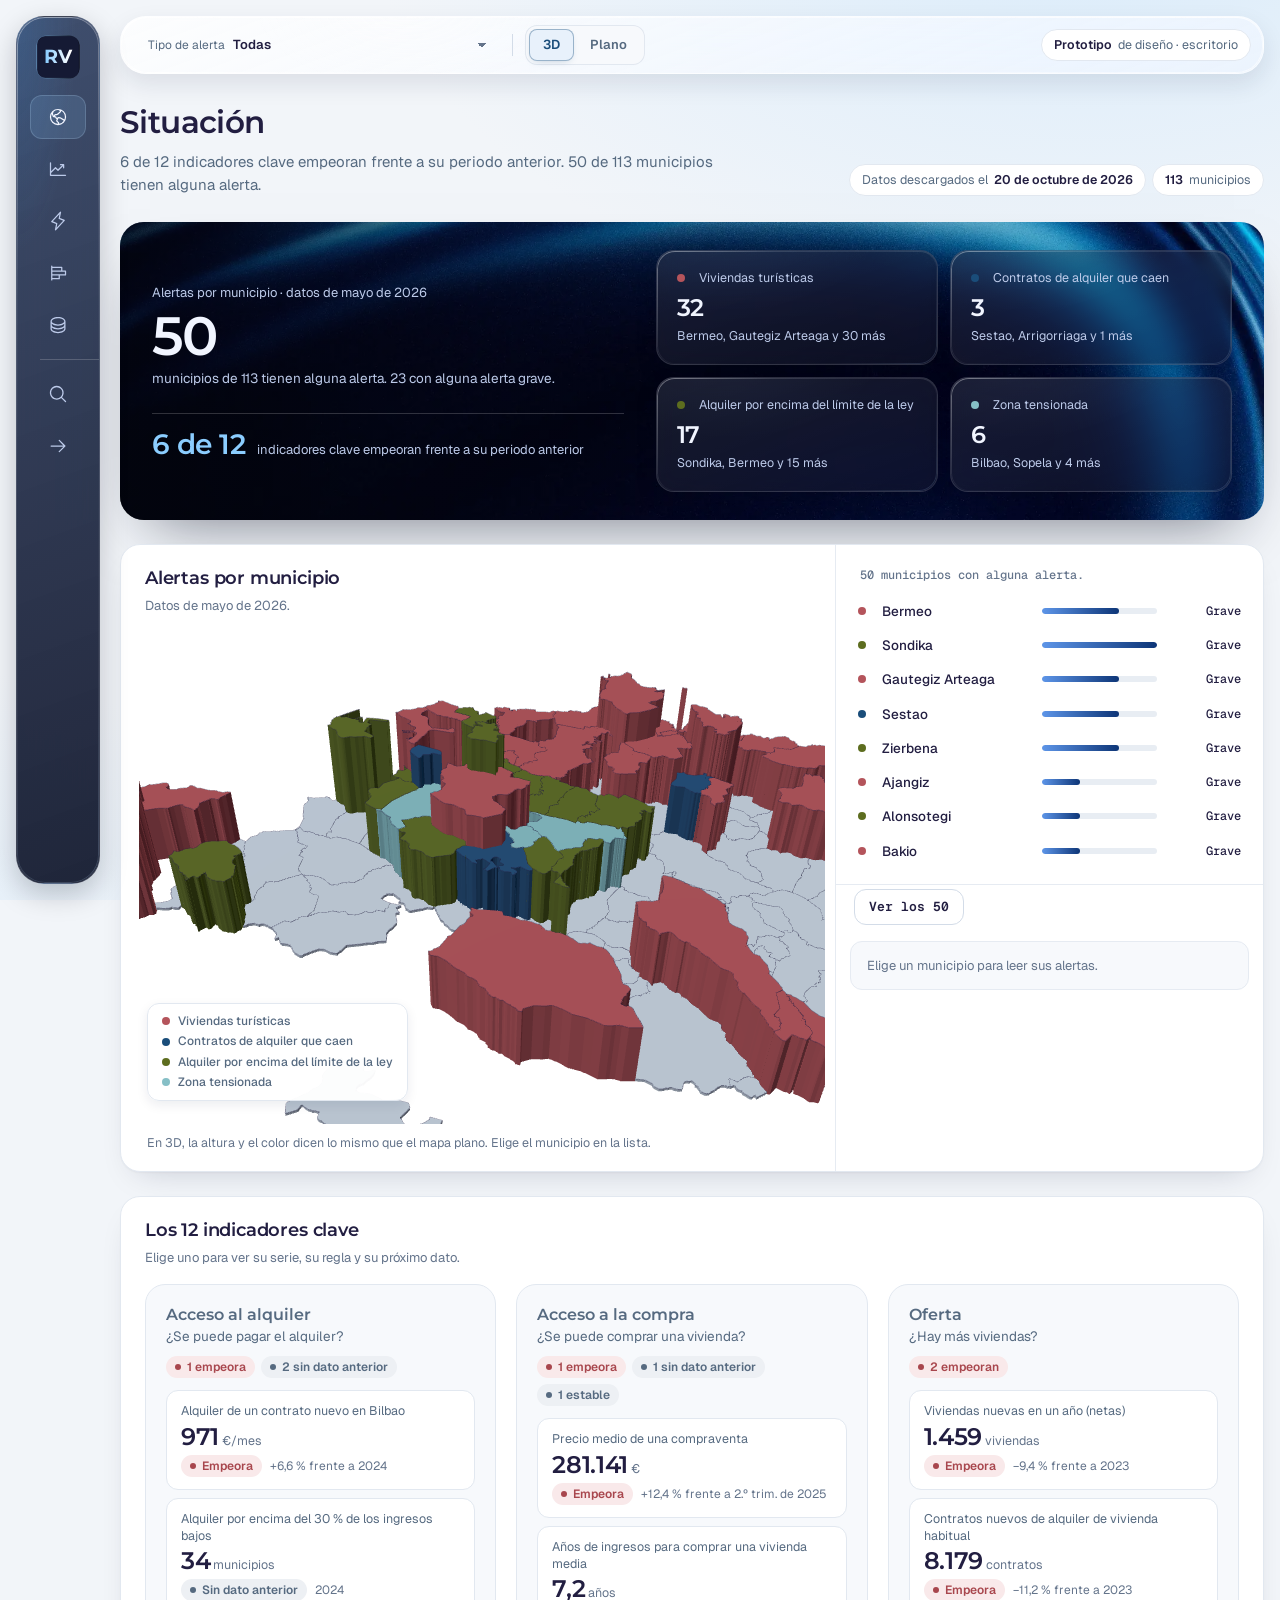
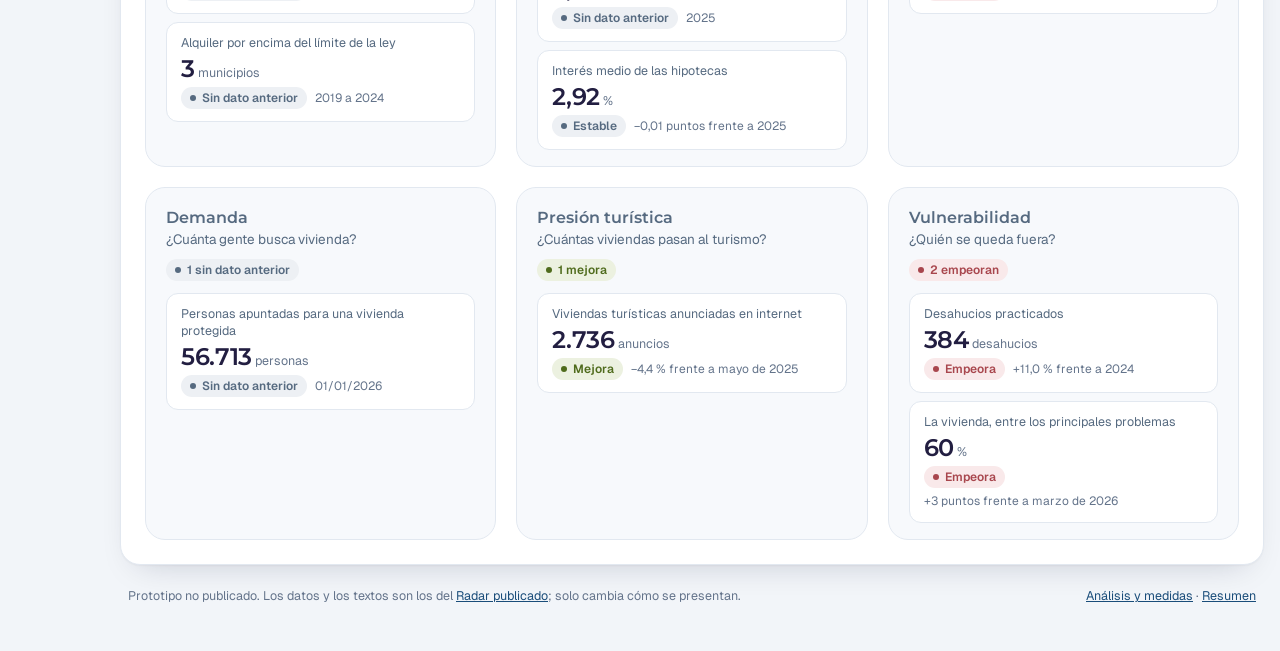
==== prototipo-radar/index.html @ 50a422dd "Prototipo del Radar (Situación e Indicadores) en estilo pci-dashboard - prototipo-radar/: vistas Sit" ====
<!doctype html>
<html lang="es">
<head>
  <meta charset="utf-8">
  <meta name="viewport" content="width=device-width, initial-scale=1, viewport-fit=cover">
  <title>Radar de vivienda · Bizkaia (prototipo)</title>
  <meta name="robots" content="noindex">
  <link rel="preconnect" href="https://fonts.googleapis.com">
  <link rel="preconnect" href="https://fonts.gstatic.com" crossorigin>
  <link rel="stylesheet" href="https://fonts.googleapis.com/css2?family=Montserrat:wght@500;600;700&family=Geist:wght@400;500;600&family=Geist+Mono:wght@400;500&display=swap">
  <link rel="stylesheet" href="css/pci.css">
  <link rel="stylesheet" href="css/radar.css">
  <script type="module" src="js/app.js"></script>
</head>
<body>
<svg width="0" height="0" style="position:absolute" aria-hidden="true">
  <!-- Iconos: Phosphor Icons (regular), licencia MIT; el mismo sprite que pci-dashboard -->
  <!-- Icons: Phosphor Icons (regular), MIT licence -->
  <symbol id="i-globe" viewBox="0 0 256 256"><path d="M128,24A104,104,0,1,0,232,128,104.11,104.11,0,0,0,128,24Zm88,104a87.62,87.62,0,0,1-6.4,32.94l-44.7-27.49a15.92,15.92,0,0,0-6.24-2.23l-22.82-3.08a16.11,16.11,0,0,0-16,7.86h-8.72l-3.8-7.86a15.91,15.91,0,0,0-11-8.67l-8-1.73L96.14,104h16.71a16.06,16.06,0,0,0,7.73-2l12.25-6.76a16.62,16.62,0,0,0,3-2.14l26.91-24.34A15.93,15.93,0,0,0,166,49.1l-.36-.65A88.11,88.11,0,0,1,216,128ZM143.31,41.34,152,56.9,125.09,81.24,112.85,88H96.14a16,16,0,0,0-13.88,8l-8.73,15.23L63.38,84.19,74.32,58.32a87.87,87.87,0,0,1,69-17ZM40,128a87.53,87.53,0,0,1,8.54-37.8l11.34,30.27a16,16,0,0,0,11.62,10l21.43,4.61L96.74,143a16.09,16.09,0,0,0,14.4,9h1.48l-7.23,16.23a16,16,0,0,0,2.86,17.37l.14.14L128,205.94l-1.94,10A88.11,88.11,0,0,1,40,128Zm102.58,86.78,1.13-5.81a16.09,16.09,0,0,0-4-13.9,1.85,1.85,0,0,1-.14-.14L120,174.74,133.7,144l22.82,3.08,45.72,28.12A88.18,88.18,0,0,1,142.58,214.78Z"/></symbol>
  <symbol id="i-squares" viewBox="0 0 256 256"><path d="M104,40H56A16,16,0,0,0,40,56v48a16,16,0,0,0,16,16h48a16,16,0,0,0,16-16V56A16,16,0,0,0,104,40Zm0,64H56V56h48v48Zm96-64H152a16,16,0,0,0-16,16v48a16,16,0,0,0,16,16h48a16,16,0,0,0,16-16V56A16,16,0,0,0,200,40Zm0,64H152V56h48v48Zm-96,32H56a16,16,0,0,0-16,16v48a16,16,0,0,0,16,16h48a16,16,0,0,0,16-16V152A16,16,0,0,0,104,136Zm0,64H56V152h48v48Zm96-64H152a16,16,0,0,0-16,16v48a16,16,0,0,0,16,16h48a16,16,0,0,0,16-16V152A16,16,0,0,0,200,136Zm0,64H152V152h48v48Z"/></symbol>
  <symbol id="i-lightning" viewBox="0 0 256 256"><path d="M215.79,118.17a8,8,0,0,0-5-5.66L153.18,90.9l14.66-73.33a8,8,0,0,0-13.69-7l-112,120a8,8,0,0,0,3,13l57.63,21.61L88.16,238.43a8,8,0,0,0,13.69,7l112-120A8,8,0,0,0,215.79,118.17ZM109.37,214l10.47-52.38a8,8,0,0,0-5-9.06L62,132.71l84.62-90.66L136.16,94.43a8,8,0,0,0,5,9.06l52.8,19.8Z"/></symbol>
  <symbol id="i-ladder" viewBox="0 0 256 256"><path d="M224,96H184V56a8,8,0,0,0-8-8H56V40a8,8,0,0,0-16,0V216a8,8,0,0,0,16,0v-8h88a8,8,0,0,0,8-8V160h72a8,8,0,0,0,8-8V104A8,8,0,0,0,224,96ZM168,64V96H56V64ZM136,192H56V160h80Zm80-48H56V112H216Z"/></symbol>
  <symbol id="i-wallet" viewBox="0 0 256 256"><path d="M216,64H56a8,8,0,0,1,0-16H192a8,8,0,0,0,0-16H56A24,24,0,0,0,32,56V184a24,24,0,0,0,24,24H216a16,16,0,0,0,16-16V80A16,16,0,0,0,216,64Zm0,128H56a8,8,0,0,1-8-8V78.63A23.84,23.84,0,0,0,56,80H216Zm-48-60a12,12,0,1,1,12,12A12,12,0,0,1,168,132Z"/></symbol>
  <symbol id="i-trend" viewBox="0 0 256 256"><path d="M232,208a8,8,0,0,1-8,8H32a8,8,0,0,1-8-8V48a8,8,0,0,1,16,0V156.69l50.34-50.35a8,8,0,0,1,11.32,0L128,132.69,180.69,80H160a8,8,0,0,1,0-16h40a8,8,0,0,1,8,8v40a8,8,0,0,1-16,0V91.31l-58.34,58.35a8,8,0,0,1-11.32,0L96,123.31l-56,56V200H224A8,8,0,0,1,232,208Z"/></symbol>
  <symbol id="i-database" viewBox="0 0 256 256"><path d="M128,24C74.17,24,32,48.6,32,80v96c0,31.4,42.17,56,96,56s96-24.6,96-56V80C224,48.6,181.83,24,128,24Zm80,104c0,9.62-7.88,19.43-21.61,26.92C170.93,163.35,150.19,168,128,168s-42.93-4.65-58.39-13.08C55.88,147.43,48,137.62,48,128V111.36c17.06,15,46.23,24.64,80,24.64s62.94-9.68,80-24.64ZM69.61,53.08C85.07,44.65,105.81,40,128,40s42.93,4.65,58.39,13.08C200.12,60.57,208,70.38,208,80s-7.88,19.43-21.61,26.92C170.93,115.35,150.19,120,128,120s-42.93-4.65-58.39-13.08C55.88,99.43,48,89.62,48,80S55.88,60.57,69.61,53.08ZM186.39,202.92C170.93,211.35,150.19,216,128,216s-42.93-4.65-58.39-13.08C55.88,195.43,48,185.62,48,176V159.36c17.06,15,46.23,24.64,80,24.64s62.94-9.68,80-24.64V176C208,185.62,200.12,195.43,186.39,202.92Z"/></symbol>
  <symbol id="i-search" viewBox="0 0 256 256"><path d="M229.66,218.34l-50.07-50.06a88.11,88.11,0,1,0-11.31,11.31l50.06,50.07a8,8,0,0,0,11.32-11.32ZM40,112a72,72,0,1,1,72,72A72.08,72.08,0,0,1,40,112Z"/></symbol>
  <symbol id="i-x" viewBox="0 0 256 256"><path d="M205.66,194.34a8,8,0,0,1-11.32,11.32L128,139.31,61.66,205.66a8,8,0,0,1-11.32-11.32L116.69,128,50.34,61.66A8,8,0,0,1,61.66,50.34L128,116.69l66.34-66.35a8,8,0,0,1,11.32,11.32L139.31,128Z"/></symbol>
  <symbol id="i-arrow" viewBox="0 0 256 256"><path d="M221.66,133.66l-72,72a8,8,0,0,1-11.32-11.32L196.69,136H40a8,8,0,0,1,0-16H196.69L138.34,61.66a8,8,0,0,1,11.32-11.32l72,72A8,8,0,0,1,221.66,133.66Z"/></symbol>
    <symbol id="i-play" viewBox="0 0 256 256"><path d="M240,128a15.74,15.74,0,0,1-7.6,13.51L88.32,229.65a16,16,0,0,1-16.2.3A15.86,15.86,0,0,1,64,216.13V39.87a15.86,15.86,0,0,1,8.12-13.82,16,16,0,0,1,16.2.3L232.4,114.49A15.74,15.74,0,0,1,240,128Z"/></symbol>
  <symbol id="i-pause" viewBox="0 0 256 256"><path d="M216,48V208a16,16,0,0,1-16,16H160a16,16,0,0,1-16-16V48a16,16,0,0,1,16-16h40A16,16,0,0,1,216,48ZM96,32H56A16,16,0,0,0,40,48V208a16,16,0,0,0,16,16H96a16,16,0,0,0,16-16V48A16,16,0,0,0,96,32Z"/></symbol>
  <symbol id="i-caret" viewBox="0 0 256 256"><path d="M181.66,133.66l-80,80a8,8,0,0,1-11.32-11.32L164.69,128,90.34,53.66a8,8,0,0,1,11.32-11.32l80,80A8,8,0,0,1,181.66,133.66Z"/></symbol>
  <symbol id="i-reset"viewBox="0 0 256 256"><path d="M224,128a96,96,0,0,1-94.71,96H128A95.38,95.38,0,0,1,62.1,197.8a8,8,0,0,1,11-11.63A80,80,0,1,0,71.43,71.39a3.07,3.07,0,0,1-.26.25L44.59,96H72a8,8,0,0,1,0,16H24a8,8,0,0,1-8-8V56a8,8,0,0,1,16,0V85.8L60.25,60A96,96,0,0,1,224,128Z"/></symbol>
</svg>
<a class="salto" href="#hoja" data-saltar>Saltar al contenido</a>

<div class="app">
  <aside class="dock ink lg glass-rail" aria-label="Navegación del radar">
    <a class="lockup" href="#situacion" title="Radar de vivienda: volver a Situación" aria-label="Radar de vivienda, volver a Situación">
      <svg viewBox="0 0 130.39 130.39" aria-hidden="true">
        <defs>
          <linearGradient id="lg-txt" x1="29" y1="63" x2="101" y2="63" gradientUnits="userSpaceOnUse"><stop offset="0" stop-color="#8bcdff"/><stop offset="1" stop-color="#fff"/></linearGradient>
          <linearGradient id="lg-edge" x1="1" y1="65" x2="129" y2="65" gradientUnits="userSpaceOnUse"><stop offset="0" stop-color="#8bcdff"/><stop offset="1" stop-color="#000"/></linearGradient>
        </defs>
        <rect x="1.94" y="1.95" width="126.5" height="126.5" rx="26" fill="#151a34"/>
        <rect x="1.94" y="1.95" width="126.5" height="126.5" rx="26" fill="none" stroke="url(#lg-edge)" stroke-width="1.5"/>
        <text x="65.2" y="84" text-anchor="middle" font-family="Montserrat, system-ui, sans-serif" font-weight="700" font-size="56" letter-spacing="-1" fill="url(#lg-txt)">RV</text>
      </svg>
      <div class="label"><b data-producto>Radar de vivienda</b><span data-territorio>Bizkaia</span></div>
    </a>

    <nav class="nav" id="nav" aria-label="Vistas">
      <span class="lens" aria-hidden="true"></span>
      <a href="#situacion" data-view="situacion" title="Situación"><svg class="ico"><use href="#i-globe"/></svg><span class="label">Situación</span></a>
      <a href="#indicadores" data-view="indicadores" title="Indicadores"><svg class="ico"><use href="#i-trend"/></svg><span class="label">Indicadores</span></a>
      <a href="https://vizcaya-vivienda.vercel.app/#medidas" rel="noopener" title="Medidas en marcha (Radar publicado)" data-nuevo><svg class="ico"><use href="#i-lightning"/></svg><span class="label">Medidas en marcha</span><span class="tag">↗</span></a>
      <a href="https://vizcaya-vivienda.vercel.app/#escenarios" rel="noopener" title="Escenarios (Radar publicado)" data-nuevo><svg class="ico"><use href="#i-ladder"/></svg><span class="label">Escenarios</span><span class="tag">↗</span></a>
      <a href="https://vizcaya-vivienda.vercel.app/#datos" rel="noopener" title="Datos (Radar publicado)" data-nuevo><svg class="ico"><use href="#i-database"/></svg><span class="label">Datos</span><span class="tag">↗</span></a>
      <span class="sep-line" aria-hidden="true"></span>
      <a href="https://vizcaya-vivienda.vercel.app/#metodologia" rel="noopener" title="Metodología (Radar publicado)" data-nuevo><svg class="ico"><use href="#i-search"/></svg><span class="label">Metodología</span><span class="tag">↗</span></a>
      <span data-enlaces class="enlaces"></span>
    </nav>

    <div class="dock-foot"><span class="label dock-fecha" data-fecha></span></div>
  </aside>

  <div class="main">
    <div class="bar lg glass-toolbar">
      <div class="filters" id="filters" role="group" aria-label="Filtros de la vista"></div>
      <span class="chip bar-fin" data-nuevo><b>Prototipo</b> de diseño · escritorio</span>
    </div>

    <main id="hoja" class="hoja" tabindex="-1">
      <header class="head rise">
        <div>
          <h1 id="titulo">Situación</h1>
          <p class="lede" data-sub></p>
        </div>
        <div class="scope" id="scope"></div>
      </header>

      <section class="view" id="view-situacion" aria-labelledby="titulo" hidden><div data-cuerpo></div></section>
      <section class="view" id="view-indicadores" aria-labelledby="titulo" hidden><div data-cuerpo></div></section>
      <noscript><p class="aviso">El radar necesita JavaScript para dibujar sus datos.</p></noscript>
    </main>

    <footer class="foot">
      <span>Prototipo no publicado. Los datos y los textos son los del <a href="https://vizcaya-vivienda.vercel.app/">Radar publicado</a>; solo cambia cómo se presentan.</span>
      <span><a href="https://vizcaya-vivienda-analisis.vercel.app/">Análisis y medidas</a> · <a href="https://vizcaya-vivienda-resumen.vercel.app/">Resumen</a></span>
    </footer>
  </div>
</div>
<div class="solo-lectores" role="status" aria-live="polite" data-anuncio></div>
</body>
</html>
---- prototipo-radar/css/pci.css ----
/* COPIA LITERAL del <style> de pci-dashboard (alvarolopez-commits/pci-dashboard, index.html, lineas 8 a 1140, v4 del 2026-10-21).
   No se edita: lo propio del Radar va en radar.css, que se carga despues. Incluye partes que el Radar aun no usa (intro, constelacion, budget lens). */
/* Layout: dark icon dock that opens on hover + light analysis canvas; each view leads with one dark "key box" on a deck background.
   Single deliberate theme: light canvas with dark islands (no light/dark switch). */
:root {
  color-scheme: light;
  /* legacy names, now aliases of the --pci-* palette (single source of truth below) */
  --bg: var(--pci-canvas);
  --surface: var(--pci-surface);
  --surface-2: var(--pci-surface-subtle);
  --fg: var(--pci-text-primary);
  --fg-2: var(--pci-text-secondary);
  --muted: var(--pci-text-muted);
  --accent: var(--pci-action);
  --line: var(--pci-table-divider);
  --line-2: var(--pci-border-strong);
  --lens: var(--pci-table-row-hover);
  --ink: #0a0f22;
  --ink-2: #141b36;
  --on-ink: #f1f5ff;
  --hy: var(--pci-series-a);
  --kia: var(--pci-series-b);
  --hy-strong: var(--pci-series-a-strong);
  --kia-strong: var(--pci-series-b-strong);
  --ramp1: #d6e5fb;
  --ramp2: #5d95e8;
  --ramp3: #0d3577;
  --land: #e3e8f1;
  --land-line: #ffffff;
  --warn: #a86f00;
  --warn-fill: #e9a100;
  --shadow: 0 1px 2px rgba(11, 18, 48, .04), 0 14px 34px -18px rgba(11, 18, 48, .22);

  --font-display: "Montserrat", "Segoe UI", system-ui, sans-serif;
  --font-ui: "Geist", "Segoe UI", system-ui, sans-serif;
  --font-data: "Geist Mono", ui-monospace, "Cascadia Mono", Consolas, monospace;

  /* Radius scale (refinement brief v1): 8 / 12 / 16 / 18 / 20 / 24 / 26 / 28 + full pill.
     Assigned by role, so dense analytical panels never get the shell's large radius. */
  --r-shell: 28px;    /* navigation rail */
  --r-toolbar: 26px;  /* global filter toolbar */
  --r-hero: 24px;     /* dark key box, record sheet */
  --r-card: 20px;     /* white analytical cards, confidence strip */
  --r-kpi: 18px;      /* supporting KPI cards inside the key box */
  --r-panel: 16px;    /* tooltip, toast */
  --r-control: 12px;  /* fields, segmented groups, buttons, nav items, list rows, search */
  --r-inner: 8px;     /* segments inside a group, ranking rows, tags */
  --r-pill: 999px;    /* chips and the intro skip button */
  --r-bar: 99px;      /* thin bars only (under 15px tall) */

  /* Spacing scale: 4 / 8 / 12 / 16 / 24 / 32 / 40 / 48 */
  --space-zone: 24px; /* between major page zones */
  --space-gutter: 20px; /* between analytical cards */

  /* Glass material tokens (calibrated from the brief's starter values) */
  --glass-light-top: rgba(255, 255, 255, .78);
  --glass-light-bottom: rgba(241, 246, 255, .66);
  --glass-dark-top: rgba(29, 46, 82, .84);
  --glass-dark-bottom: rgba(9, 15, 36, .9);
  --glass-stroke-light: rgba(255, 255, 255, .62);
  --glass-stroke-dark: rgba(255, 255, 255, .14);
  --glass-shadow: 0 10px 24px rgba(17, 30, 61, .10);
  --dock-w: 84px;
  --dock-open: 256px;
  /* one layout owner: the app grid. Content uses all width after the rail; only past this cap is it centred */
  --content-max: 1840px;
  /* Motion: decelerate into place, no overshoot; exits are faster than entrances */
  --ease-out: cubic-bezier(.16, 1, .3, 1);
  --ease-inout: cubic-bezier(.65, 0, .35, 1);
  --t-fast: 150ms;   /* hover and press feedback */
  --t-base: 240ms;   /* state changes */
  --t-layout: 420ms; /* dock push, drawer */
}
/* ---------- Colour and data palette v1 (PCI Color & Data Palette Refinement) ----------
   One semantic layer for data surfaces. Components read these tokens, never a hex of their own.
   Pilot: Full Detail table (step B). Charts, series and the remaining tables follow after review.
   Contrast checked on every state surface (script in the QA notes): text-primary >= 13:1, text-secondary >= 4.6:1,
   action >= 7.2:1. text-muted is 4.5:1 only on white and surface-subtle, so table states use text-secondary. */
:root {
  --pci-canvas: #F2F5F9;
  --pci-surface: #FFFFFF;
  --pci-surface-subtle: #F7F9FC;
  --pci-surface-raised: #F0F4F9;
  --pci-border: #E2E8F0;
  --pci-border-strong: #D3DCE8;
  --pci-gridline: #E8EDF3;

  --pci-text-primary: #221E41;
  --pci-text-secondary: #566A80;
  --pci-text-muted: #64748B;

  --pci-brand-deep: #221E41;
  --pci-brand-blue: #1A4D7A;
  --pci-brand-ice: #8BCDFF;
  --pci-action: #1A4D7A;
  --pci-action-hover: #153C60;
  --pci-focus-ring: #1A4D7A;

  --pci-table-header: #F0F4F9;
  --pci-table-row: #FFFFFF;
  --pci-table-row-alt: #F7F9FC;
  --pci-table-row-hover: #EAF2FB;
  --pci-table-row-selected: #DDEBFA;
  --pci-table-row-focus: #EDF5FF;
  --pci-table-divider: #E6EBF2;
  --pci-table-sort-active: #1A4D7A;

  --pci-filter-bg: #F7F9FC;
  --pci-filter-hover: #EEF3F9;
  --pci-filter-active: #E8F1FB;

  --pci-series-a: #3E82BD;
  --pci-series-b: #C47450;
  --pci-series-a-strong: #245F94;
  --pci-series-b-strong: #A65332;
  --pci-series-muted: #C9D3DF;

  --pci-cat-teal: #5C9DA6;
  --pci-cat-sage: #8EA66D;
  --pci-cat-slate: #5A7A94;
  --pci-cat-purple: #7C738C;
  --pci-cat-lavender: #ACA7C3;
  --pci-cat-amber: #D4A04A;
  --pci-cat-blue: #96B8D9;
  --pci-cat-grey: #909BA9;

  /* Powertrain groups (Portfolio). Kept from the validated set: the muted --pci-cat-* tones fail the normal-vision
     floor between neighbours (amber and sage at 10 against 15), so they are not used for these six groups. */
  --pci-pt-electric: #1baf7a;
  --pci-pt-plugin: #6250d6;
  --pci-pt-hybrid: #e87ba4;
  --pci-pt-petrol: #eda100;
  --pci-pt-diesel: #008300;
  --pci-pt-other: #9aa1b5;
}
/* tokens for dark islands (dock, key boxes, tooltip, toast) */
.ink {
  --fg: #f1f5ff; --fg-2: #bccae9; --muted: #8f9cc4; --accent: #8bcdff;
  --line: rgba(255, 255, 255, .1); --line-2: rgba(255, 255, 255, .18); --lens: rgba(139, 205, 255, .16);
  --hy: #3b92de; --kia: #d96c30; --warn: #fab219;
  color: var(--fg);
}

* { box-sizing: border-box; }
[hidden] { display: none !important; }
html, body { min-height: 100%; }
body {
  margin: 0; color: var(--fg); font: 400 14px/1.5 var(--font-ui); -webkit-font-smoothing: antialiased;
  background: radial-gradient(1200px 700px at 85% -10%, color-mix(in srgb, var(--pci-brand-ice) 24%, var(--pci-canvas)) 0%, transparent 60%), radial-gradient(900px 600px at -10% 110%, color-mix(in srgb, var(--pci-brand-ice) 16%, var(--pci-canvas)) 0%, transparent 55%), var(--bg);
  background-attachment: fixed;
}
body::before { content: ""; position: fixed; inset: 0 0 auto; height: env(safe-area-inset-top, 0px); z-index: 10; background: var(--bg); }
::selection { background: var(--accent); color: #fff; }
button, select, input { font: inherit; color: inherit; }
:focus-visible { outline: 2px solid var(--accent); outline-offset: 3px; }
* { scrollbar-width: thin; scrollbar-color: var(--line-2) transparent; }
.ico { width: 19px; height: 19px; flex: none; fill: currentColor; }
.card { background: var(--surface); border: 1px solid var(--pci-border); border-radius: var(--r-card); box-shadow: var(--shadow); }
/* press feedback shared by every control */
.seg button, .btn, .reset, .go, .replay, .chip.x, .icon-btn, .rank-list button { transition: color var(--t-fast), background-color var(--t-fast), transform var(--t-fast) var(--ease-out); }
.seg button:active, .btn:active:not(:disabled), .reset:active, .go:active, .replay:active, .chip.x:active, .icon-btn:active, .rank-list button:active { transform: scale(.97); }

/* ---------- Glass: a web approximation of Apple's Liquid Glass (not Apple's own implementation) ----------
   Content first, glass second. Glass lives on functional chrome only: the navigation rail, the filter
   toolbar and transient popovers, plus a quieter variant on the KPI cards inside the dark key box.
   Charts, maps, tables and white analytical cards stay solid.
   Material layers: translucent base tone, backdrop blur + saturation, a weak stroke and inner light,
   a directional rim light that turns toward the pointer, and a short soft shadow. In Chromium the toolbar
   and KPI cards also bend the backdrop at their rim with an SVG displacement map (built per element in
   script); other browsers get the same material without the bending. */
.lg { position: relative; isolation: isolate; --mx: 25%; --my: -20%; --ang: 135deg; --spec-o: .35; }
.lg > :not(.lens) { position: relative; z-index: 1; }
.lg::before {
  content: ""; position: absolute; inset: 0; z-index: 3; border-radius: inherit; padding: 1px; pointer-events: none;
  background: linear-gradient(var(--ang), var(--rim-hi) 0%, var(--rim-lo) 30%, transparent 52%, var(--rim-lo) 76%, var(--rim-mid) 100%);
  -webkit-mask: linear-gradient(#000 0 0) content-box, linear-gradient(#000 0 0); -webkit-mask-composite: xor; mask-composite: exclude;
}
.lg::after {
  content: ""; position: absolute; inset: 0; z-index: 0; border-radius: inherit; pointer-events: none;
  background: radial-gradient(220px 120px at var(--mx) var(--my), var(--spec), transparent 70%);
  opacity: var(--spec-o); transition: opacity var(--t-base);
}
/* light chrome: the global filter toolbar */
.glass-toolbar {
  --rim-hi: rgba(255, 255, 255, .95); --rim-mid: rgba(255, 255, 255, .6); --rim-lo: rgba(255, 255, 255, .25); --spec: rgba(255, 255, 255, .85);
  background: linear-gradient(160deg, var(--glass-light-top), var(--glass-light-bottom));
  border: 1px solid var(--glass-stroke-light);
  backdrop-filter: blur(18px) saturate(130%); -webkit-backdrop-filter: blur(18px) saturate(130%);
  box-shadow: var(--glass-shadow), inset 0 1px rgba(255, 255, 255, .52);
}
/* dark chrome: the navigation rail */
.glass-rail {
  --rim-hi: rgba(255, 255, 255, .42); --rim-mid: rgba(190, 225, 255, .2); --rim-lo: rgba(255, 255, 255, .05); --spec: rgba(160, 212, 255, .22);
  background: radial-gradient(120% 45% at 0% 0%, rgba(59, 146, 222, .2), transparent 60%), linear-gradient(160deg, var(--glass-dark-top), var(--glass-dark-bottom));
  border: 1px solid var(--glass-stroke-dark);
  backdrop-filter: blur(16px) saturate(125%); -webkit-backdrop-filter: blur(16px) saturate(125%);
  box-shadow: 0 10px 28px rgba(3, 8, 25, .22), inset 0 1px rgba(255, 255, 255, .12);
}
/* transient dark surfaces: tooltip and toast */
.glass-popover {
  --rim-hi: rgba(255, 255, 255, .4); --rim-mid: rgba(190, 225, 255, .18); --rim-lo: rgba(255, 255, 255, .05); --spec: rgba(160, 212, 255, .18);
  background: linear-gradient(160deg, rgba(29, 46, 82, .9), rgba(9, 15, 36, .92));
  border: 1px solid var(--glass-stroke-dark);
  backdrop-filter: blur(16px) saturate(125%); -webkit-backdrop-filter: blur(16px) saturate(125%);
  box-shadow: 0 12px 28px rgba(3, 8, 25, .28), inset 0 1px rgba(255, 255, 255, .12);
}
/* quiet variant for the supporting KPI cards sitting on the key box image */
.glass-kpi {
  --rim-hi: rgba(255, 255, 255, .38); --rim-mid: rgba(190, 225, 255, .16); --rim-lo: rgba(255, 255, 255, .04); --spec: rgba(160, 212, 255, .16);
  background: linear-gradient(160deg, rgba(255, 255, 255, .08), rgba(255, 255, 255, .03)), rgba(8, 13, 34, .45);
  border: 1px solid rgba(255, 255, 255, .12);
  backdrop-filter: blur(12px) saturate(125%); -webkit-backdrop-filter: blur(12px) saturate(125%);
  box-shadow: 0 8px 20px rgba(3, 8, 25, .2), inset 0 1px rgba(255, 255, 255, .1);
}
@supports not ((backdrop-filter: blur(1px)) or (-webkit-backdrop-filter: blur(1px))) {
  .glass-toolbar { background: rgba(248, 250, 255, .97); }
  .glass-rail, .glass-popover { background: rgba(13, 21, 45, .98); }
  .glass-kpi { background: rgba(13, 21, 45, .9); }
}
@media (prefers-reduced-transparency: reduce) {
  .glass-toolbar { background: var(--pci-surface-subtle); backdrop-filter: none !important; -webkit-backdrop-filter: none !important; }
  .glass-rail, .glass-popover { background: #10182f; backdrop-filter: none !important; -webkit-backdrop-filter: none !important; }
  .glass-kpi { background: #16203d; backdrop-filter: none !important; -webkit-backdrop-filter: none !important; }
  .lg::after { display: none; }
}

/* ---------- Intro (same reveal as the PCI committee deck) ---------- */
.intro {
  position: fixed; inset: 0; z-index: 50; display: grid; place-items: center; overflow: hidden; cursor: pointer;
  background-color: #000; color: var(--pci-surface-raised); font-family: "Manrope", var(--font-ui);
  transition: background-color 1s var(--ease-out), opacity .5s var(--ease-out);
}
.intro .beams-wrap, .intro .intro-text, .intro .intro-skip { transition: opacity .5s var(--ease-out); }
.intro .beams {
  position: absolute; inset: 0; opacity: 0; background: url(assets/highbeam-reveal.webp) center 30% / cover no-repeat;
  -webkit-mask-image: linear-gradient(to top, #000 8%, rgba(0, 0, 0, .6) 32%, transparent 58%);
  mask-image: linear-gradient(to top, #000 8%, rgba(0, 0, 0, .6) 32%, transparent 58%);
  animation: intro-beams 2s cubic-bezier(.32, .72, 0, 1) .2s forwards;
}
.intro-sign { position: relative; display: flex; flex-direction: column; align-items: center; text-align: center; transform: translateY(-4vh); }
.intro-logo { position: relative; width: clamp(110px, 12.4vw, 210px); aspect-ratio: 1; transform-origin: 0 0; }
.intro-logo.fly { transition: transform .85s var(--ease-inout), opacity .25s .7s; }
.intro-mark {
  width: 100%; height: 100%;
  -webkit-mask-image: linear-gradient(90deg, #000 42%, transparent 58%); mask-image: linear-gradient(90deg, #000 42%, transparent 58%);
  -webkit-mask-size: 300% 100%; mask-size: 300% 100%; -webkit-mask-position: 100% 0; mask-position: 100% 0;
  animation: intro-wipe 1.4s cubic-bezier(.32, .72, 0, 1) .6s forwards;
}
.intro-mark img { display: block; width: 100%; height: 100%; }
.intro-sweep {
  position: absolute; top: 10%; bottom: 10%; left: 0; width: 50%; margin-left: -25%; pointer-events: none; opacity: 0;
  background: radial-gradient(closest-side, rgba(139, 205, 255, .6), rgba(139, 205, 255, 0)); filter: blur(10px);
  animation: intro-sweep 1.4s cubic-bezier(.32, .72, 0, 1) .6s both;
}
.intro-pulse { position: absolute; inset: 0; border-radius: 20%; /* echoes the logo's own corner, scales with it */ box-shadow: inset 0 0 0 1.5px #8bcdff; opacity: 0; pointer-events: none; animation: intro-pulse 1.4s var(--ease-out) 2.1s; }
.intro-sub {
  margin-top: clamp(26px, 4.4vw, 64px); margin-right: -.5em; font-size: clamp(12px, 1.46vw, 22px); font-weight: 400;
  letter-spacing: .5em; text-transform: uppercase; color: #8bcdff; opacity: 0; animation: intro-rise .9s var(--ease-out) 1.7s forwards;
}
.intro-by {
  display: flex; justify-content: center; align-items: center; gap: 10px; margin-top: clamp(14px, 1.5vw, 24px);
  font-size: clamp(14px, 1vw, 17px); font-weight: 500; letter-spacing: .06em; color: rgba(214, 228, 248, .74);
  opacity: 0; animation: intro-rise .9s var(--ease-out) 2.05s forwards;
}
.intro-by img { height: clamp(16px, 1.35vw, 22px); }
.intro-skip {
  position: absolute; right: max(24px, env(safe-area-inset-right, 0px)); bottom: calc(24px + env(safe-area-inset-bottom, 0px));
  height: 40px; padding: 0 18px; border-radius: var(--r-pill); cursor: pointer; font: 500 13px var(--font-ui); color: var(--pci-surface-raised);
  background: rgba(255, 255, 255, .07); border: 1px solid rgba(255, 255, 255, .18); box-shadow: inset 0 1px 0 rgba(255, 255, 255, .2);
  backdrop-filter: blur(16px); -webkit-backdrop-filter: blur(16px);
}
.intro-skip:hover { background: rgba(255, 255, 255, .14); }
.intro.leaving { background-color: transparent; pointer-events: none; }
.intro.leaving .beams-wrap, .intro.leaving .intro-text, .intro.leaving .intro-skip { opacity: 0; }
.intro.done { opacity: 0; }
@keyframes intro-beams { to { opacity: .8; } }
@keyframes intro-wipe { to { -webkit-mask-position: 0 0; mask-position: 0 0; } }
@keyframes intro-sweep { 0% { opacity: 0; transform: translateX(0); } 15% { opacity: 1; } 85% { opacity: 1; } 100% { opacity: 0; transform: translateX(200%); } }
@keyframes intro-pulse { 0% { opacity: .7; transform: scale(1); } 100% { opacity: 0; transform: scale(2.6); } }
@keyframes intro-rise { from { opacity: 0; transform: translateY(8px); } to { opacity: 1; transform: none; } }

/* ---------- App frame ---------- */
.app {
  display: grid; grid-template-columns: var(--dock-w) minmax(0, 1fr); gap: 20px; min-height: 100vh;
  padding-block: 16px; padding-left: max(16px, env(safe-area-inset-left, 0px)); padding-right: max(16px, env(safe-area-inset-right, 0px));
}
/* entrance after the intro: the canvas sharpens in; the fixed dock only fades, so no transform or filter
   ever sits on its ancestors (that would re-anchor position: fixed) */
.main { transition: opacity .6s var(--ease-out), transform .7s var(--ease-out), filter .6s var(--ease-out); }
.app.pre .main { opacity: 0; transform: scale(.99); filter: blur(8px); }
.app.pre .dock { opacity: 0; }

/* Dock: icons only at rest. On hover or keyboard focus it opens and pushes the canvas aside,
   so the page stays readable while the menu is open. A short delay keeps a passing cursor
   from triggering it; closing is quicker than opening. */
.dock {
  position: fixed; z-index: 8; top: calc(16px + env(safe-area-inset-top, 0px)); bottom: 16px; left: max(16px, env(safe-area-inset-left, 0px));
  width: var(--dock-w); border-radius: var(--r-shell); overflow: hidden;
  display: flex; flex-direction: column; gap: 16px; padding: 18px 13px 16px; /* 13 + 1px stroke keeps the 56px inner rail */
  transition: width .2s var(--ease-out) .1s, opacity .5s var(--ease-out);
}
.dock .label { white-space: nowrap; opacity: 0; transform: translateX(-6px); transition: opacity .1s, transform .16s var(--ease-out); }
@media (min-width: 981px) {
  .app { transition: grid-template-columns .2s var(--ease-out) .1s; }
  .app:has(.dock:hover), .app:has(.dock:focus-within) { grid-template-columns: var(--dock-open) minmax(0, 1fr); transition: grid-template-columns .24s var(--ease-out) .08s; }
  .dock:hover, .dock:focus-within { width: var(--dock-open); transition: width .24s var(--ease-out) .08s, opacity .5s var(--ease-out); }
  .dock:hover .label, .dock:focus-within .label { opacity: 1; transform: none; transition: opacity .16s .2s, transform .22s var(--ease-out) .18s; }
}

/* Rail geometry: the rail's inner width is 56px (84 minus 2 x 14). Every collapsed item is a 44px hit area
   whose icon or mark sits on the same vertical axis, 42px from the rail's left edge. */
.lockup { display: flex; align-items: center; gap: 14px; height: 44px; padding-left: 6px; color: inherit; text-decoration: none; border-radius: var(--r-control); }
.lockup svg { transition: transform var(--t-fast) var(--ease-out), filter var(--t-fast); }
.lockup:hover svg { filter: brightness(1.2); }
.lockup:active svg { transform: scale(.96); }
.lockup svg { width: 44px; height: 44px; flex: none; border-radius: var(--r-control); }
.lockup b { display: block; font: 700 18px/1 var(--font-display); letter-spacing: .02em; }
.lockup span { display: block; margin-top: 4px; font-size: 12px; line-height: 1.25; color: var(--muted); }

.dot { display: inline-block; width: 8px; height: 8px; border-radius: 50%; margin-right: 6px; vertical-align: 0; }
.dot.hy { background: var(--hy); } .dot.kia { background: var(--kia); }

.nav { position: relative; display: grid; gap: 8px; }
.nav .sep-line { height: 1px; margin: 4px 10px; background: var(--line-2); }
.nav a {
  position: relative; z-index: 1; display: flex; align-items: center; gap: 14px; height: 44px;
  padding: 0 0 0 18px; border-radius: var(--r-control); color: var(--fg-2); text-decoration: none; font-weight: 500; font-size: 13.5px;
  transition: color var(--t-fast) var(--ease-out);
}
.nav a .ico { width: 20px; height: 20px; }
.nav a:hover, .nav a[aria-current="page"] { color: var(--fg); }
.nav a.soon { color: var(--muted); cursor: default; opacity: .7; }
.nav a .tag { margin-left: auto; margin-right: 12px; font: 500 10.5px/1 var(--font-data); padding: 3px 7px; border-radius: var(--r-inner); border: 1px solid var(--line-2); color: var(--muted); }
.nav a:hover:not(.soon):not([aria-current]) { background: rgba(255, 255, 255, .05); }
.nav a.soon { cursor: not-allowed; }
.dock :focus-visible { outline-color: #8bcdff; outline-offset: -2px; }
/* the selection indicator slides to the chosen item: continuity of "what is selected" */
.lens {
  position: absolute; z-index: 0; left: 0; top: 0; border-radius: inherit; pointer-events: none;
  transition: transform .32s var(--ease-out), width .32s var(--ease-out), height .32s var(--ease-out), opacity var(--t-fast);
}
/* selected route: one calm plate plus brighter text and icon */
.nav .lens { right: 0; width: auto !important; border-radius: var(--r-control); background: rgba(139, 205, 255, .14); border: 1px solid rgba(196, 230, 255, .2); }
.dock-foot { margin-top: auto; display: flex; align-items: center; gap: 14px; padding-left: 6px; }
.replay { display: inline-flex; align-items: center; justify-content: center; gap: 8px; width: 44px; height: 44px; flex: none; border-radius: var(--r-control); border: 1px solid var(--line-2); background: transparent; color: var(--fg-2); cursor: pointer; font-size: 12px; font-weight: 500; }
.replay:hover { color: var(--fg); background: var(--lens); }
.replay .ico { width: 15px; height: 15px; }
.dock-foot .astara { width: 150px; height: auto; color: var(--fg); flex: none; }
/* main column: every block (bar, views, footer) shares the same edges */
.main > * { width: 100%; max-width: var(--content-max); margin-inline: auto; }
.foot { display: flex; align-items: center; justify-content: space-between; gap: 10px 20px; flex-wrap: wrap; padding: 4px 8px 28px; font-size: 12.5px; color: var(--muted); }
.foot .by { display: inline-flex; align-items: center; gap: 10px; }
.foot .astara { width: 170px; height: auto; color: var(--fg); }

/* ---------- Filter bar ---------- */
.main { grid-column: 2; min-width: 0; display: flex; flex-direction: column; gap: 18px; }
.bar {
  position: sticky; top: calc(16px + env(safe-area-inset-top, 0px)); z-index: 5;
  display: flex; align-items: center; gap: 12px; padding: 8px 12px; min-height: 58px; border-radius: var(--r-toolbar);
  transition: padding .3s var(--ease-out), background-color .3s, color .3s;
}
/* over a dark key box the bar takes its colour from what is behind it */
.bar.on-dark { border-color: var(--glass-stroke-dark); background: linear-gradient(160deg, rgba(29, 46, 82, .78), rgba(9, 15, 36, .82)); --rim-hi: rgba(255, 255, 255, .55); --rim-mid: rgba(190, 225, 255, .28); --rim-lo: rgba(255, 255, 255, .08); --spec: rgba(160, 212, 255, .4); }
.bar.on-dark .seg { background: rgba(255, 255, 255, .08); }
.bar.on-dark .field-pill:hover, .bar.on-dark .field-pill.active { background: rgba(255, 255, 255, .1); }
.bar.on-dark .reset { background: transparent; }
.bar.on-dark .field-pill select option { color: var(--pci-text-primary); }
/* while scrolling the bar contracts to its controls; hover or focus opens it again */
.field-pill label { display: inline-block; max-width: 90px; overflow: hidden; white-space: nowrap; transition: max-width .3s var(--ease-out), opacity .2s; }
.bar.compact:not(:hover):not(:focus-within) { padding: 4px 12px; min-height: 0; }
.bar.compact:not(:hover):not(:focus-within) .field-pill label { max-width: 0; opacity: 0; }
.bar.compact:not(:hover):not(:focus-within) .field-pill { height: 34px; }
.bar.compact:not(:hover):not(:focus-within) .seg button { height: 28px; }
.field-pill, .seg button { transition-property: color, background-color, border-color, transform, height; transition-duration: var(--t-fast), var(--t-fast), var(--t-fast), var(--t-fast), .3s; }
/* controls wrap into a second row instead of hiding behind a scroll; separators only show on one row */
.filters { display: flex; align-items: center; flex-wrap: wrap; gap: 8px 12px; min-width: 0; flex: 1; }
.bar.wrapped .sep { display: none; }
.field-pill { display: flex; align-items: center; gap: 8px; flex: none; height: 40px; padding: 0 6px 0 14px; border-radius: var(--r-control); border: 1px solid transparent; transition: background-color var(--t-fast), border-color var(--t-fast); }
/* focus is a ring on the whole field, distinct from the "active filter" tint */
.field-pill select:focus-visible { outline: none; }
.field-pill:has(select:focus-visible) { box-shadow: 0 0 0 2px var(--accent); }
.field-pill:hover { background: var(--pci-filter-hover); }
.field-pill.active { background: var(--pci-filter-active); border-color: color-mix(in srgb, var(--pci-action) 32%, transparent); }
.field-pill label { font-size: 12px; color: var(--pci-text-secondary); }
.field-pill select {
  appearance: none; -webkit-appearance: none; border: 0; background: transparent; cursor: pointer;
  font-weight: 600; font-size: 13px; height: 38px; padding: 0 22px 0 0;
  background-image: linear-gradient(45deg, transparent 50%, var(--muted) 50%), linear-gradient(135deg, var(--muted) 50%, transparent 50%);
  background-position: calc(100% - 11px) 17px, calc(100% - 6px) 17px; background-size: 5px 5px; background-repeat: no-repeat;
}
.sep { width: 1px; height: 22px; background: var(--line-2); flex: none; }
.seg { position: relative; display: flex; flex: none; padding: 4px; gap: 2px; border-radius: var(--r-control); background: rgba(11, 18, 48, .05); }
/* the selected segment is a small glass plate: it stretches slightly while it travels and settles on arrival */
.seg .lens {
  border-radius: var(--r-inner);
  background: linear-gradient(180deg, #fff, rgba(255, 255, 255, .86));
  box-shadow: 0 1px 2px rgba(17, 30, 61, .12), 0 4px 10px -6px rgba(17, 30, 61, .28), inset 0 1px 0 #fff;
  scale: 1; transition: transform .34s var(--ease-out), width .34s var(--ease-out), height .34s var(--ease-out), opacity var(--t-fast), scale .3s var(--ease-out);
}
.lens.moving { scale: 1.06 .86; transition: transform .34s var(--ease-out), width .34s var(--ease-out), height .34s var(--ease-out), scale .12s var(--ease-out); }
.ink .seg .lens, .bar.on-dark .seg .lens { background: linear-gradient(180deg, rgba(255, 255, 255, .26), rgba(255, 255, 255, .1)); box-shadow: 0 6px 14px -6px rgba(0, 0, 0, .5), inset 0 1px 0 rgba(255, 255, 255, .45), inset 0 -1px 1px rgba(0, 0, 0, .2); }
.seg button {
  position: relative; z-index: 1; border: 0; background: transparent; cursor: pointer; white-space: nowrap;
  height: 32px; padding: 0 14px; border-radius: var(--r-inner); font-size: 13px; font-weight: 600; color: var(--fg-2);
  display: inline-flex; align-items: center; gap: 7px;
}
.seg button:hover { color: var(--fg); }
.seg button[aria-pressed="true"] { color: var(--fg); }
/* compact reset: an icon button with the number of active filters, so it never pushes the toolbar to a second row */
.reset { position: relative; flex: none; display: inline-grid; place-items: center; width: 40px; height: 40px; padding: 0; border-radius: var(--r-control); border: 1px solid var(--line-2); background: var(--surface); color: var(--fg-2); cursor: pointer; }
.reset:hover { color: var(--fg); background: var(--surface-2); }
.reset .ico { width: 16px; height: 16px; }
.reset-n { position: absolute; top: -6px; right: -6px; min-width: 18px; height: 18px; padding: 0 5px; border-radius: var(--r-pill); background: var(--accent); color: #fff; font: 600 11px/18px var(--font-ui); text-align: center; box-shadow: 0 0 0 2px #fff; }
.bar.on-dark .reset-n { color: #061024; box-shadow: none; }

/* ---------- Views ---------- */
.view { display: grid; gap: var(--space-zone); padding: 8px 0 40px; container: view / inline-size; }
.view[hidden] { display: none !important; }
.view > *, .pricing-grid > *, .explorer-top > * { min-width: 0; }
/* view arrival: one short settle per panel, stagger capped at 4 steps (200ms), so a task is never kept waiting */
.rise { animation: rise .42s var(--ease-out) both; animation-delay: calc(min(var(--i, 0), 4) * 50ms); }
@keyframes rise { from { opacity: 0; transform: translateY(8px); } }
@keyframes fade { from { opacity: 0; } }
/* data refresh: a value that changed after a filter acknowledges it */
.tick { animation: tick var(--t-base) var(--ease-out); }
@keyframes tick { from { opacity: .35; transform: translateY(3px); } }
.head { display: flex; align-items: flex-end; justify-content: space-between; gap: 14px 28px; flex-wrap: wrap; padding: 6px 0 2px; }
h1 { margin: 0; font: 600 clamp(28px, 2.4vw, 36px)/1.1 var(--font-display); letter-spacing: -.02em; text-wrap: balance; }
.lede { margin: 10px 0 0; max-width: 60ch; color: var(--fg-2); font-size: 15px; line-height: 1.55; }
.scope { display: flex; flex-wrap: wrap; gap: 6px; }
.chip { display: inline-flex; align-items: center; gap: 6px; height: 32px; padding: 0 12px; border-radius: var(--r-pill); font-size: 12.5px; color: var(--fg-2); white-space: nowrap; background: var(--surface); border: 1px solid var(--pci-border); }
.chip b { color: var(--fg); font-weight: 600; }
.chip.x { cursor: pointer; background: var(--ink); color: #dfe8ff; border-color: var(--ink); }
.chip.x b { color: #fff; }
.chip.x .ico { width: 13px; height: 13px; }
.dia-mark { display: inline-block; width: 8px; height: 8px; margin-right: 3px; transform: rotate(45deg); background: var(--fg); }

/* Key box: dark island on a deck background */
.keybox {
  position: relative; isolation: isolate; overflow: hidden; border-radius: var(--r-hero); padding: 28px 32px;
  background-color: #050916; background-size: cover; background-position: center;
  box-shadow: 0 30px 60px -30px rgba(10, 15, 34, .55);
}
.keybox::before { content: ""; position: absolute; inset: 0; z-index: -1; background: linear-gradient(100deg, rgba(3, 6, 18, .72) 0%, rgba(3, 6, 18, .3) 52%, rgba(3, 6, 18, .05) 100%); }
.keybox.bg-flow1 { background-image: url(assets/flow-01.webp); background-position: center 18%; }
.keybox.bg-flow2 { background-image: url(assets/flow-02.webp); background-position: center 30%; }
.keybox.bg-beam { background-image: url(assets/highbeam-01.webp); background-position: center 70%; }
/* hero: dominant KPI narrative left, a disciplined 2x2 of supporting KPIs right; stacks by its own width */
.keybox { container: hero / inline-size; }
.kb-grid { display: grid; grid-template-columns: minmax(0, .9fr) minmax(0, 1.1fr); gap: 28px 32px; align-items: center; }
.kb-lead { display: flex; flex-direction: column; gap: 6px; }
@container hero (max-width: 860px) { .kb-grid { grid-template-columns: minmax(0, 1fr); } }
.kb-lead .lab { font-size: 13px; color: var(--fg-2); }
.kb-lead .hero-num { font: 600 clamp(44px, 4.2vw, 64px)/1 var(--font-display); letter-spacing: -.03em; }
.kb-lead .sub { font-size: 13.5px; color: var(--fg-2); }
.kb-lead .second { display: flex; align-items: baseline; gap: 12px; margin-top: 18px; padding-top: 16px; border-top: 1px solid var(--line-2); }
.kb-lead .second .num { font: 600 28px/1 var(--font-display); color: var(--accent); letter-spacing: -.02em; }
.kb-lead .second span:last-child { font-size: 13px; color: var(--fg-2); }
.tiles { display: grid; grid-template-columns: repeat(2, minmax(0, 1fr)); gap: 12px; }
.tile {
  padding: 18px 20px; min-height: 112px; border-radius: var(--r-kpi); display: grid; gap: 6px; align-content: center;
}
.tile .lab { font-size: 12.5px; color: var(--fg-2); }
.tile .val { font: 600 24px/1.15 var(--font-display); letter-spacing: -.015em; }
.tile .sub { font-size: 12.5px; color: var(--fg-2); }
.kb-duo { display: grid; grid-template-columns: 1fr 1fr; gap: 18px; }
.kb-duo .lab { font-size: 13px; color: var(--fg-2); }
.kb-duo .hero-num { font: 600 clamp(40px, 3.8vw, 56px)/1 var(--font-display); letter-spacing: -.03em; margin-top: 6px; }
.kb-title { margin: 0 0 18px; font: 600 16px/1.3 var(--font-display); color: var(--fg-2); }
.depthbar { display: flex; gap: 3px; height: 14px; margin: 18px 0 14px; }
.depthbar div { height: 100%; border-radius: var(--r-bar); }
.depthbar .full { background: linear-gradient(90deg, #5d95e8, #8bcdff); }
.depthbar .entry { background: rgba(255, 255, 255, .22); }
.depth-legend { display: grid; gap: 8px; font-size: 13px; color: var(--fg-2); }
.depth-legend div { display: flex; justify-content: space-between; gap: 10px; }
.depth-legend b { font: 600 13px var(--font-data); color: var(--fg); }
.depth-legend i { display: inline-block; width: 10px; height: 10px; border-radius: 3px; margin-right: 8px; vertical-align: -1px; }

/* Panels */
.panel-h { display: flex; align-items: flex-start; justify-content: space-between; gap: 12px 18px; flex-wrap: wrap; padding: 22px 24px 0; }
.panel-h h2 { margin: 0; font: 600 18px/1.3 var(--font-display); letter-spacing: -.01em; }
.panel-h p { margin: 6px 0 0; color: var(--muted); font-size: 13px; max-width: 64ch; }
.panel-b { padding: 18px 24px 24px; }

/* Atlas */
/* map + ranking: one surface, shared grid; stacks before either side becomes too narrow to read */
.atlas-card { container: atlas / inline-size; }
.atlas { display: grid; grid-template-columns: minmax(0, 1.25fr) minmax(340px, .75fr); }
@container atlas (max-width: 940px) {
  .atlas { grid-template-columns: minmax(0, 1fr); }
  .rank { border-left: 0; border-top: 1px solid var(--line); }
}
.map-wrap { position: relative; padding: 4px 10px 18px 18px; min-width: 0; }
#map-metric { max-width: 100%; overflow-x: auto; scrollbar-width: none; }
.sm-only { display: none; }
@container atlas (max-width: 560px) { .lg-only { display: none; } .sm-only { display: inline; } }
/* the map keeps its aspect but stops growing past 640px tall on wide screens; it stays centred in its column */
.map-wrap svg { display: block; width: 100%; height: auto; max-height: 640px; }
.map-wrap path.land { fill: var(--land); stroke: var(--land-line); stroke-width: .7; }
.map-wrap path.mkt { stroke: #fff; stroke-width: .8; cursor: pointer; transition: opacity var(--t-base) var(--ease-out), filter var(--t-fast); }
.map-wrap path.mkt:hover { filter: brightness(1.12); }
.map-wrap path.mkt.dim { opacity: .3; }
.map-wrap path.mkt.sel { stroke: var(--fg); stroke-width: 1.6; }
/* map legend: a solid label on the map, no glass over geography */
.ramp { position: absolute; left: 26px; bottom: 26px; display: grid; gap: 8px; padding: 10px 14px; border-radius: var(--r-control); font: 500 12px/1 var(--font-data); color: var(--fg-2); background: color-mix(in srgb, var(--pci-surface) 96%, transparent); border: 1px solid var(--pci-border); box-shadow: 0 4px 12px rgba(17, 30, 61, .08); }
.ramp .rb { width: 180px; height: 8px; border-radius: var(--r-bar); }
.ramp .ends { display: flex; justify-content: space-between; }
.rank { border-left: 1px solid var(--line); min-width: 0; }
.rank-list { padding: 18px 12px 16px; display: grid; align-content: start; }
.rank-list button {
  display: grid; grid-template-columns: 30px minmax(0, 104px) minmax(0, 1fr) 62px; align-items: center; gap: 10px;
  width: 100%; border: 0; background: none; padding: 7px 10px; border-radius: var(--r-inner); cursor: pointer; text-align: left;
}
.rank-list button:hover, .rank-list button.hot { background: var(--lens); }
.rank-list button.sel { background: var(--pci-table-row-selected); box-shadow: inset 3px 0 0 var(--pci-action); }
.rank-list .code { font: 500 12px/1 var(--font-data); color: var(--pci-text-secondary); }
.rank-list .name { font-size: 13.5px; font-weight: 500; white-space: nowrap; overflow: hidden; text-overflow: ellipsis; }
.rank-list .liquid { height: 6px; border-radius: var(--r-bar); background: linear-gradient(90deg, var(--ramp2), var(--ramp3)); min-width: 4px; }
.rank-list .v { font: 500 13px/1 var(--font-data); text-align: right; font-variant-numeric: tabular-nums; }

/* Signals bento: exactly three cells */
.bento { display: grid; grid-template-columns: repeat(3, minmax(0, 1fr)); gap: 20px; }
@container view (max-width: 900px) { .bento { grid-template-columns: 1fr 1fr; } .bento .cell:first-child { grid-column: span 2; } }
@container view (max-width: 560px) { .bento { grid-template-columns: minmax(0, 1fr); } .bento .cell:first-child { grid-column: auto; } }
.cell { padding: 22px 24px; display: grid; gap: 12px; align-content: start; min-width: 0; }
.cell h3 { margin: 0; font: 600 15px/1.3 var(--font-display); color: var(--fg-2); }
.cell .mid-num { font: 600 30px/1.05 var(--font-display); letter-spacing: -.02em; }
.cell p { margin: 0; font-size: 13.5px; color: var(--fg-2); max-width: 52ch; }
.cell p strong { color: var(--fg); font-weight: 600; }
.go { display: inline-flex; align-items: center; gap: 6px; border: 0; background: none; padding: 0; cursor: pointer; color: var(--accent); font-weight: 600; font-size: 13px; justify-self: start; }
.go .ico { width: 14px; height: 14px; transition: transform var(--t-base) var(--ease-out); }
.go:hover .ico { transform: translateX(4px); }
.strip svg { display: block; width: 100%; height: auto; overflow: visible; }
.strip text { fill: var(--fg-2); font: 500 12px var(--font-data); }
.strip .axis { stroke: var(--line-2); }
.depth-pair { display: grid; grid-template-columns: 1fr 1fr; gap: 16px; }
.depth-pair .who { display: flex; justify-content: space-between; font-size: 13px; color: var(--fg-2); margin-bottom: 8px; }
.depth-pair .who b { font: 600 13px var(--font-data); color: var(--fg); }
.capsule { height: 10px; border-radius: var(--r-bar); background: var(--surface-2); overflow: hidden; }
.capsule > div { height: 100%; border-radius: var(--r-bar); transform-origin: left; animation: fill .5s var(--ease-out) both; }
@keyframes fill { from { transform: scaleX(0); } }

.trust { display: flex; align-items: center; gap: 10px 22px; flex-wrap: wrap; padding: 14px 20px; border-radius: var(--r-card); font-size: 12.5px; color: var(--pci-text-secondary); background: color-mix(in srgb, var(--pci-surface) 62%, transparent); border: 1px dashed var(--line-2); }
.trust strong { color: var(--fg); font: 600 13px var(--font-display); }
.trust span b { color: var(--fg-2); font-weight: 600; }

/* Pricing */
.pricing-grid { display: grid; grid-template-columns: minmax(0, 1fr) 340px; gap: 20px; align-items: start; }
@container view (max-width: 1100px) { .pricing-grid { grid-template-columns: minmax(0, 1fr); } .side { grid-template-columns: repeat(auto-fit, minmax(270px, 1fr)); } }
.ladder-wrap { overflow-x: auto; }
.ladder svg { display: block; }
.ladder text { fill: var(--fg-2); font: 500 13px var(--font-ui); }
.ladder .axis text { fill: var(--muted); font: 500 12px var(--font-data); }
.ladder .grid line { stroke: var(--line); }
.ladder .row-hit { fill: transparent; cursor: pointer; transition: fill var(--t-fast); }
.ladder .row:hover .row-hit, .ladder .row.hot .row-hit { fill: var(--lens); }
.legend { display: flex; gap: 8px 16px; flex-wrap: wrap; font-size: 12.5px; color: var(--fg-2); align-items: center; }
.legend .range { display: inline-block; width: 22px; height: 2px; vertical-align: 3px; margin-right: 6px; background: var(--muted); border-radius: 2px; }
.legend .tick { display: inline-block; width: 1px; height: 10px; vertical-align: -1px; margin-right: 6px; background: var(--muted); }
.legend .dia { display: inline-block; width: 8px; height: 8px; transform: rotate(45deg); margin-right: 7px; background: var(--fg); }
.side { display: grid; gap: 18px; }
.stat-list { list-style: none; margin: 0; padding: 0; display: grid; gap: 6px; }
.stat-list li { display: grid; grid-template-columns: minmax(0, 1fr) auto; gap: 10px; align-items: center; padding: 10px 12px; border-radius: var(--r-control); background: var(--surface-2); font-size: 13.5px; }
.stat-list li > span:last-child { font: 500 13px var(--font-data); color: var(--fg); font-variant-numeric: tabular-nums; }
.stat-list small { display: block; color: var(--muted); font-size: 12px; margin-top: 2px; }

/* Markets: family x market matrix (solid surface, scrolls inside its card) */
.matrix-wrap { overflow: auto; max-height: min(70vh, 760px); }
.matrix { border-collapse: separate; border-spacing: 3px; font: 500 12px/1 var(--font-data); }
.matrix thead th { position: sticky; top: 0; z-index: 2; background: var(--surface); padding: 6px 0 8px; color: var(--muted); font-weight: 500; min-width: 38px; }
.matrix thead th.sel { color: var(--accent); }
.matrix thead th:first-child { left: 0; z-index: 3; }
.matrix tbody th { position: sticky; left: 0; z-index: 1; background: var(--surface); text-align: left; padding: 0 12px 0 2px; font: 500 13px var(--font-ui); color: var(--fg); white-space: nowrap; }
.matrix td { height: 30px; min-width: 38px; border-radius: var(--r-inner); text-align: center; font-variant-numeric: tabular-nums; cursor: default; }
.matrix td.full { background: var(--cs, var(--c)); color: #fff; }
.matrix td.entry { background: color-mix(in srgb, var(--c) 10%, var(--pci-surface)); box-shadow: inset 0 0 0 1.5px var(--c); color: var(--fg); }
.matrix td.none { background: var(--surface-2); }
.matrix td.col-sel { outline: 2px solid var(--accent); outline-offset: -1px; }
.sw { display: inline-block; width: 14px; height: 14px; border-radius: 4px; margin-right: 6px; vertical-align: -2px; }

/* Portfolio: powertrain mix */
.mix-row { display: grid; grid-template-columns: 90px minmax(0, 1fr); gap: 14px; align-items: center; margin-bottom: 14px; }
.mix-row .who { font: 600 13px var(--font-ui); }
.mix-bar { display: flex; gap: 2px; height: 34px; }
.mix-bar div { display: grid; place-items: center; min-width: 0; color: #fff; font: 600 12px var(--font-data); border-radius: 4px; overflow: hidden; transform-origin: left; animation: fill .5s var(--ease-out) both; }
.mix-bar div:first-child { border-radius: var(--r-inner) 4px 4px var(--r-inner); }
.mix-bar div:last-child { border-radius: 4px var(--r-inner) var(--r-inner) 4px; }
.mini-table-wrap { overflow-x: auto; margin-top: 6px; }
table.mini { width: 100%; border-collapse: collapse; font-size: 13.5px; }
table.mini th { text-align: left; padding: 9px 12px; font-size: 12px; font-weight: 500; color: var(--muted); border-bottom: 1px solid var(--line-2); white-space: nowrap; }
table.mini td { padding: 9px 12px; }
table.mini th.r, table.mini td.r { text-align: right; }
table.mini tbody tr.sel { background: var(--lens); }
table.mini tbody tr:hover { background: var(--lens); }
table.mini td.na { color: var(--muted); }
table.mini .sw { margin-right: 8px; vertical-align: 0; }

/* Market performance: scatter */
.scatter svg { display: block; width: 100%; height: auto; }
.scatter .grid line { stroke: var(--line); }
.scatter .axis text { fill: var(--muted); font: 500 12px var(--font-data); }
.scatter .axis-title { fill: var(--fg-2); font: 500 12.5px var(--font-ui); }
.scatter .pt { cursor: pointer; transition: opacity var(--t-base); }
.scatter .pt.dim { opacity: .25; }
.scatter .lab { fill: var(--fg); font: 600 12px var(--font-data); pointer-events: none; }

/* Affordability */
.aff-controls { display: flex; flex-wrap: wrap; gap: 8px 10px; align-items: center; }
.field-pill.boxed { background: var(--pci-filter-bg); border-color: var(--pci-border); }
.aff-chart svg { display: block; width: 100%; height: auto; }
.aff-chart text { fill: var(--fg-2); font: 500 13px var(--font-ui); }
.aff-chart .axis text, .aff-chart .val { fill: var(--muted); font: 500 12px var(--font-data); }
.aff-chart .val { fill: var(--fg); }
.aff-chart .grid line { stroke: var(--line); }
.aff-chart .ref { stroke: var(--fg-2); stroke-dasharray: 3 3; }
.aff-chart .row-hit { fill: transparent; cursor: pointer; transition: fill var(--t-fast); }
.aff-chart .row:hover .row-hit, .aff-chart .row.sel .row-hit { fill: var(--lens); }
.aff-chart .na { fill: var(--muted); font: italic 500 12px var(--font-ui); }
.source-note { margin: 14px 0 0; font-size: 12.5px; color: var(--muted); max-width: 110ch; line-height: 1.55; }

/* empty state (kept for any view whose inputs are missing) */
.empty { padding: 40px 32px; display: grid; gap: 14px; justify-items: start; max-width: 860px; }
.empty-ico { width: 40px; height: 40px; fill: var(--accent); }
.empty h2 { margin: 0; font: 600 22px/1.25 var(--font-display); }
.empty p { margin: 0; max-width: 64ch; color: var(--fg-2); font-size: 15px; line-height: 1.6; }
.empty p strong { color: var(--fg); }
.empty-list { display: grid; gap: 10px; width: 100%; margin: 6px 0 8px; }
.empty-list div { display: grid; gap: 2px; padding: 12px 14px; border-radius: var(--r-control); background: var(--surface-2); }
.empty-list b { font: 600 14px var(--font-display); }
.empty-list span { color: var(--fg-2); font-size: 13.5px; }
.nav a.pending { color: var(--muted); }

/* Explorer */
.meters { display: grid; grid-template-columns: repeat(6, minmax(0, 1fr)); gap: 18px 22px; }
@container view (max-width: 1100px) { .meters { grid-template-columns: repeat(3, minmax(0, 1fr)); } }
@container view (max-width: 560px) { .meters { grid-template-columns: repeat(2, minmax(0, 1fr)); } }
.meter { display: grid; gap: 7px; }
.meter .row { display: flex; justify-content: space-between; align-items: baseline; font-size: 13px; }
.meter .row b { font: 600 13px var(--font-data); font-variant-numeric: tabular-nums; }
.meter .capsule > div { background: linear-gradient(90deg, var(--ramp2), var(--accent)); }
.meter .capsule > div.low { background: var(--warn-fill); }
.meter small { color: var(--muted); font-size: 12px; }
.meter small em { font-style: normal; color: var(--warn); font-weight: 600; }
.toolbar { display: flex; align-items: center; gap: 12px; flex-wrap: wrap; padding: 18px 20px; }
.search { display: flex; align-items: center; gap: 10px; height: 40px; padding: 0 14px; border-radius: var(--r-control); flex: 1 1 280px; max-width: 460px; background: var(--surface-2); border: 1px solid transparent; transition: background-color var(--t-fast), border-color var(--t-fast); }
.search .ico { width: 16px; height: 16px; color: var(--muted); }
.search input { border: 0; background: none; outline: none; width: 100%; font-size: 13.5px; }
.search input::placeholder { color: var(--muted); }
.search:focus-within { border-color: var(--pci-focus-ring); background: var(--surface); }
.count { font: 500 12.5px var(--font-data); color: var(--muted); margin-left: auto; }
/* the record table scrolls inside its card with a fixed header, so a long page never loses the column names */
.table-wrap { overflow: auto; max-height: min(68vh, 720px); }
.table-wrap thead th { position: sticky; top: 0; z-index: 2; background: var(--surface); }
table { width: 100%; border-collapse: collapse; font-size: 13.5px; }
thead th { text-align: left; padding: 10px 16px; white-space: nowrap; font-size: 12px; font-weight: 500; color: var(--muted); border-bottom: 1px solid var(--line-2); cursor: pointer; user-select: none; }
thead th:hover { color: var(--fg); }
thead th.r, td.r { text-align: right; }
thead th[aria-sort] { color: var(--accent); }
thead th[aria-sort="ascending"]::after { content: " \2191"; }
thead th[aria-sort="descending"]::after { content: " \2193"; }
tbody tr { cursor: pointer; transition: background-color var(--t-fast); }
tbody tr:hover { background: var(--lens); }
td { padding: 10px 16px; border-bottom: 1px solid var(--line); white-space: nowrap; }
tbody tr:last-child td { border-bottom: 0; }
td.num { font-family: var(--font-data); font-size: 12.5px; font-variant-numeric: tabular-nums; }
td .cc { display: inline-block; min-width: 28px; padding: 3px 6px; margin-right: 9px; border-radius: var(--r-inner); font: 500 11px/1.2 var(--font-data); text-align: center; background: var(--surface-2); color: var(--fg-2); }
td .na { color: var(--muted); }
.depth-tag { display: inline-flex; align-items: center; gap: 7px; font-size: 12.5px; color: var(--fg-2); }
.depth-tag::before { content: ""; width: 8px; height: 8px; border-radius: 50%; background: var(--accent); }
.depth-tag.entry::before { background: transparent; box-shadow: inset 0 0 0 1.5px var(--muted); }
.pager { display: flex; align-items: center; justify-content: space-between; gap: 10px; padding: 14px 20px 18px; font: 500 12.5px var(--font-data); color: var(--muted); flex-wrap: wrap; border-top: 1px solid var(--line); }
.pager div { display: flex; gap: 8px; }
.btn { height: 40px; padding: 0 16px; border-radius: var(--r-control); cursor: pointer; font-size: 13px; font-weight: 600; border: 1px solid var(--line-2); background: var(--surface); }
.btn:hover:not(:disabled) { background: var(--surface-2); }
.btn.primary { background: var(--ink); color: #fff; border-color: var(--ink); }
.btn.primary:hover:not(:disabled) { background: var(--ink-2); }
.btn:disabled { opacity: .4; cursor: default; }

/* ---------- Full Detail table on the palette tokens (pilot) ----------
   Zebra rows, a whole-row hover, a persistent selected row (the record open in the side sheet) and a keyboard focus state.
   Every cell takes its colour from --row-bg, so the rows stay continuous and no cell paints over another. */
.pci-table-card { background: var(--pci-surface); border-color: var(--pci-border); }
.pci-table-card .toolbar { padding: 18px 20px 16px; }
.pci-table-card .search { background: var(--pci-filter-bg); border-color: var(--pci-border); }
.pci-table-card .search:hover { background: var(--pci-filter-hover); }
.pci-table-card .search:focus-within { background: var(--pci-surface); border-color: var(--pci-focus-ring); box-shadow: 0 0 0 3px rgba(26, 77, 122, .14); }
.pci-table-card .search .ico, .pci-table-card .search input::placeholder { color: var(--pci-text-secondary); }
.pci-table-card .count { color: var(--pci-text-secondary); }
.pci-data-table { font-size: 14px; color: var(--pci-text-primary); font-variant-numeric: tabular-nums lining-nums; border-collapse: separate; border-spacing: 0; }
.pci-data-table thead th {
  background: var(--pci-table-header); color: var(--pci-text-secondary); font-size: 13px; font-weight: 600; padding: 11px 14px;
  border-top: 1px solid var(--pci-table-divider); border-bottom: 1px solid var(--pci-border);
}
.pci-data-table thead th:hover { color: var(--pci-text-primary); background: var(--pci-filter-hover); }
.pci-data-table thead th[aria-sort] { color: var(--pci-table-sort-active); }
.pci-data-table thead th[aria-sort]::after { font-weight: 700; }
.pci-data-table tbody tr { --row-bg: var(--pci-table-row); }
.pci-data-table tbody tr:nth-child(even) { --row-bg: var(--pci-table-row-alt); }
.pci-data-table tbody tr:hover { --row-bg: var(--pci-table-row-hover); }
.pci-data-table tbody tr:focus-within { --row-bg: var(--pci-table-row-focus); }
.pci-data-table tbody tr[aria-selected="true"] { --row-bg: var(--pci-table-row-selected); }
.pci-data-table tbody td { padding: 9px 14px; background: var(--row-bg); border-bottom: 1px solid var(--pci-table-divider); color: var(--pci-text-primary); transition: background-color var(--t-fast); }
.pci-data-table tbody tr:last-child td { border-bottom: 0; }
/* selection is never colour alone: a 3px bar on the leading edge */
.pci-data-table tbody tr[aria-selected="true"] td:first-child { box-shadow: inset 3px 0 0 var(--pci-action); }
.pci-data-table tbody tr:focus-visible { outline: 2px solid var(--pci-focus-ring); outline-offset: -2px; }
/* hierarchy by weight and tone, not by extra colours: the model and the price lead, the rest recedes */
.pci-data-table td.mdl { font-weight: 600; }
.pci-data-table td.sec { color: var(--pci-text-secondary); }
.pci-data-table td.num { font-family: var(--font-data); font-size: 13px; }
.pci-data-table td.num.price { font-size: 13.5px; font-weight: 600; color: var(--pci-text-primary); }
.pci-data-table td .na, .pci-data-table td.na { color: var(--pci-text-secondary); font-style: italic; }
.pci-data-table td .cc { background: var(--pci-surface-raised); color: var(--pci-text-secondary); border: 1px solid var(--pci-table-divider); }
.pci-data-table tbody tr:hover td .cc, .pci-data-table tbody tr[aria-selected="true"] td .cc { background: var(--pci-surface); }
.pci-data-table .depth-tag { color: var(--pci-text-primary); font-size: 13px; }
.pci-data-table .depth-tag::before { background: var(--pci-action); }
.pci-data-table .depth-tag.entry { color: var(--pci-text-secondary); }
.pci-data-table .depth-tag.entry::before { background: transparent; box-shadow: inset 0 0 0 1.5px var(--pci-text-secondary); }
.pci-table-card .pager { border-top-color: var(--pci-border); color: var(--pci-text-secondary); background: var(--pci-surface); }
.pci-table-card .btn { background: var(--pci-surface); border-color: var(--pci-border); color: var(--pci-text-primary); }
.pci-table-card .btn:hover:not(:disabled) { background: var(--pci-filter-hover); }
.pci-table-card .btn.primary { background: var(--pci-action); border-color: var(--pci-action); color: #fff; }
.pci-table-card .btn.primary:hover:not(:disabled) { background: var(--pci-action-hover); border-color: var(--pci-action-hover); }
.pci-table-card .btn:disabled { opacity: 1; color: var(--pci-text-secondary); background: var(--pci-surface-subtle); cursor: not-allowed; }
/* the Depth column must stay readable on narrow canvases: tighter cells, and the table scrolls inside its card */
@container view (max-width: 1100px) {
  .pci-data-table thead th, .pci-data-table tbody td { padding-left: 10px; padding-right: 10px; }
  .pci-data-table td .cc { margin-right: 7px; }
}
.pci-table-card .table-wrap { scrollbar-width: thin; scrollbar-color: var(--pci-series-muted) transparent; overscroll-behavior: contain; }

/* Drawer, tooltip, toast */
.scrim { position: fixed; inset: 0; z-index: 20; background: rgba(11, 18, 48, .2); backdrop-filter: blur(4px); -webkit-backdrop-filter: blur(4px); animation: fade var(--t-base) var(--ease-out) both; }
.drawer {
  position: fixed; z-index: 21; top: calc(16px + env(safe-area-inset-top, 0px)); right: max(16px, env(safe-area-inset-right, 0px)); bottom: calc(16px + env(safe-area-inset-bottom, 0px));
  width: min(460px, calc(100% - 32px)); border-radius: var(--r-hero); padding: 0; overflow-y: auto; background: var(--surface); box-shadow: 0 40px 90px -30px rgba(11, 18, 48, .45);
  animation: sheet var(--t-layout) var(--ease-out) both;
}
/* the sheet slides in from the side it lives on; it leaves faster than it arrives */
@keyframes sheet { from { transform: translateX(32px); opacity: 0; } }
.drawer.closing { animation: sheet-out .2s var(--ease-inout) both; }
.scrim.closing { animation: fade-out .2s var(--ease-inout) both; }
@keyframes sheet-out { to { transform: translateX(24px); opacity: 0; } }
@keyframes fade-out { to { opacity: 0; } }
.drawer-top { position: relative; isolation: isolate; overflow: hidden; padding: 24px 26px 26px; background: #050916 url(assets/flow-02.webp) center / cover; }
.drawer-top::before { content: ""; position: absolute; inset: 0; z-index: -1; background: linear-gradient(120deg, rgba(3, 6, 18, .85), rgba(3, 6, 18, .35)); }
.drawer header { display: flex; justify-content: space-between; gap: 12px; align-items: flex-start; }
.drawer .who { font-size: 13px; color: var(--fg-2); }
.drawer h3 { margin: 6px 0 0; font: 600 26px/1.1 var(--font-display); letter-spacing: -.02em; }
.drawer .price { margin-top: 22px; font: 600 42px/1 var(--font-display); letter-spacing: -.03em; }
.drawer .price-note { color: var(--fg-2); font-size: 13px; margin-top: 8px; }
.drawer-body { padding: 18px 26px 26px; display: grid; gap: 16px; }
.icon-btn { display: inline-grid; place-items: center; width: 40px; height: 40px; border-radius: var(--r-control); cursor: pointer; color: var(--fg); background: rgba(255, 255, 255, .1); border: 1px solid rgba(255, 255, 255, .2); }
.icon-btn:hover { background: rgba(255, 255, 255, .2); }
.icon-btn .ico { width: 16px; height: 16px; }
.kv { display: grid; grid-template-columns: 130px minmax(0, 1fr); font-size: 13.5px; }
.kv dt, .kv dd { margin: 0; padding: 9px 0; border-bottom: 1px solid var(--line); }
.kv dt { color: var(--muted); }
.kv dd { overflow-wrap: anywhere; }
.note { padding: 12px 14px; border-radius: var(--r-control); background: var(--surface-2); font-size: 13px; color: var(--fg-2); }
.tip { position: fixed; z-index: 30; pointer-events: none; min-width: 200px; max-width: 300px; padding: 12px 14px; border-radius: var(--r-panel); font-size: 13px; animation: fade 120ms var(--ease-out); }
.tip h4 { margin: 0 0 8px; font: 600 14px/1.2 var(--font-display); }
.tip .r { display: flex; justify-content: space-between; gap: 14px; color: var(--fg-2); line-height: 1.7; }
.tip .r b { color: var(--fg); font: 500 12.5px var(--font-data); font-variant-numeric: tabular-nums; }
.tip small { display: block; margin-top: 6px; color: var(--muted); font-size: 12px; }
.toast { position: fixed; left: 50%; bottom: calc(24px + env(safe-area-inset-bottom, 0px)); transform: translateX(-50%); z-index: 40; padding: 12px 20px; border-radius: var(--r-panel); font-size: 13px; font-weight: 500; animation: toast-in var(--t-base) var(--ease-out) both; }
.toast.closing { animation: fade-out .16s var(--ease-inout) both; }
@keyframes toast-in { from { opacity: 0; transform: translate(-50%, 10px); } }

/* ---------- Map choreography: outlines draw, colour arrives in a wave, the selected market pulses ---------- */
.map-wrap .scan path { fill: none; stroke: var(--ramp2); stroke-width: 1.2; stroke-dasharray: 1; stroke-dashoffset: 1; pointer-events: none; animation: draw .9s var(--ease-out) forwards, scan-out .6s 1.1s var(--ease-inout) forwards; }
@keyframes draw { to { stroke-dashoffset: 0; } }
@keyframes scan-out { to { opacity: 0; } }
.map-wrap .overlay { pointer-events: none; }
.map-wrap .beacon { fill: none; stroke: var(--fg); stroke-width: 1.5; transform-box: fill-box; transform-origin: center; animation: beacon 2.6s var(--ease-out) infinite; }
.map-wrap .beacon.b2 { animation-delay: 1.3s; }
@keyframes beacon { 0% { transform: scale(.3); opacity: .9; } 100% { transform: scale(2.6); opacity: 0; } }
.map-wrap .pin { fill: var(--fg); stroke: #fff; stroke-width: 2; }
.map-wrap .pin-end { fill: #fff; stroke: var(--fg); stroke-width: 1.5; }
.map-wrap .mlink { fill: none; stroke: var(--fg); stroke-width: 1.5; stroke-dasharray: 3 5; opacity: .75; animation: fade .4s var(--ease-out) both, flow 1.6s linear infinite; }
@keyframes flow { to { stroke-dashoffset: -16; } }
.map-wrap .mtag { animation: fade .4s .15s var(--ease-out) both; }
.map-wrap .mtag rect { fill: var(--ink); }
.map-wrap .mtag text { fill: #fff; font: 600 11.5px var(--font-ui); dominant-baseline: central; }

/* ---------- Coverage constellation: a dark stage that builds in front of the reader ---------- */
.stage {
  position: relative; isolation: isolate; overflow: hidden; border-radius: var(--r-card); padding: 26px 28px 24px;
  background: radial-gradient(60% 55% at 62% 58%, rgba(59, 146, 222, .16), transparent 70%), radial-gradient(40% 40% at 100% 0%, rgba(139, 205, 255, .1), transparent 70%), linear-gradient(180deg, #0d1432, #060a1b);
  box-shadow: 0 30px 60px -30px rgba(10, 15, 34, .55); container: stage / inline-size;
}
.stage-h { display: flex; justify-content: space-between; align-items: flex-end; gap: 16px 28px; flex-wrap: wrap; }
.eyebrow { font: 600 11.5px/1 var(--font-ui); letter-spacing: .14em; text-transform: uppercase; color: var(--accent); }
.stage-h h2 { margin: 10px 0 0; font: 600 clamp(24px, 2vw, 30px)/1.15 var(--font-display); letter-spacing: -.02em; }
.stage-h p { margin: 8px 0 0; max-width: 68ch; color: var(--fg-2); font-size: 13.5px; }
.stage-stats { display: flex; gap: 8px; flex-wrap: wrap; }
.stat { min-width: 96px; padding: 12px 14px; border-radius: var(--r-control); border: 1px solid var(--line-2); background: rgba(255, 255, 255, .04); }
.stat b { display: block; font: 600 26px/1 var(--font-display); color: var(--accent); letter-spacing: -.02em; font-variant-numeric: tabular-nums; }
.stat span { display: block; margin-top: 6px; font-size: 12px; color: var(--fg-2); }
.stage-body { display: grid; grid-template-columns: 236px minmax(0, 1fr); gap: 20px; margin-top: 22px; }
.stage-canvas { position: relative; min-width: 0; border-radius: var(--r-panel); border: 1px solid var(--line); background: radial-gradient(closest-side, rgba(255, 255, 255, .035), transparent); overflow: hidden; }
#constellation { display: block; width: 100%; height: auto; max-height: min(740px, calc(100svh - 190px)); min-height: 320px; user-select: none; }
.stage-legend { position: absolute; left: 14px; bottom: 12px; display: flex; gap: 6px 14px; flex-wrap: wrap; font-size: 12px; color: var(--fg-2); pointer-events: none; }
.stage-legend i { display: inline-block; width: 9px; height: 9px; border-radius: 50%; margin-right: 6px; vertical-align: -1px; }
.stage-legend .lf { background: var(--fg-2); }
.stage-legend .le { border: 1.5px solid var(--fg-2); }
/* svg parts */
#constellation .guide { fill: none; stroke: rgba(255, 255, 255, .07); stroke-dasharray: 2 6; vector-effect: non-scaling-stroke; }
#constellation .orbit { fill: none; stroke: var(--c); stroke-width: 2; stroke-linecap: round; vector-effect: non-scaling-stroke; }
#constellation .orbit-tp { fill: none; stroke: none; }
#constellation .orbit-label { fill: var(--c); font: 600 11px var(--font-ui); letter-spacing: .24em; text-transform: uppercase; }
#constellation .orbit-g.off { opacity: .25; }
#constellation .axis-hint { fill: var(--muted); font: 500 11px var(--font-data); letter-spacing: .04em; dominant-baseline: middle; paint-order: stroke; stroke: #0a1029; stroke-width: 6px; stroke-linejoin: round; }
#constellation .hint text { text-anchor: middle; pointer-events: none; transition: opacity var(--t-base); }
#constellation .hint .h1 { fill: var(--fg); font: 600 13px var(--font-display); }
#constellation .hint .h2 { fill: var(--muted); font: 500 11.5px var(--font-ui); }
#constellation .world.focus .hint text { opacity: 0; }
.cl { cursor: pointer; outline: none; transition: opacity .45s var(--ease-out); }
.cl .bg { fill: color-mix(in srgb, var(--c) 13%, transparent); stroke: transparent; stroke-width: 1.5; vector-effect: non-scaling-stroke; transform-box: fill-box; transform-origin: center; transition: fill var(--t-base), stroke var(--t-base); }
.cl:hover .bg, .cl:focus-visible .bg, .cl.hot .bg { fill: color-mix(in srgb, var(--c) 24%, transparent); stroke: color-mix(in srgb, var(--c) 65%, transparent); }
.cl .d { transform-box: fill-box; transform-origin: center; transition: transform .38s var(--ease-out), opacity .38s var(--ease-out); }
.cl .d.full { fill: var(--c); }
.cl .d.entry { fill: #0a1029; stroke: var(--c); stroke-width: 1.4; }
.cl .d.out { transform: scale(0); opacity: 0; }
.cl .d.here { stroke: #fff; stroke-width: 2.2; }
.cl .d.hot { stroke: #fff; stroke-width: 2.6; transform: scale(1.35); }
.cl .nm { fill: var(--fg-2); font: 500 11px var(--font-ui); text-anchor: middle; paint-order: stroke; stroke: #070b1d; stroke-width: 3px; stroke-linejoin: round; pointer-events: none; transition: fill var(--t-base); }
.cl:hover .nm, .cl.on .nm, .cl.linked .nm { fill: var(--fg); }
.cl.absent, .cl.empty { opacity: .22; }
.world.focus .cl:not(.on):not(.linked) { opacity: .12; }
.world.focus .cl.linked { opacity: .8; }
.cl.on .bg { fill: color-mix(in srgb, var(--c) 20%, transparent); stroke: var(--c); }
.cl.linked .bg { stroke: var(--c); stroke-dasharray: 3 3; }
#constellation .link { fill: none; stroke: var(--c); stroke-width: 1.4; stroke-dasharray: 3 5; vector-effect: non-scaling-stroke; opacity: .85; animation: fade .5s .25s var(--ease-out) both, flow 1.6s linear infinite; }
/* entrance: the orbits draw, clusters grow one after another, dots settle in, names last */
#constellation.pre :is(.orbit-g, .cl, .axis-hint, .hint) { opacity: 0; }
#constellation.enter .orbit { stroke-dasharray: 1; stroke-dashoffset: 1; animation: draw 1.1s var(--ease-out) forwards; }
#constellation.enter :is(.orbit-label, .axis-hint) { animation: fade .6s .8s var(--ease-out) both; }
#constellation.enter .hint { animation: fade .6s 1.4s var(--ease-out) both; }
#constellation.enter .cl .bg { animation: grow .76s var(--ease-out) both; animation-delay: calc(.3s + var(--i) * 55ms); }
#constellation.enter .cl .d { animation: pop .5s var(--ease-out) both; animation-delay: calc(.55s + var(--i) * 55ms + var(--j) * 12ms); }
#constellation.enter .cl .nm { animation: fade .4s var(--ease-out) both; animation-delay: calc(.9s + var(--i) * 55ms); }
@keyframes grow { from { transform: scale(.4); opacity: 0; } }
@keyframes pop { from { transform: scale(0); opacity: 0; } }
/* brand navigator: the legend doubles as a way in */
.stage-nav { display: grid; align-content: start; gap: 4px; min-width: 0; }
.sn-brand { width: 100%; text-align: left; border: 0; background: none; color: inherit; cursor: pointer; padding: 10px 12px; border-radius: var(--r-control); display: grid; gap: 4px; transition: background-color var(--t-fast); }
.sn-brand:hover { background: rgba(255, 255, 255, .05); }
.sn-brand .t { display: flex; align-items: center; gap: 10px; font: 600 15px/1.2 var(--font-display); }
.sn-brand .t i { width: 14px; height: 2px; border-radius: 2px; background: var(--c); }
.sn-brand .t svg { margin-left: auto; width: 14px; height: 14px; fill: var(--muted); transition: transform var(--t-base) var(--ease-out); }
.sn.open .sn-brand .t svg { transform: rotate(90deg); }
.sn-brand small { color: var(--muted); font-size: 12px; padding-left: 24px; }
.sn-wrap { display: grid; grid-template-rows: 0fr; transition: grid-template-rows var(--t-layout) var(--ease-out); }
.sn.open .sn-wrap { grid-template-rows: 1fr; }
.sn-list { overflow: hidden; min-height: 0; display: grid; gap: 1px; padding-left: 14px; }
.sn-list button { display: grid; grid-template-columns: minmax(0, 1fr) auto; gap: 8px; width: 100%; text-align: left; border: 0; background: none; color: var(--fg-2); cursor: pointer; padding: 6px 10px; border-radius: var(--r-inner); font-size: 13px; transition: background-color var(--t-fast), color var(--t-fast); }
.sn-list button span:last-child { font: 500 12px var(--font-data); color: var(--muted); }
.sn-list button:hover, .sn-list button.hot { background: rgba(255, 255, 255, .06); color: var(--fg); }
.sn-list button[aria-pressed="true"] { background: var(--lens); color: var(--fg); box-shadow: inset 0 0 0 1px rgba(139, 205, 255, .35); }
.sn-note { margin: 12px 12px 0; font-size: 12px; color: var(--muted); display: grid; gap: 6px; }
/* family detail: a solid panel that slides in beside the zoomed cluster */
.stage-panel {
  position: absolute; top: 12px; right: 12px; bottom: 12px; width: min(340px, 46%); z-index: 2; display: flex; flex-direction: column; gap: 12px; padding: 18px 18px 16px;
  border-radius: var(--r-panel); background: linear-gradient(160deg, rgba(24, 35, 70, .97), rgba(9, 14, 34, .98)); border: 1px solid var(--line-2); box-shadow: 0 20px 40px -20px rgba(0, 0, 0, .6);
  overflow: auto; animation: panel-in .45s var(--ease-out) both;
}
.stage-panel.still { animation: none; }
.stage-panel.closing { animation: panel-out .2s var(--ease-inout) both; }
@keyframes panel-in { from { opacity: 0; transform: translateX(28px); } }
@keyframes panel-out { to { opacity: 0; transform: translateX(16px); } }
.sp-h { display: flex; justify-content: space-between; align-items: flex-start; gap: 12px; }
.sp-k { font-size: 12.5px; color: var(--fg-2); }
.sp-h h3 { margin: 4px 0 0; font: 600 22px/1.15 var(--font-display); letter-spacing: -.015em; }
.sp-sum { margin: 0; font-size: 13px; color: var(--fg-2); }
.sp-sum b { color: var(--fg); font-weight: 600; }
.sp-sec { display: flex; justify-content: space-between; align-items: baseline; margin-top: 4px; padding-top: 12px; border-top: 1px solid var(--line); font: 600 13px var(--font-display); }
.sp-sec small { font: 500 11.5px var(--font-ui); color: var(--muted); }
.sp-list { list-style: none; margin: 0; padding: 0; display: grid; gap: 1px; }
.sp-list li { display: grid; grid-template-columns: 26px minmax(0, 1fr) 64px 50px 10px; align-items: center; gap: 8px; padding: 5px 6px; border-radius: var(--r-inner); font-size: 12.5px; cursor: pointer; transition: background-color var(--t-fast), opacity var(--t-base); }
.sp-list li:hover, .sp-list li.hot { background: rgba(255, 255, 255, .07); }
.sp-list li.here { box-shadow: inset 0 0 0 1px rgba(255, 255, 255, .35); }
.sp-list li.out { opacity: .35; }
.sp-list .cc { font: 500 11px var(--font-data); color: var(--muted); }
.sp-list .nm { white-space: nowrap; overflow: hidden; text-overflow: ellipsis; }
.sp-list .mtr { height: 4px; border-radius: var(--r-bar); background: rgba(255, 255, 255, .08); overflow: hidden; }
.sp-list .mtr i { display: block; height: 100%; border-radius: var(--r-bar); background: var(--c); transform-origin: left; animation: fill .5s var(--ease-out) both; }
.sp-list .pv { font: 500 12px var(--font-data); text-align: right; font-variant-numeric: tabular-nums; }
.sp-list .dp { width: 9px; height: 9px; border-radius: 50%; }
.sp-list .dp.full { background: var(--c); }
.sp-list .dp.entry { border: 1.5px solid var(--c); }
.sp-near { list-style: none; margin: 0; padding: 0; display: grid; gap: 2px; }
.sp-near button { width: 100%; display: flex; align-items: center; border: 0; background: none; color: var(--fg); cursor: pointer; padding: 6px 6px; border-radius: var(--r-inner); font-size: 13px; text-align: left; }
.sp-near button:hover { background: rgba(255, 255, 255, .07); }
.sp-near button span { margin-left: auto; font: 500 12px var(--font-data); color: var(--fg-2); }
@container stage (max-width: 900px) {
  .stage-body { grid-template-columns: minmax(0, 1fr); }
  .stage-nav { order: 2; grid-template-columns: 1fr 1fr; align-items: start; }
  .sn-note { grid-column: 1 / -1; }
  .stage-panel { position: relative; inset: auto; width: auto; margin: 0 12px 12px; }
  .stage-legend { position: static; padding: 0 14px 12px; }
}
@container stage (max-width: 560px) {
  .stage-nav { grid-template-columns: minmax(0, 1fr); }
  .stage { padding: 22px 16px 18px; }
  .sp-list li { grid-template-columns: 26px minmax(0, 1fr) 54px 10px; }
  .sp-list .mtr { display: none; }
}

/* ---------- Budget lens: one floating glass control that drives the map, the ranking and the constellation ---------- */
.budget {
  position: sticky; bottom: calc(16px + env(safe-area-inset-bottom, 0px)); z-index: 15; justify-self: center; width: min(780px, 100%);
  display: grid; grid-template-columns: auto minmax(0, 1fr) auto auto; align-items: center; gap: 14px; padding: 10px 16px 10px 10px; border-radius: var(--r-toolbar);
}
.b-play { width: 44px; height: 44px; border-radius: 50%; border: 0; display: grid; place-items: center; cursor: pointer; color: #061024; background: linear-gradient(180deg, #fff, #cfe6ff); box-shadow: 0 6px 16px -6px rgba(139, 205, 255, .7), inset 0 1px #fff; transition: transform var(--t-fast) var(--ease-out); }
.b-play:active { transform: scale(.94); }
.b-play .ico { width: 18px; height: 18px; }
.b-play .pause, .budget.playing .b-play .play { display: none; }
.budget.playing .b-play .pause { display: block; }
.b-track { position: relative; display: grid; gap: 2px; min-width: 0; }
.b-track .eyebrow { font-size: 10.5px; white-space: nowrap; overflow: hidden; text-overflow: ellipsis; }
.b-track input { -webkit-appearance: none; appearance: none; width: 100%; height: 22px; margin: 0; background: transparent; cursor: pointer; --p: 100%; }
.b-track input::-webkit-slider-runnable-track { height: 4px; border-radius: var(--r-bar); background: linear-gradient(90deg, var(--accent) var(--p), rgba(255, 255, 255, .18) var(--p)); }
.b-track input::-webkit-slider-thumb { -webkit-appearance: none; width: 18px; height: 18px; margin-top: -7px; border-radius: 50%; background: #fff; box-shadow: 0 0 0 4px rgba(139, 205, 255, .25), 0 2px 6px rgba(0, 0, 0, .4); }
.b-track input::-moz-range-track { height: 4px; border-radius: var(--r-bar); background: rgba(255, 255, 255, .18); }
.b-track input::-moz-range-progress { height: 4px; border-radius: var(--r-bar); background: var(--accent); }
.b-track input::-moz-range-thumb { width: 18px; height: 18px; border: 0; border-radius: 50%; background: #fff; box-shadow: 0 0 0 4px rgba(139, 205, 255, .25); }
.b-ticks { position: relative; height: 14px; font: 500 10.5px var(--font-data); color: var(--muted); }
.b-ticks span { position: absolute; top: 0; transform: translateX(-50%); white-space: nowrap; }
.b-read { display: grid; gap: 2px; min-width: 150px; text-align: right; }
.b-read b { font: 600 20px/1 var(--font-display); letter-spacing: -.01em; font-variant-numeric: tabular-nums; }
.b-read span { font-size: 12px; color: var(--fg-2); white-space: nowrap; }
.b-clear { height: 34px; padding: 0 12px; border-radius: var(--r-control); border: 1px solid var(--line-2); background: rgba(255, 255, 255, .06); color: var(--fg); cursor: pointer; font-size: 12.5px; font-weight: 600; }
.b-clear:hover { background: rgba(255, 255, 255, .12); }
body:has(#view-overview:not([hidden])) .toast { bottom: calc(104px + env(safe-area-inset-bottom, 0px)); }
@media (max-width: 600px) {
  .budget { grid-template-columns: auto minmax(0, 1fr) auto; gap: 10px; padding-right: 12px; }
  .b-read { min-width: 0; }
  .b-read span, .b-clear, .b-ticks { display: none; }
}

/* ---------- View entrances: every chart builds once when it scrolls into view (class pre, then enter) ---------- */
@keyframes fade-x { from { opacity: 0; transform: translateX(-6px); } }
@keyframes grow-x { from { transform: scaleX(0); } }
@keyframes rise-s { from { opacity: 0; transform: translateY(6px); } }
@keyframes cell-in { from { opacity: 0; transform: scale(.55); } }
@keyframes col-sweep { 0% { outline-color: transparent; } 40% { outline-color: var(--accent); background-color: color-mix(in srgb, var(--accent) 22%, transparent); } }
.mini.pre tbody tr, .stat-list.pre li { opacity: 0; }
.mini.enter tbody tr, .stat-list.enter li { animation: rise-s .42s var(--ease-out) both; animation-delay: calc(min(var(--r, 0), 24) * 26ms); }

/* Pricing ladder: ranges draw left to right, row by row; one market can be followed through every row */
.ladder .row { transition: opacity var(--t-base) var(--ease-out); }
.ladder svg:has(.row:hover) .row:not(:hover) { opacity: .38; }
.ladder .end { font: 600 10.5px var(--font-data); fill: var(--muted); text-anchor: middle; opacity: 0; transition: opacity var(--t-fast); pointer-events: none; }
.ladder .row:hover .end { opacity: 1; }
.ladder .mpath { fill: none; stroke: var(--fg); stroke-width: 1.3; stroke-dasharray: 3 5; opacity: .5; pointer-events: none; animation: flow 1.6s linear infinite; }
.ladder .cm { fill: var(--fg); stroke: #fff; stroke-width: 1.5; }
.ladder.pre :is(.row, .grid, .axis, .mpath) { opacity: 0; }
.ladder.enter .grid line { animation: fade .6s var(--ease-out) both; }
.ladder.enter .row .nm { animation: fade-x .45s var(--ease-out) both; animation-delay: calc(min(var(--i), 32) * 22ms); }
.ladder.enter .rng { stroke-dasharray: 1; stroke-dashoffset: 1; animation: draw .7s var(--ease-out) forwards; animation-delay: calc(100ms + min(var(--i), 32) * 22ms); }
.ladder.enter .mk { animation: fade .4s var(--ease-out) both; animation-delay: calc(450ms + min(var(--i), 32) * 22ms); }
.ladder.enter :is(.mean, .cm) { transform-box: fill-box; transform-origin: center; animation: pop .45s var(--ease-out) both; animation-delay: calc(600ms + min(var(--i), 32) * 22ms); }
.ladder.enter .mpath { animation: fade .6s 1.3s both, flow 1.6s linear infinite; }

/* Markets matrix: cells arrive in a diagonal wave; the pointer draws a crosshair through its row and column */
.matrix td, .matrix th { transition: opacity var(--t-fast), color var(--t-fast); }
.matrix.xh td:not(.xh-r):not(.xh-c) { opacity: .35; }
.matrix td.xh-r.xh-c { outline: 2px solid var(--fg); outline-offset: -1px; }
.matrix th.xh { color: var(--accent); }
.matrix td.col-sel { animation: col-sweep .7s var(--ease-out) both; animation-delay: calc(var(--r) * 16ms); }
.matrix.pre :is(td, tbody th) { opacity: 0; }
.matrix.enter td { animation: cell-in .42s var(--ease-out) both; animation-delay: calc(var(--w) * 15ms); }
.matrix.enter tbody th { animation: fade-x .4s var(--ease-out) both; animation-delay: calc(var(--r) * 15ms); }

/* Portfolio: mix segments grow one after another; electric entry as a dumbbell per market */
.mix-bar div { animation: none; }
#mix.pre .mix-bar div { transform: scaleX(0); }
#mix.enter .mix-bar div { animation: grow-x .55s var(--ease-out) both; animation-delay: var(--d); }
.ev-wrap { overflow-x: auto; margin-bottom: 8px; }
.ev-strip svg { display: block; width: 100%; height: auto; min-width: 520px; }
.ev-strip text { fill: var(--fg-2); font: 500 13px var(--font-ui); }
.ev-strip .axis text { fill: var(--muted); font: 500 12px var(--font-data); }
.ev-strip .grid line { stroke: var(--line); }
.ev-strip .val { fill: var(--fg); font: 500 12px var(--font-data); }
.ev-strip .row-hit { fill: transparent; cursor: pointer; transition: fill var(--t-fast); }
.ev-strip .row:hover .row-hit, .ev-strip .row.sel .row-hit { fill: var(--lens); }
.ev-strip .db { stroke: var(--line-2); stroke-width: 3; stroke-linecap: round; }
.ev-strip .ev-dot { stroke: #fff; stroke-width: 2; }
.ev-strip.pre :is(.row, .grid, .axis) { opacity: 0; }
.ev-strip.enter .row text { animation: fade-x .45s var(--ease-out) both; animation-delay: calc(var(--i) * 30ms); }
.ev-strip.enter .db { stroke-dasharray: 1; stroke-dashoffset: 1; animation: draw .6s var(--ease-out) forwards; animation-delay: calc(250ms + var(--i) * 30ms); }
.ev-strip.enter .ev-dot { transform-box: fill-box; transform-origin: center; animation: pop .45s var(--ease-out) both; animation-delay: calc(150ms + var(--i) * 30ms + var(--j) * 260ms); }

/* Affordability: bars morph between measures and rows glide to their new rank */
.aff-chart .ref-g line { stroke: var(--fg-2); stroke-dasharray: 3 3; }
.aff-chart .ref-g text { fill: var(--fg-2); font: 600 11px var(--font-data); }
.aff-chart.pre :is(.bars, .val, .na, .ref-g, .row .nm) { opacity: 0; }
.aff-chart.enter .row .nm { animation: fade-x .45s var(--ease-out) both; animation-delay: calc(min(var(--i), 24) * 26ms); }
.aff-chart.enter .bars rect { transform-box: fill-box; transform-origin: left; animation: grow-x .7s var(--ease-out) both; animation-delay: calc(80ms + min(var(--i), 24) * 26ms); }
.aff-chart.enter :is(.val, .na) { animation: fade .5s var(--ease-out) both; animation-delay: calc(500ms + min(var(--i), 24) * 26ms); }
.aff-chart.enter .ref-g { animation: fade .6s 1.1s var(--ease-out) both; }

/* Performance: dots sweep in left to right; the two brands of one market are joined on hover or selection */
.scatter .pair { fill: none; stroke: var(--fg); stroke-width: 1.5; stroke-dasharray: 3 5; opacity: 0; pointer-events: none; transition: opacity var(--t-base); animation: flow 1.6s linear infinite; }
.scatter .pair.on { opacity: .7; }
.scatter .beacon { fill: none; stroke: var(--fg); stroke-width: 1.5; transform-box: fill-box; transform-origin: center; animation: beacon 2.6s var(--ease-out) infinite; pointer-events: none; }
.scatter .beacon.b2 { animation-delay: 1.3s; }
.scatter svg:has(.pt.hot) .pt:not(.hot) { opacity: .3; }
.scatter.pre :is(.pts, .labs, .grid, .pairs) { opacity: 0; }
.scatter.enter .grid line { stroke-dasharray: 1; stroke-dashoffset: 1; animation: draw .8s var(--ease-out) forwards; }
.scatter.enter .pt { transform-box: fill-box; transform-origin: center; animation: pop .5s var(--ease-out) both; animation-delay: calc(200ms + var(--i) * 24ms); }
.scatter.enter .labs text { animation: fade .5s var(--ease-out) both; animation-delay: 1.3s; }

/* ---------- Chart palette v1 (Affordability and Market Share): calm series, dark text, solid surfaces ---------- */
.pci-chart-card { background: var(--pci-surface); border-color: var(--pci-border); }
.pci-chart-card .legend { color: var(--pci-text-primary); font-size: 13px; gap: 8px 18px; }
.pci-chart-card .legend .range { background: var(--pci-text-secondary); }
.sw-hatch { background: repeating-linear-gradient(45deg, var(--pci-series-b) 0 3px, color-mix(in srgb, var(--pci-series-b) 45%, #fff) 3px 5px); }
.aff-chart text, .scatter .axis-title { fill: var(--pci-text-secondary); }
.aff-chart .nm { fill: var(--pci-text-primary); font-weight: 500; }
.aff-chart .axis text, .scatter .axis text { fill: var(--pci-text-secondary); font: 500 12px var(--font-data); font-variant-numeric: tabular-nums lining-nums; }
.aff-chart .grid line, .scatter .grid line { stroke: var(--pci-gridline); }
.aff-chart .ref-g line { stroke: var(--pci-text-secondary); stroke-opacity: .75; }
.aff-chart .ref-g text { fill: var(--pci-text-secondary); }
.aff-chart .val { fill: var(--pci-text-primary); font: 500 12.5px var(--font-data); font-variant-numeric: tabular-nums lining-nums; }
.aff-chart .val.ext { font-weight: 700; }
.aff-chart .val.na, .aff-chart .na { fill: var(--pci-text-secondary); font: italic 500 12px var(--font-ui); }
/* rows: faint band every other row, a dotted leader from each bar to its number, whole-row hover and selection */
.aff-chart .band { fill: var(--pci-surface-subtle); opacity: 0; }
.aff-chart .band.on { opacity: 1; }
.aff-chart .lead { stroke: var(--pci-series-muted); stroke-width: 1.2; stroke-dasharray: 1 4; stroke-linecap: round; }
.aff-chart .miss { stroke: var(--pci-cat-grey); stroke-width: 2; stroke-dasharray: 3 3; stroke-linecap: round; }
.aff-chart .row:hover .row-hit { fill: var(--pci-table-row-hover); }
.aff-chart .row.sel .row-hit { fill: var(--pci-table-row-selected); }
.aff-chart .row.sel .nm { font-weight: 700; }
.aff-chart .bars rect.s-hy { fill: var(--pci-series-a); }
.aff-chart .bars rect.s-kia { fill: url(#hatch-kia); }
.aff-chart .bars rect.s-pli { fill: var(--pci-cat-slate); }
.aff-chart .row:hover .bars rect.s-hy, .aff-chart .row.sel .bars rect.s-hy { fill: var(--pci-series-a-strong); }
.aff-chart .row:hover .bars rect.s-kia, .aff-chart .row.sel .bars rect.s-kia { fill: url(#hatch-kia-strong); }
.aff-chart .row:hover .bars rect.s-pli, .aff-chart .row.sel .bars rect.s-pli { fill: var(--pci-brand-blue); }
/* scatter: solid points with a visible rim, strong ring on hover, dark labels */
.scatter .lab { fill: var(--pci-text-primary); }
.scatter .axis text.axis-title { fill: var(--pci-text-secondary); font: 500 12.5px var(--font-ui); }
.scatter .pt { stroke: #fff; }
.scatter .pt.hot { stroke: var(--pci-text-primary); stroke-width: 2.5; }
.scatter .pt.dim { opacity: .3; }
.scatter .pair, .scatter .beacon { stroke: var(--pci-text-primary); }
/* data tooltips: near-opaque so nothing behind them competes with the numbers */
.tip { background: linear-gradient(160deg, rgba(27, 40, 72, .985), rgba(10, 16, 38, .99)); backdrop-filter: none; -webkit-backdrop-filter: none; }
.tip .r { color: #d3ddf2; }
.tip small { color: #aab6d6; }
@media (prefers-reduced-motion: reduce) { .aff-chart .band { transition: none; } }

/* ---------- Palette step D: controls, supporting tables and cards on the same tokens ---------- */
/* filters and segmented controls: inactive / hover / selected, the selected one also carries an outline (not colour alone) */
.seg { background: var(--pci-filter-bg); box-shadow: inset 0 0 0 1px var(--pci-border); }
.seg:hover { background: var(--pci-filter-hover); }
.seg .lens { background: var(--pci-filter-active); box-shadow: inset 0 0 0 1px color-mix(in srgb, var(--pci-action) 38%, transparent), 0 3px 8px -5px rgba(26, 77, 122, .4); }
.seg button { color: var(--pci-text-secondary); }
.seg button:hover { color: var(--pci-text-primary); }
.seg button[aria-pressed="true"] { color: var(--pci-action); }
:is(.ink, .bar.on-dark) .seg { background: rgba(255, 255, 255, .08); box-shadow: none; }
:is(.ink, .bar.on-dark) .seg .lens { box-shadow: 0 6px 14px -6px rgba(0, 0, 0, .5), inset 0 1px 0 rgba(255, 255, 255, .45), inset 0 -1px 1px rgba(0, 0, 0, .2); }
:is(.ink, .bar.on-dark) .seg button { color: var(--fg-2); }
:is(.ink, .bar.on-dark) .seg button:hover, :is(.ink, .bar.on-dark) .seg button[aria-pressed="true"] { color: var(--fg); }
.reset { border-color: var(--pci-border); background: var(--pci-surface); color: var(--pci-text-secondary); }
.reset:hover { background: var(--pci-filter-hover); color: var(--pci-text-primary); }
/* supporting tables (mini): the same header, zebra, hover and selected row as Full Detail */
.mini-table-wrap { border: 1px solid var(--pci-border); border-radius: var(--r-control); margin-top: 10px; background: var(--pci-surface); }
table.mini { font-size: 14px; color: var(--pci-text-primary); font-variant-numeric: tabular-nums lining-nums; border-collapse: separate; border-spacing: 0; }
table.mini thead th { background: var(--pci-table-header); color: var(--pci-text-secondary); font-size: 13px; font-weight: 600; padding: 10px 14px; border-bottom: 1px solid var(--pci-border); }
table.mini thead th:first-child { border-top-left-radius: calc(var(--r-control) - 1px); }
table.mini thead th:last-child { border-top-right-radius: calc(var(--r-control) - 1px); }
table.mini tbody tr { --row-bg: var(--pci-table-row); background: none; }
table.mini tbody tr:nth-child(even) { --row-bg: var(--pci-table-row-alt); }
table.mini tbody tr:hover { --row-bg: var(--pci-table-row-hover); background: none; }
table.mini tbody tr.sel { --row-bg: var(--pci-table-row-selected); background: none; }
table.mini tbody td { padding: 9px 14px; background: var(--row-bg); border-bottom: 1px solid var(--pci-table-divider); transition: background-color var(--t-fast); }
table.mini tbody tr:last-child td { border-bottom: 0; }
table.mini tbody tr.sel td:first-child { box-shadow: inset 3px 0 0 var(--pci-action); }
table.mini tbody tr[data-c]:focus-visible { outline: 2px solid var(--pci-focus-ring); outline-offset: -2px; }
table.mini td.num { font-family: var(--font-data); font-size: 13px; }
table.mini td.na, table.mini td .na { color: var(--pci-text-secondary); font-style: italic; }
table.mini td .cc { background: var(--pci-surface-raised); color: var(--pci-text-secondary); border: 1px solid var(--pci-table-divider); }
/* cards that hold lists and notes */
.stat-list li { background: var(--pci-surface-subtle); border: 1px solid var(--pci-table-divider); }
.note { background: var(--pci-surface-subtle); border: 1px solid var(--pci-table-divider); }
.matrix thead th { color: var(--pci-text-secondary); }

/* ---------- Responsive ---------- */
@media (max-width: 980px) {
  .app { grid-template-columns: minmax(0, 1fr); gap: 12px; padding-block: 12px; }
  .main { grid-column: 1; }
  .dock, .dock:hover, .dock:focus-within {
    position: static; width: auto; flex-direction: row; flex-wrap: wrap; align-items: center; gap: 10px 12px; padding: 10px; border-radius: var(--r-card);
  }
  .dock .label { opacity: 1; transform: none; }
  .lockup { height: 44px; }
  .lockup svg { width: 44px; height: 44px; border-radius: var(--r-control); }
  .nav .sep-line, .dock-foot .label { display: none; }
  .dock-foot { margin: 0 0 0 auto; }
  .replay { width: 44px; }
  .nav { order: 3; width: 100%; display: flex; overflow-x: auto; scrollbar-width: none; }
  .nav a.soon { display: none; }
  .nav a { flex: none; padding-right: 16px; height: 42px; }
  .nav a .tag { display: none; }
  .bar { top: calc(10px + env(safe-area-inset-top, 0px)); }
}
@media (max-width: 600px) {
  .keybox { padding: 22px 18px; }
  .tiles { grid-template-columns: minmax(0, 1fr) minmax(0, 1fr); gap: 8px; }
  .tile { padding: 12px; }
  .tile .val { font-size: 19px; }
  .kb-duo { grid-template-columns: 1fr 1fr; }
  .depth-pair { grid-template-columns: 1fr; }
  .rank-list button { grid-template-columns: 28px minmax(0, 90px) minmax(0, 1fr) 56px; padding: 6px 4px; }
  .seg button { padding: 0 11px; }
  .ramp { left: 12px; bottom: 12px; }
  .map-wrap { padding-bottom: 72px; }
  .panel-h, .panel-b { padding-left: 18px; padding-right: 18px; }
}
/* reduced motion keeps the meaning (fades, colour, state) and drops the travel */
@media (prefers-reduced-motion: reduce) {
  .rise, .drawer, .scrim, .toast, .tick { animation: fade .2s ease both !important; }
  .drawer.closing, .toast.closing, .scrim.closing { animation: fade-out .12s ease both !important; }
  .capsule > div, .sp-list .mtr i, .stage-panel, .map-wrap .scan { animation: none; }
  .map-wrap .beacon, .map-wrap .beacon.b2 { animation: none; transform: scale(1.4); opacity: .5; }
  .map-wrap .mlink, #constellation .link, .ladder .mpath, .scatter .pair { animation: fade .2s ease both; }
  .matrix td.col-sel, .scatter .beacon { animation: none; }
  .cl .d, .sn-wrap { transition: opacity .2s; }
  .lens, .go .ico, .dock, .dock .label, .app, .main { transition-property: opacity, color, background-color !important; }
  .seg button:active, .btn:active, .reset:active, .go:active, .replay:active, .chip.x:active, .icon-btn:active, .rank-list button:active { transform: none; }
}
---- prototipo-radar/css/radar.css ----
/* Lo propio del Radar, encima de pci.css (copia literal de pci-dashboard, que no se edita).
   Aquí solo hay: los gráficos y mapas del Radar publicado (clases .grafico, .escala…), las etiquetas de estado del semáforo,
   y los componentes que PCI no tiene (lista de municipios con alertas, cuadro de indicadores, cajón de indicador). Todo sale
   de los tokens --pci-* y de las escalas de radio y espacio de PCI. */

:root {
  /* tokens que usan los gráficos copiados del Radar publicado (graficos.js los lee con var(--…)) */
  --faint: var(--pci-text-muted); --grid: var(--pci-gridline, #e8edf3); --edge: var(--pci-border-strong);
  --chart-1: var(--pci-brand-blue); --chart-2: #b4545b; --chart-3: #86bfc6; --chart-muted: var(--pci-series-muted);
  --peor: #a8464d; --mejor: #4f6b1c; --aviso: #7a5208;
  --peor-bg: #f9e9ea; --mejor-bg: #ecf1e0; --neutro-bg: #edf0f4; --aviso-bg: #fff6e0;
}
.hoja { display: grid; gap: var(--space-zone); min-width: 0; }
.hoja:focus { outline: none; }
.hoja > * { min-width: 0; }
.hoja .head { padding-top: 14px; }
[data-cuerpo], .stack { display: contents; }
.view { padding: 0; }
.salto { position: absolute; left: 16px; top: -4rem; z-index: 50; background: var(--ink); color: #fff; padding: 10px 14px; border-radius: var(--r-pill); }
.salto:focus { top: 12px; }
.solo-lectores { position: absolute; width: 1px; height: 1px; overflow: hidden; clip-path: inset(50%); white-space: nowrap; }
.aviso { padding: 14px 18px; border-radius: var(--r-control); background: var(--aviso-bg); color: var(--aviso); }

/* barra */
.bar-fin { margin-left: auto; flex: none; }
.field-pill.search { padding: 0 14px 0 12px; }
.field-pill.search input { border: 0; background: transparent; height: 38px; width: 210px; font-size: 13px; }
.field-pill.search input:focus-visible { outline: none; }
.field-pill.search:has(input:focus-visible) { box-shadow: 0 0 0 2px var(--accent); }
.field-pill select { max-width: 260px; text-overflow: ellipsis; }
.nav .tag { font-family: var(--font-data); }
.nav .enlaces { display: contents; }
.dock-fecha { font-size: 12px; color: var(--muted); white-space: normal; max-width: 180px; }

/* botones */
.btn { display: inline-flex; align-items: center; gap: 8px; height: 36px; padding: 0 14px; border-radius: var(--r-control); border: 1px solid var(--pci-border-strong); background: var(--pci-surface); color: var(--pci-text-primary); font-weight: 600; font-size: 13px; text-decoration: none; cursor: pointer; transition: background-color var(--t-fast), transform var(--t-fast) var(--ease-out); }
.btn:hover { background: var(--pci-filter-hover); }
.btn.primary { background: var(--pci-action); border-color: var(--pci-action); color: #fff; }
.btn.primary:hover { background: var(--pci-action-hover); }

/* etiquetas de estado del semáforo y de tipo de dato (mismos significados que el Radar publicado) */
.estado { display: inline-flex; align-items: center; gap: 6px; padding: 2px 9px; border-radius: var(--r-pill); font-size: 12px; font-weight: 600; white-space: nowrap; background: var(--neutro-bg); color: var(--pci-text-secondary); }
.estado::before { content: ""; width: 6px; height: 6px; border-radius: 50%; background: currentColor; }
.estado.empeora { background: var(--peor-bg); color: var(--peor); }
.estado.mejora { background: var(--mejor-bg); color: var(--mejor); }
.ink .estado { background: rgba(255, 255, 255, .12); color: var(--fg); }
.ink .estado.empeora { background: rgba(255, 138, 146, .18); color: #ffb3b8; }
.ink .estado.mejora { background: rgba(176, 214, 96, .18); color: #cfe79a; }
.etiqueta { display: inline-block; padding: 1px 7px; border: 1px solid var(--pci-border-strong); border-radius: var(--r-inner); font-size: 11px; font-weight: 600; letter-spacing: .02em; color: var(--pci-text-secondary); white-space: nowrap; }
.etiqueta.clave { margin-left: 8px; color: var(--pci-action); border-color: color-mix(in srgb, var(--pci-action) 35%, transparent); }
.dot.st-empeora { background: #ff8a92; } .dot.st-mejora { background: #b0d660; } .dot.st-estable { background: #8bcdff; } .dot.st-primer_dato { background: #8f9cc4; }
.fuente { margin: 0; font-size: 12.5px; color: var(--muted); }
.fuente a { color: var(--pci-action); }
.note { margin: 0; }

/* gráficos y mapas copiados del Radar publicado */
.grafico { width: 100%; height: auto; overflow: visible; }
.grafico text { font: 11px var(--font-ui); fill: var(--faint); font-variant-numeric: tabular-nums; }
.grafico .rejilla { stroke: var(--grid); }
.grafico .eje { stroke: var(--edge); }
.grafico .linea { fill: none; stroke: var(--chart-1); stroke-width: 2; stroke-linejoin: round; stroke-linecap: round; }
.grafico .franja { fill: var(--chart-1); opacity: .14; }
.grafico .punto { fill: var(--chart-1); }
.grafico .umbral { stroke: var(--peor); stroke-dasharray: 4 3; }
.grafico .umbral-texto { fill: var(--peor); font-weight: 600; }
.grafico .marca-tiempo { stroke: var(--ink); stroke-dasharray: 2 3; }
.tip { opacity: 0; min-width: 0; padding: 8px 11px; font-size: 12.5px; line-height: 1.4; color: var(--on-ink); background: rgba(13, 21, 45, .96); border: 1px solid var(--glass-stroke-dark); animation: none; transition: opacity 120ms; top: 0; left: 0; }
.tip.on { opacity: 1; }
.tip strong { display: block; font: 600 13px var(--font-display); }
.map-wrap svg path { cursor: pointer; transition: fill .45s var(--ease-out), opacity var(--t-base) var(--ease-out); stroke: #fff; stroke-width: .5; }
.map-wrap svg path:hover { filter: brightness(1.1); stroke: var(--pci-text-primary); stroke-width: .8; }
.map-wrap svg path.sel { stroke: var(--pci-text-primary); stroke-width: 1.6; }
.map-wrap svg path[fill="#f1f3f6"] { fill: var(--land); }
.escala { display: flex; flex-wrap: wrap; align-items: center; gap: 6px 12px; padding: 10px 14px; margin-top: 10px; border-radius: var(--r-control); border: 1px solid var(--pci-border); background: var(--pci-surface); font: 500 12px/1 var(--font-data); color: var(--fg-2); }
.escala-barra { display: inline-flex; width: 140px; height: 8px; border-radius: var(--r-bar); overflow: hidden; }
.escala-barra span { flex: 1; }
.escala-sin { display: inline-flex; align-items: center; gap: 6px; font-family: var(--font-ui); }
.muestra { display: inline-block; width: 16px; height: 9px; border-radius: 3px; border: 1px solid var(--pci-border-strong); }
.escala-sin .muestra { background: var(--land) !important; }

/* las imágenes de fondo de pci.css se escribieron relativas a la raíz; aquí el CSS vive en css/ */
.keybox.bg-flow1 { background-image: url(../assets/flow-01.webp); }
.keybox.bg-flow2 { background-image: url(../assets/flow-02.webp); }
.drawer-top { background-image: url(../assets/flow-02.webp); }

/* isla oscura */
.hero-num small, .hero-unit { font: 600 .36em/1 var(--font-display); letter-spacing: 0; color: var(--fg-2); }
.kb-lead .na, .hero-num .na { font-size: .6em; color: var(--fg-2); }
.tile { text-align: left; font: inherit; color: var(--fg); }
button.tile { cursor: pointer; transition: transform var(--t-base) var(--ease-out), border-color var(--t-fast), background-color var(--t-fast); }
button.tile:hover { transform: translateY(-2px); border-color: rgba(139, 205, 255, .45); }
button.tile[aria-pressed="true"] { border-color: rgba(139, 205, 255, .7); box-shadow: 0 8px 20px rgba(3, 8, 25, .2), inset 0 0 0 1px rgba(139, 205, 255, .45), inset 0 1px rgba(255, 255, 255, .1); }
.tile .lab { display: flex; align-items: center; gap: 8px; }
.tile .val { display: flex; align-items: baseline; gap: 8px; }
.tile .val .dot { align-self: center; margin: 0; }
.tile-unit { font: 500 13px var(--font-ui); color: var(--fg-2); }
.tile .sub { overflow: hidden; text-overflow: ellipsis; }
.kb-lead .sub { max-width: 58ch; }
.kb-lead .tick { animation: tick var(--t-base) var(--ease-out); }

/* mapa y lista de municipios */
.terr, .plano { position: relative; height: clamp(380px, 56vh, 560px); }
.terr canvas { display: block; width: 100%; height: 100%; }
.terr[hidden], .plano[hidden] { display: none; }
.plano svg { height: 100%; max-height: none; }
.ramp.leyenda-alertas { position: absolute; left: 26px; bottom: 70px; margin: 0; padding: 10px 14px; list-style: none; gap: 6px; font: 500 12px/1.2 var(--font-ui); }
.leyenda-alertas li { display: flex; align-items: center; gap: 8px; }
.leyenda-alertas .dot { margin: 0; flex: none; }
.map-note { margin: 10px 8px 0 8px; font-size: 12.5px; color: var(--muted); }
.rank { display: flex; flex-direction: column; }
.rank-count { margin: 0; padding: 22px 24px 0; font: 500 12px/1.4 var(--font-data); color: var(--muted); }
.rank-list.muni { padding-top: 10px; }
.rank-list.muni.todos { max-height: 420px; overflow-y: auto; }
.rank-list.muni button { grid-template-columns: 14px minmax(0, 150px) minmax(0, 1fr) 74px; }
.rank-list.muni .code { display: flex; }
.rank-list.muni .v { font-size: 12px; }
.bar-track { display: block; height: 6px; border-radius: var(--r-bar); background: var(--pci-gridline, #e8edf3); overflow: hidden; }
.bar-track .liquid { display: block; height: 100%; min-width: 4px; }
.pager { padding: 4px 18px 16px; }
.pager .btn[hidden] { display: none; }
.muni-detail { margin: 0 14px 18px; padding: 14px 16px; border-radius: var(--r-control); background: var(--pci-surface-subtle); border: 1px solid var(--pci-table-divider); display: grid; gap: 8px; }
.muni-detail h3 { margin: 0; font: 600 16px/1.25 var(--font-display); }
.muni-detail ul { list-style: none; margin: 0; padding: 0; display: grid; gap: 8px; font-size: 13px; }
.muni-detail li { display: flex; gap: 8px; align-items: flex-start; }
.muni-detail li.off { opacity: .45; }
.muni-detail .dot { margin: 5px 0 0; flex: none; }
.muni-detail p { margin: 0; font-size: 13px; }
.muni-detail a, .foot a { color: var(--pci-action); }
.hint { color: var(--muted); }

/* cuadro de indicadores clave */
.dash .panel-b { padding-top: 16px; }
.dims { display: grid; grid-template-columns: repeat(3, minmax(0, 1fr)); gap: var(--space-gutter); }
@container view (max-width: 1100px) { .dims { grid-template-columns: repeat(2, minmax(0, 1fr)); } }
@container view (max-width: 640px) { .dims { grid-template-columns: minmax(0, 1fr); } }
.dim { padding: 20px 20px 16px; box-shadow: none; background: var(--pci-surface-subtle); align-content: start; }
.dim h3 { margin: 0; font: 600 16px/1.3 var(--font-display); }
.dim-q { margin: 4px 0 0; font-size: 12.5px; color: var(--muted); }
.dim-estados { display: flex; flex-wrap: wrap; gap: 6px; margin-top: 10px; }
.kpi-rows { display: grid; gap: 8px; }
.kpi-row { display: grid; gap: 4px; padding: 12px 14px; text-align: left; border-radius: var(--r-control); border: 1px solid var(--pci-border); background: var(--pci-surface); cursor: pointer; transition: border-color var(--t-fast), background-color var(--t-fast), transform var(--t-fast) var(--ease-out); }
.kpi-row:hover { border-color: var(--pci-border-strong); background: var(--pci-table-row-hover); }
.kpi-row:active { transform: scale(.985); }
.kpi-nombre { font-size: 12.5px; color: var(--pci-text-secondary); line-height: 1.35; }
.kpi-cifra b { font: 600 24px/1.1 var(--font-display); letter-spacing: -.015em; color: var(--pci-text-primary); }
.kpi-cifra small { font-size: 12.5px; color: var(--muted); }
.kpi-pie { display: flex; align-items: center; flex-wrap: wrap; gap: 4px 8px; }
.kpi-cambio { font-size: 12px; color: var(--muted); }

/* cajón del indicador */
.drawer .price small { font: 500 16px var(--font-ui); color: var(--fg-2); letter-spacing: 0; }
.drawer .price-note { display: flex; flex-wrap: wrap; gap: 6px 8px; align-items: center; }
.drawer .kv { grid-template-columns: 110px minmax(0, 1fr); }
.drawer .btn { justify-self: start; }

/* catálogo y ficha */
.mini-table-wrap { overflow-x: auto; margin-top: 0; }
table.mini.catalogo th, table.mini.catalogo td { text-align: left; vertical-align: middle; }
table.mini.catalogo th.num, table.mini.catalogo td.num { text-align: right; }
.ind-link { color: var(--pci-text-primary); font-weight: 600; text-decoration: none; }
.ind-link:hover { color: var(--pci-action); text-decoration: underline; text-underline-offset: .2em; }
table.mini .u { color: var(--muted); font-family: var(--font-ui); }
.ficha-rejilla { display: grid; grid-template-columns: minmax(0, 7fr) minmax(280px, 5fr); gap: var(--space-gutter); align-items: start; }
@container view (max-width: 960px) { .ficha-rejilla { grid-template-columns: minmax(0, 1fr); } }
.ficha-kv { grid-template-columns: 150px minmax(0, 1fr); margin: 0 0 14px; }
.datos-tabla { margin-top: 12px; }
.datos-tabla summary { cursor: pointer; font-size: 13px; font-weight: 600; color: var(--pci-action); }
.datos-tabla .mini-table-wrap { max-height: 320px; overflow-y: auto; }
.reparto { padding: 22px 24px 20px; display: grid; gap: 12px; align-content: start; }
.reparto h3 { margin: 0; font: 600 14px/1.3 var(--font-display); }
.reparto .nota { margin: 0; font-size: 13px; color: var(--fg-2); }
.reparto-pie { display: grid; gap: 10px; justify-items: start; }
.map-wrap .mapa { min-height: 360px; }

/* marcar lo nuevo: ?marcar (local) o #marcar (artifact) */
.marcar [data-nuevo] { outline: 2px dashed #d4620a; outline-offset: 3px; }

@media (max-width: 980px) {
  .bar-fin { display: none; }
  .terr, .plano { height: 380px; }
}
@media (prefers-reduced-motion: reduce) { .kb-lead .tick { animation: none; } }
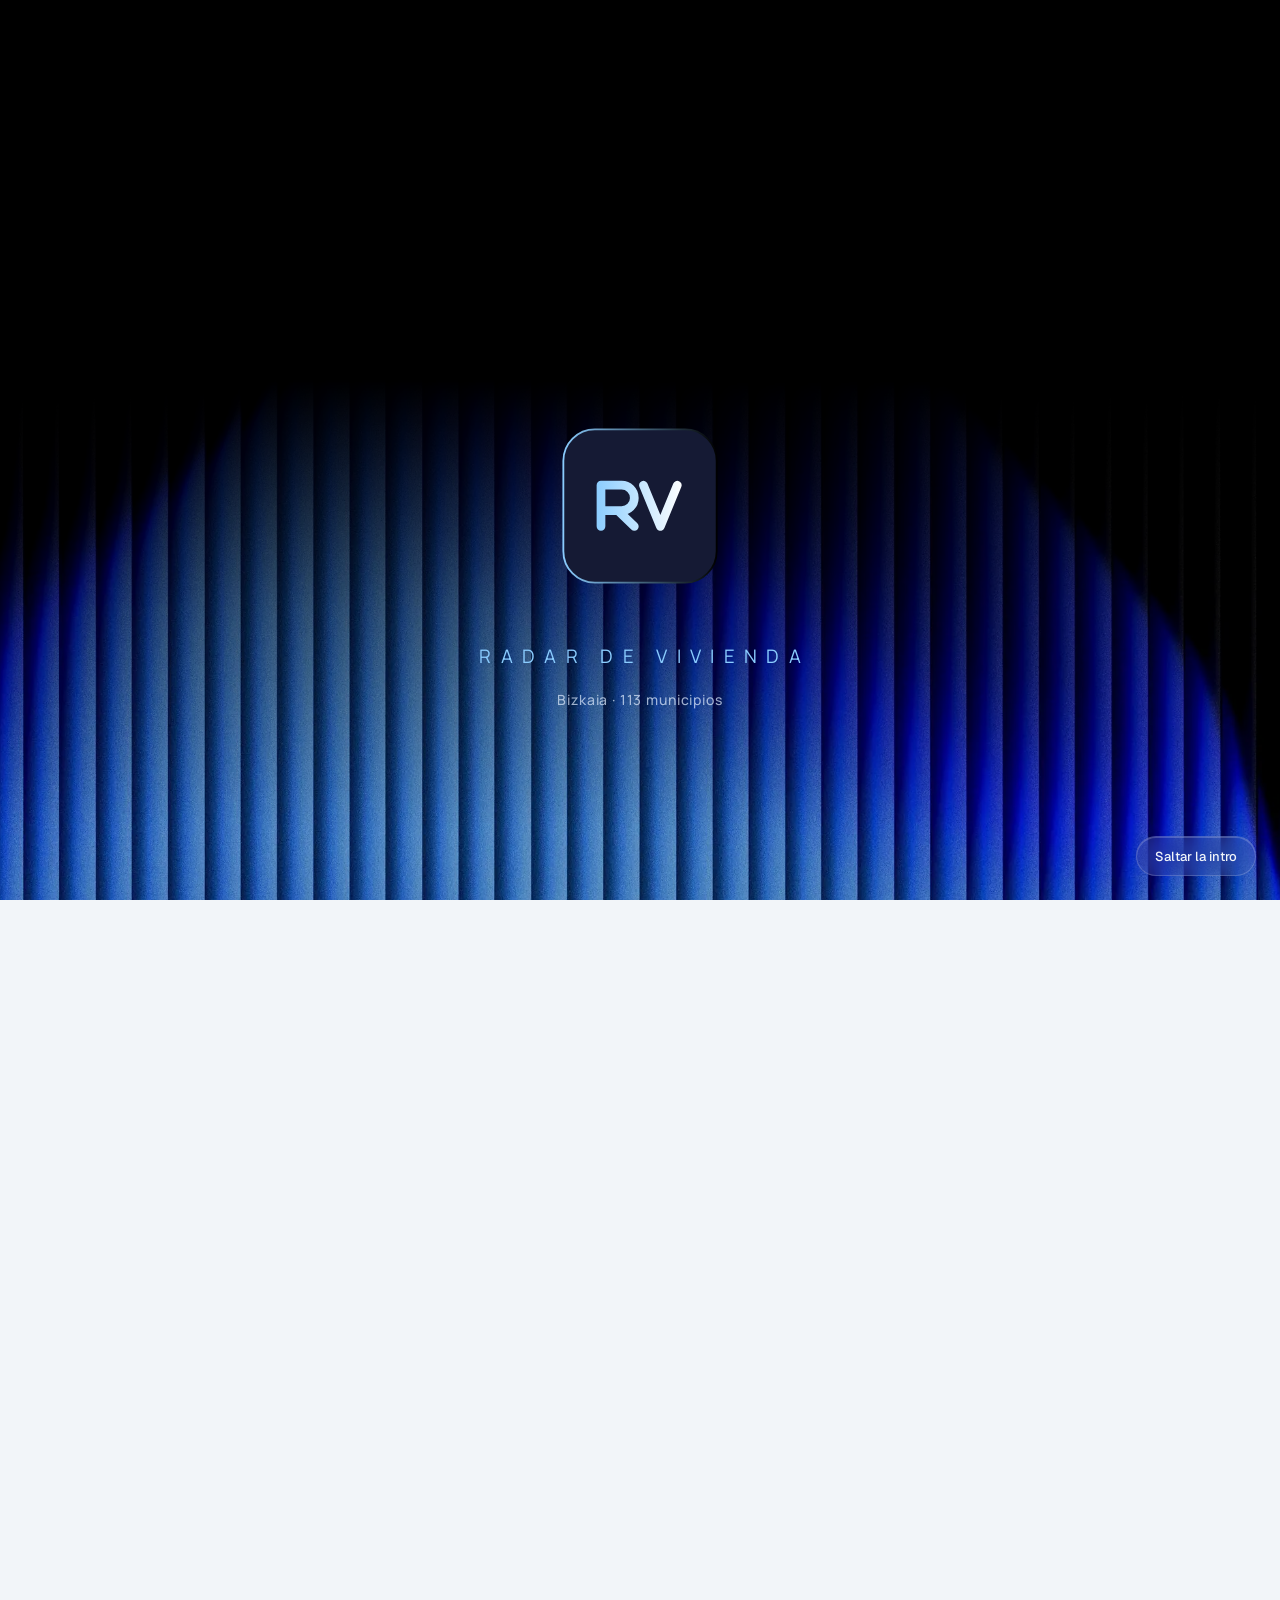
==== commit 327f7fc2: "Intro de PCI en el prototipo del Radar - js/intro.js: la secuencia de playIntro() de pci-dashboard (" ====
--- a/prototipo-radar/index.html
+++ b/prototipo-radar/index.html
@@ -7,10 +7,11 @@
   <meta name="robots" content="noindex">
   <link rel="preconnect" href="https://fonts.googleapis.com">
   <link rel="preconnect" href="https://fonts.gstatic.com" crossorigin>
-  <link rel="stylesheet" href="https://fonts.googleapis.com/css2?family=Montserrat:wght@500;600;700&family=Geist:wght@400;500;600&family=Geist+Mono:wght@400;500&display=swap">
+  <link rel="stylesheet" href="https://fonts.googleapis.com/css2?family=Montserrat:wght@500;600;700&family=Geist:wght@400;500;600&family=Geist+Mono:wght@400;500&family=Manrope:wght@400;500&display=swap">
   <link rel="stylesheet" href="css/pci.css">
   <link rel="stylesheet" href="css/radar.css">
   <script type="module" src="js/app.js"></script>
+  <noscript><style>.intro { display: none; } .app.pre .main { opacity: 1; transform: none; filter: none; } .app.pre .dock { opacity: 1; }</style></noscript>
 </head>
 <body>
 <svg width="0" height="0" style="position:absolute" aria-hidden="true">
@@ -33,7 +34,19 @@
 </svg>
 <a class="salto" href="#hoja" data-saltar>Saltar al contenido</a>
 
-<div class="app">
+<div class="intro" id="intro">
+  <div class="beams-wrap" aria-hidden="true"><div class="beams"></div></div>
+  <div class="intro-sign" role="img" aria-label="Radar de vivienda, Bizkaia">
+    <div class="intro-logo"><div class="intro-mark"><img src="assets/radar-logo.svg" width="130" height="130" alt=""></div><span class="intro-sweep"></span><span class="intro-pulse"></span></div>
+    <div class="intro-text">
+      <div class="intro-sub">Radar de vivienda</div>
+      <div class="intro-by"><span>Bizkaia · 113 municipios</span></div>
+    </div>
+  </div>
+  <button class="intro-skip" type="button">Saltar la intro</button>
+</div>
+
+<div class="app pre">
   <aside class="dock ink lg glass-rail" aria-label="Navegación del radar">
     <a class="lockup" href="#situacion" title="Radar de vivienda: volver a Situación" aria-label="Radar de vivienda, volver a Situación">
       <svg viewBox="0 0 130.39 130.39" aria-hidden="true">
@@ -43,7 +56,7 @@
         </defs>
         <rect x="1.94" y="1.95" width="126.5" height="126.5" rx="26" fill="#151a34"/>
         <rect x="1.94" y="1.95" width="126.5" height="126.5" rx="26" fill="none" stroke="url(#lg-edge)" stroke-width="1.5"/>
-        <text x="65.2" y="84" text-anchor="middle" font-family="Montserrat, system-ui, sans-serif" font-weight="700" font-size="56" letter-spacing="-1" fill="url(#lg-txt)">RV</text>
+        <g fill="none" stroke="url(#lg-txt)" stroke-width="7.2" stroke-linejoin="round" stroke-linecap="round"><path d="M33 82V48h17a10.5 10.5 0 0 1 0 21H33M47 69l13.5 13"/><path d="M68 48l14 34 14-34"/></g>
       </svg>
       <div class="label"><b data-producto>Radar de vivienda</b><span data-territorio>Bizkaia</span></div>
     </a>
@@ -60,7 +73,7 @@
       <span data-enlaces class="enlaces"></span>
     </nav>
 
-    <div class="dock-foot"><span class="label dock-fecha" data-fecha></span></div>
+    <div class="dock-foot"><button class="replay" id="replay" type="button" title="Ver la intro otra vez" aria-label="Ver la intro otra vez"><svg class="ico"><use href="#i-reset"/></svg></button><span class="label dock-fecha" data-fecha></span></div>
   </aside>
 
   <div class="main">
--- a/prototipo-radar/css/radar.css
+++ b/prototipo-radar/css/radar.css
@@ -79,6 +79,7 @@
 .escala-sin .muestra { background: var(--land) !important; }
 
 /* las imágenes de fondo de pci.css se escribieron relativas a la raíz; aquí el CSS vive en css/ */
+.intro .beams { background-image: url(../assets/highbeam-reveal.webp); }
 .keybox.bg-flow1 { background-image: url(../assets/flow-01.webp); }
 .keybox.bg-flow2 { background-image: url(../assets/flow-02.webp); }
 .drawer-top { background-image: url(../assets/flow-02.webp); }
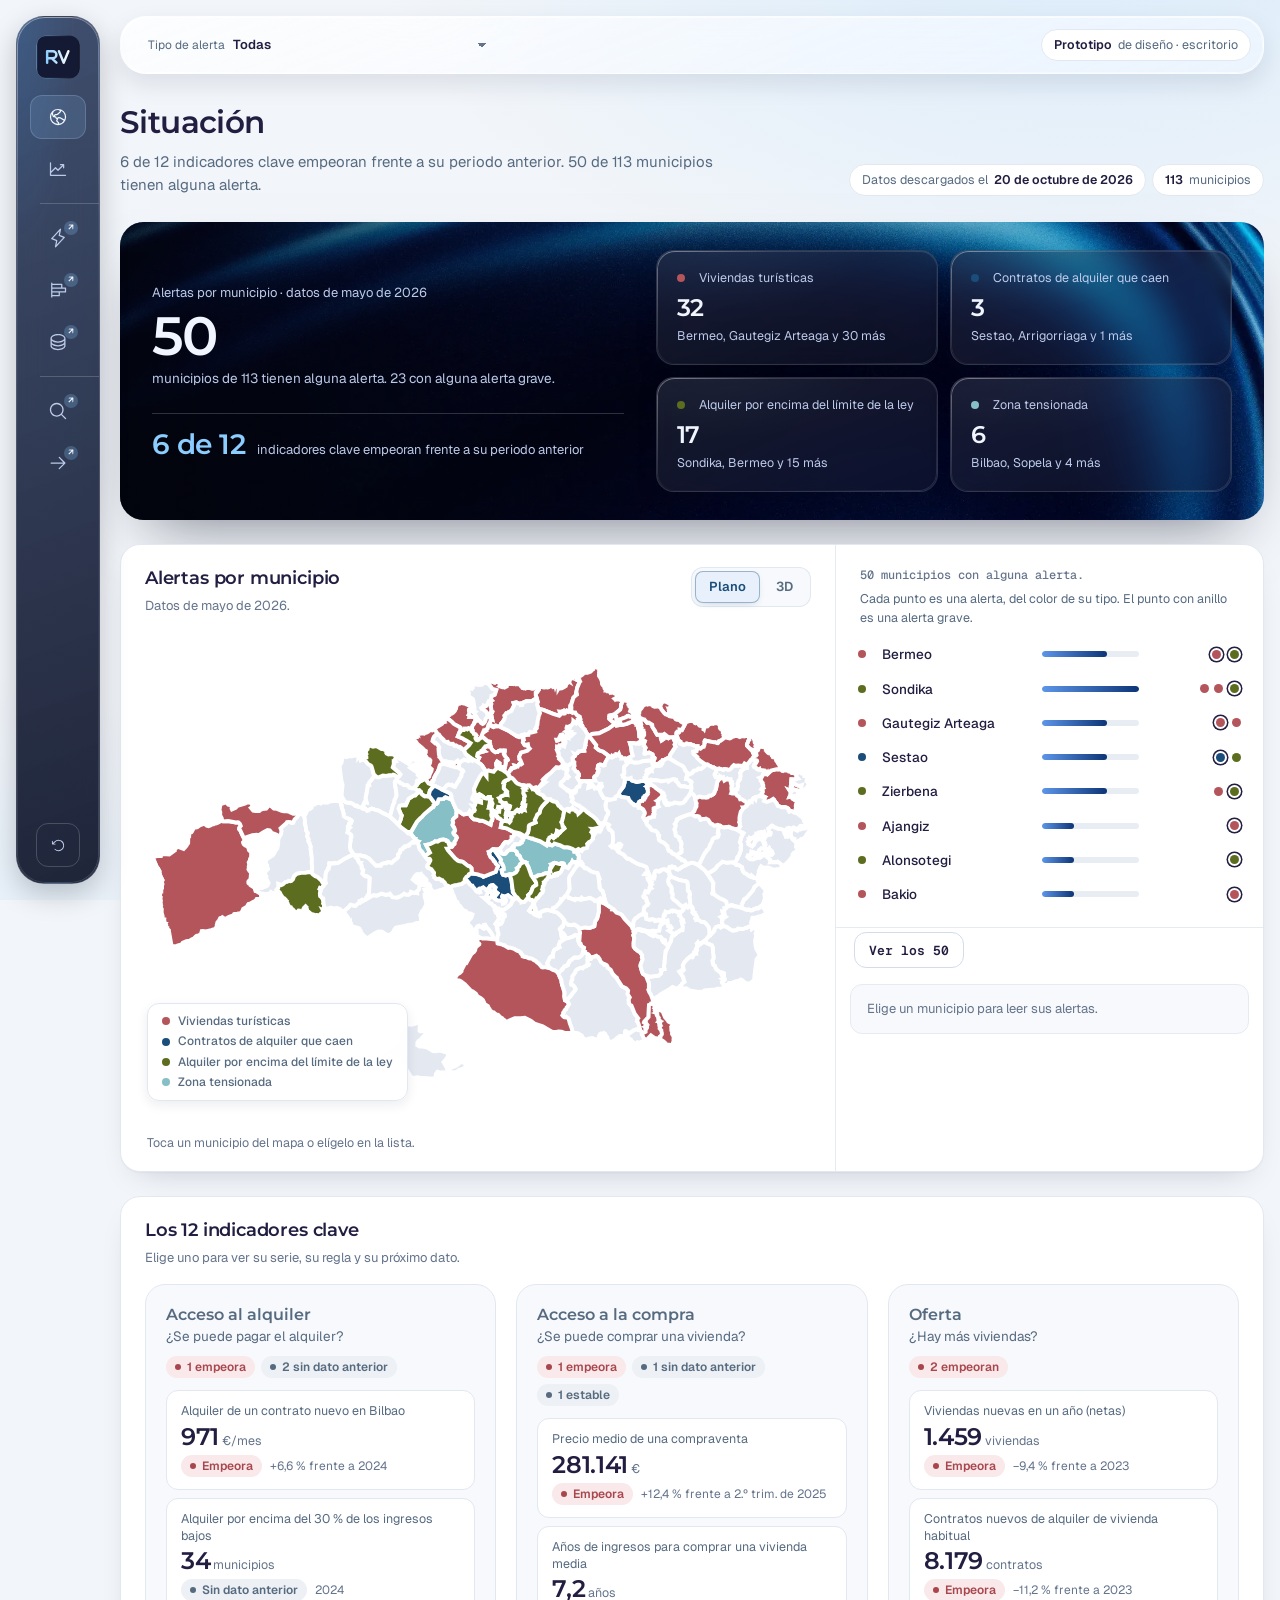
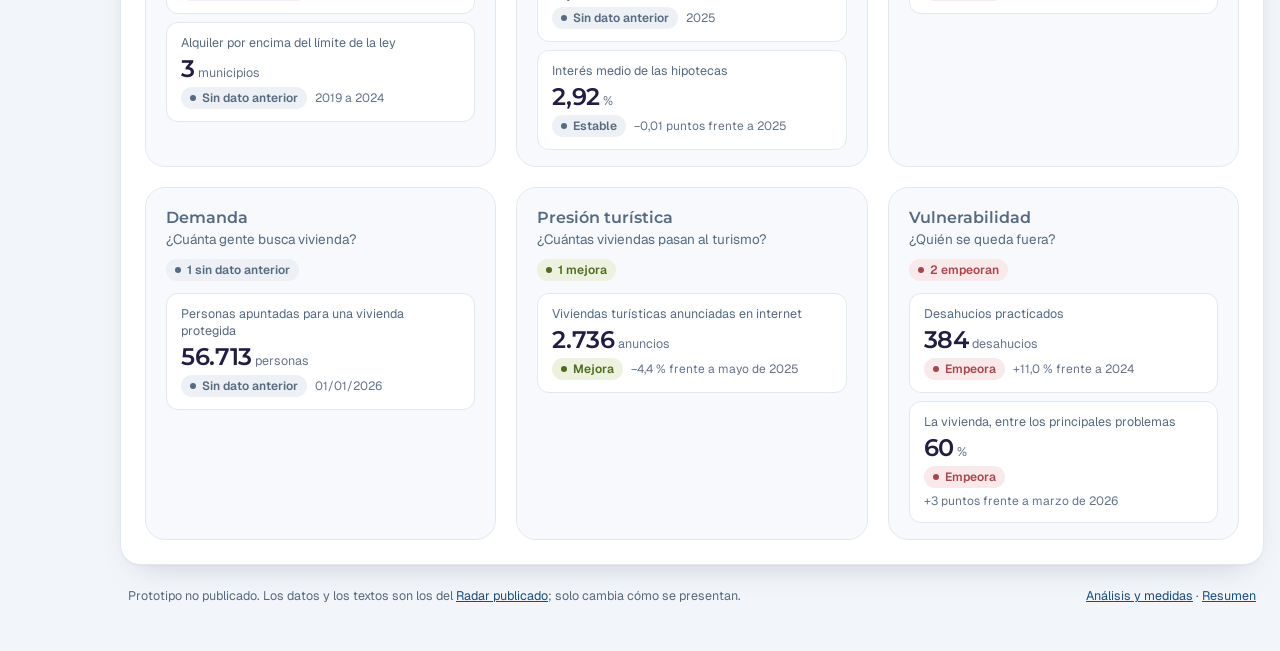
==== commit 76be9094: "Arreglos de la crítica de diseño del Radar - Mapa plano por defecto y 3D bajo demanda; conmutador en" ====
--- a/prototipo-radar/index.html
+++ b/prototipo-radar/index.html
@@ -65,11 +65,12 @@
       <span class="lens" aria-hidden="true"></span>
       <a href="#situacion" data-view="situacion" title="Situación"><svg class="ico"><use href="#i-globe"/></svg><span class="label">Situación</span></a>
       <a href="#indicadores" data-view="indicadores" title="Indicadores"><svg class="ico"><use href="#i-trend"/></svg><span class="label">Indicadores</span></a>
-      <a href="https://vizcaya-vivienda.vercel.app/#medidas" rel="noopener" title="Medidas en marcha (Radar publicado)" data-nuevo><svg class="ico"><use href="#i-lightning"/></svg><span class="label">Medidas en marcha</span><span class="tag">↗</span></a>
-      <a href="https://vizcaya-vivienda.vercel.app/#escenarios" rel="noopener" title="Escenarios (Radar publicado)" data-nuevo><svg class="ico"><use href="#i-ladder"/></svg><span class="label">Escenarios</span><span class="tag">↗</span></a>
-      <a href="https://vizcaya-vivienda.vercel.app/#datos" rel="noopener" title="Datos (Radar publicado)" data-nuevo><svg class="ico"><use href="#i-database"/></svg><span class="label">Datos</span><span class="tag">↗</span></a>
       <span class="sep-line" aria-hidden="true"></span>
-      <a href="https://vizcaya-vivienda.vercel.app/#metodologia" rel="noopener" title="Metodología (Radar publicado)" data-nuevo><svg class="ico"><use href="#i-search"/></svg><span class="label">Metodología</span><span class="tag">↗</span></a>
+      <a class="ext" href="https://vizcaya-vivienda.vercel.app/#medidas" rel="noopener" title="Medidas en marcha (Radar publicado)" data-nuevo><svg class="ico"><use href="#i-lightning"/></svg><span class="label">Medidas en marcha</span><span class="tag">↗</span></a>
+      <a class="ext" href="https://vizcaya-vivienda.vercel.app/#escenarios" rel="noopener" title="Escenarios (Radar publicado)" data-nuevo><svg class="ico"><use href="#i-ladder"/></svg><span class="label">Escenarios</span><span class="tag">↗</span></a>
+      <a class="ext" href="https://vizcaya-vivienda.vercel.app/#datos" rel="noopener" title="Datos (Radar publicado)" data-nuevo><svg class="ico"><use href="#i-database"/></svg><span class="label">Datos</span><span class="tag">↗</span></a>
+      <span class="sep-line" aria-hidden="true"></span>
+      <a class="ext" href="https://vizcaya-vivienda.vercel.app/#metodologia" rel="noopener" title="Metodología (Radar publicado)" data-nuevo><svg class="ico"><use href="#i-search"/></svg><span class="label">Metodología</span><span class="tag">↗</span></a>
       <span data-enlaces class="enlaces"></span>
     </nav>
 
--- a/prototipo-radar/css/radar.css
+++ b/prototipo-radar/css/radar.css
@@ -181,3 +181,18 @@
   .terr, .plano { height: 380px; }
 }
 @media (prefers-reduced-motion: reduce) { .kb-lead .tick { animation: none; } }
+
+/* ---------- Arreglos de la crítica de diseño (2026-11-12) ---------- */
+/* el título recibe el foco al cambiar de vista (lector de pantalla), pero sin recuadro */
+#titulo:focus, .hoja:focus { outline: none; }
+/* pie: 4,35:1 con --muted; con el secundario de PCI pasa de 5:1 */
+.foot { color: var(--pci-text-secondary); }
+/* enlaces que salen al Radar publicado: una insignia ↗ sobre el icono, visible también con el raíl cerrado */
+.nav a.ext::after { content: "↗"; position: absolute; left: 34px; top: 5px; display: grid; place-items: center; width: 14px; height: 14px; border-radius: 50%; background: rgba(139, 205, 255, .24); color: var(--fg); font: 600 9px/1 var(--font-ui); pointer-events: none; }
+/* lista de municipios: un punto por alerta; con anillo, grave */
+.rank-list.muni button { grid-template-columns: 14px minmax(0, 150px) minmax(0, 1fr) 92px; }
+.rank-list.muni .v.dots { display: flex; justify-content: flex-end; align-items: center; gap: 5px; min-height: 12px; }
+.v.dots .dot { width: 9px; height: 9px; margin: 0; flex: none; }
+.v.dots .dot.grave { box-shadow: 0 0 0 2px var(--pci-surface), 0 0 0 3.5px var(--pci-text-primary); margin-inline: 2px; }
+.rank-list.muni button.sel .v.dots .dot.grave { box-shadow: 0 0 0 2px var(--pci-table-row-selected), 0 0 0 3.5px var(--pci-text-primary); }
+.rank-leyenda { margin: 6px 24px 0; font-size: 12.5px; color: var(--pci-text-secondary); }
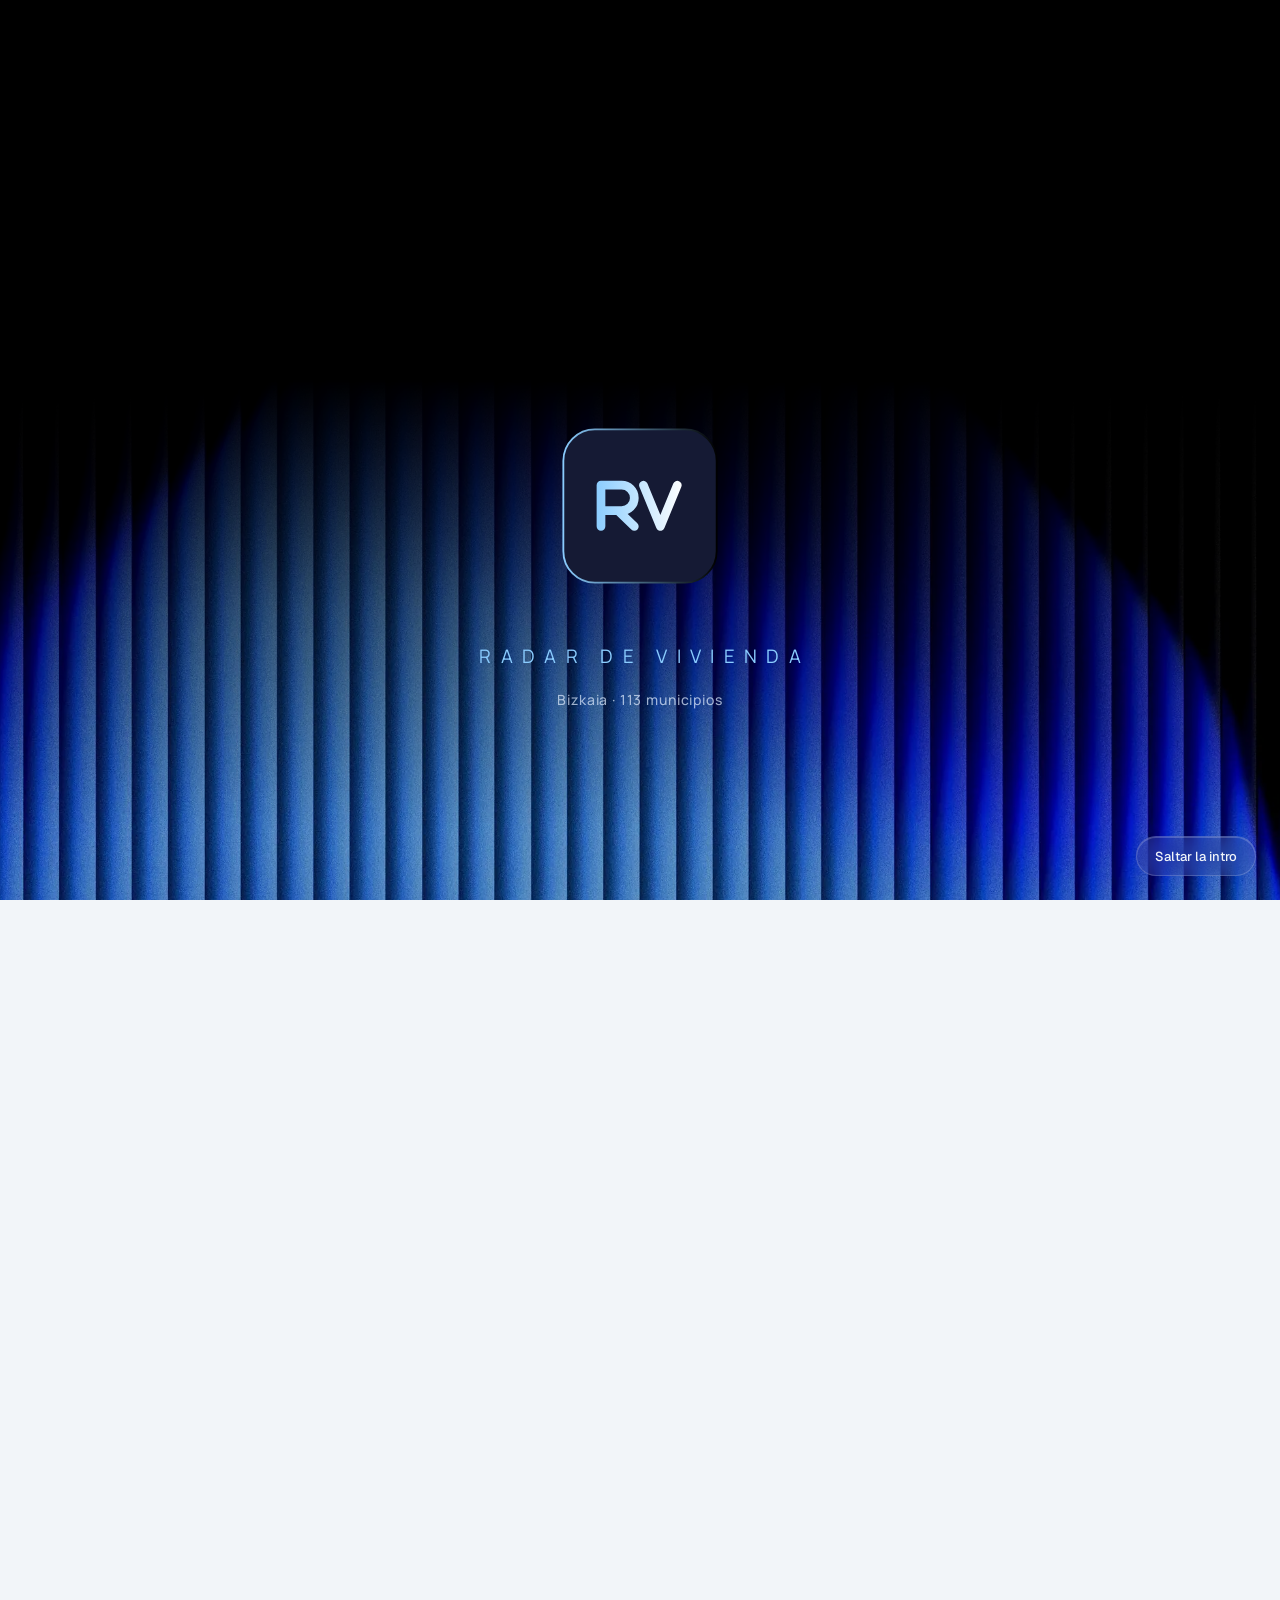
==== commit fd240440: "Jerarquía de Situación: indicadores primero, tablero sin cajas anidadas - Isla: una sola cifra («6 d" ====
--- a/prototipo-radar/index.html
+++ b/prototipo-radar/index.html
@@ -80,7 +80,6 @@
   <div class="main">
     <div class="bar lg glass-toolbar">
       <div class="filters" id="filters" role="group" aria-label="Filtros de la vista"></div>
-      <span class="chip bar-fin" data-nuevo><b>Prototipo</b> de diseño · escritorio</span>
     </div>
 
     <main id="hoja" class="hoja" tabindex="-1">
--- a/prototipo-radar/css/radar.css
+++ b/prototipo-radar/css/radar.css
@@ -22,7 +22,6 @@
 .aviso { padding: 14px 18px; border-radius: var(--r-control); background: var(--aviso-bg); color: var(--aviso); }
 
 /* barra */
-.bar-fin { margin-left: auto; flex: none; }
 .field-pill.search { padding: 0 14px 0 12px; }
 .field-pill.search input { border: 0; background: transparent; height: 38px; width: 210px; font-size: 13px; }
 .field-pill.search input:focus-visible { outline: none; }
@@ -104,9 +103,6 @@
 .terr canvas { display: block; width: 100%; height: 100%; }
 .terr[hidden], .plano[hidden] { display: none; }
 .plano svg { height: 100%; max-height: none; }
-.ramp.leyenda-alertas { position: absolute; left: 26px; bottom: 70px; margin: 0; padding: 10px 14px; list-style: none; gap: 6px; font: 500 12px/1.2 var(--font-ui); }
-.leyenda-alertas li { display: flex; align-items: center; gap: 8px; }
-.leyenda-alertas .dot { margin: 0; flex: none; }
 .map-note { margin: 10px 8px 0 8px; font-size: 12.5px; color: var(--muted); }
 .rank { display: flex; flex-direction: column; }
 .rank-count { margin: 0; padding: 22px 24px 0; font: 500 12px/1.4 var(--font-data); color: var(--muted); }
@@ -129,25 +125,6 @@
 .muni-detail a, .foot a { color: var(--pci-action); }
 .hint { color: var(--muted); }
 
-/* cuadro de indicadores clave */
-.dash .panel-b { padding-top: 16px; }
-.dims { display: grid; grid-template-columns: repeat(3, minmax(0, 1fr)); gap: var(--space-gutter); }
-@container view (max-width: 1100px) { .dims { grid-template-columns: repeat(2, minmax(0, 1fr)); } }
-@container view (max-width: 640px) { .dims { grid-template-columns: minmax(0, 1fr); } }
-.dim { padding: 20px 20px 16px; box-shadow: none; background: var(--pci-surface-subtle); align-content: start; }
-.dim h3 { margin: 0; font: 600 16px/1.3 var(--font-display); }
-.dim-q { margin: 4px 0 0; font-size: 12.5px; color: var(--muted); }
-.dim-estados { display: flex; flex-wrap: wrap; gap: 6px; margin-top: 10px; }
-.kpi-rows { display: grid; gap: 8px; }
-.kpi-row { display: grid; gap: 4px; padding: 12px 14px; text-align: left; border-radius: var(--r-control); border: 1px solid var(--pci-border); background: var(--pci-surface); cursor: pointer; transition: border-color var(--t-fast), background-color var(--t-fast), transform var(--t-fast) var(--ease-out); }
-.kpi-row:hover { border-color: var(--pci-border-strong); background: var(--pci-table-row-hover); }
-.kpi-row:active { transform: scale(.985); }
-.kpi-nombre { font-size: 12.5px; color: var(--pci-text-secondary); line-height: 1.35; }
-.kpi-cifra b { font: 600 24px/1.1 var(--font-display); letter-spacing: -.015em; color: var(--pci-text-primary); }
-.kpi-cifra small { font-size: 12.5px; color: var(--muted); }
-.kpi-pie { display: flex; align-items: center; flex-wrap: wrap; gap: 4px 8px; }
-.kpi-cambio { font-size: 12px; color: var(--muted); }
-
 /* cajón del indicador */
 .drawer .price small { font: 500 16px var(--font-ui); color: var(--fg-2); letter-spacing: 0; }
 .drawer .price-note { display: flex; flex-wrap: wrap; gap: 6px 8px; align-items: center; }
@@ -196,3 +173,59 @@
 .v.dots .dot.grave { box-shadow: 0 0 0 2px var(--pci-surface), 0 0 0 3.5px var(--pci-text-primary); margin-inline: 2px; }
 .rank-list.muni button.sel .v.dots .dot.grave { box-shadow: 0 0 0 2px var(--pci-table-row-selected), 0 0 0 3.5px var(--pci-text-primary); }
 .rank-leyenda { margin: 6px 24px 0; font-size: 12.5px; color: var(--pci-text-secondary); }
+
+/* ---------- Situación: jerarquía (2026-11-12) ---------- */
+/* 1. isla: el estado de los 12 indicadores en una barra, un segmento por indicador */
+.kb-lead .second { align-items: flex-start; }
+.kb-lead .second > span:last-child { max-width: 46ch; }
+.kb-lead .go { margin-left: 4px; font-weight: 600; white-space: nowrap; }
+.estatus { padding: 24px 26px; border-radius: var(--r-kpi); display: grid; gap: 16px; align-content: center; }
+.estatus .lab { font-size: 13px; color: var(--fg-2); }
+.estatus .sub { margin: 0; font-size: 12.5px; color: var(--fg-2); }
+.estatus-barra { display: flex; gap: 4px; height: 30px; }
+.est { flex: 1; min-width: 0; padding: 0; border: 0; border-radius: var(--r-bar); cursor: pointer; transition: transform var(--t-fast) var(--ease-out), filter var(--t-fast); }
+.est:hover { transform: scaleY(1.22); filter: brightness(1.12); }
+.est.st-empeora { background: #ff8a92; } .est.st-mejora { background: #b0d660; } .est.st-estable { background: #8bcdff; } .est.st-cambia { background: #fab219; } .est.st-primer_dato { background: #6f7ba3; }
+.estatus-leyenda { display: flex; flex-wrap: wrap; gap: 8px 20px; margin: 0; padding: 0; list-style: none; font-size: 13px; color: var(--fg); }
+.estatus-leyenda li { display: flex; align-items: center; gap: 8px; }
+.estatus-leyenda .dot { margin: 0; }
+
+/* 2. tablero: una tarjeta, grupos sin caja, una fila por indicador separada por un filete */
+.tablero-card .panel-b { padding-top: 4px; }
+.tablero { display: grid; grid-template-columns: repeat(2, minmax(0, 1fr)); gap: 6px 56px; }
+@container view (max-width: 980px) { .tablero { grid-template-columns: minmax(0, 1fr); } }
+.grupo { display: grid; align-content: start; min-width: 0; }
+.grupo-cab { display: grid; gap: 2px; padding: 20px 0 12px; }
+.grupo-cab h3 { margin: 0; font: 600 16px/1.3 var(--font-display); letter-spacing: -.005em; }
+.grupo-q { margin: 0; font-size: 13px; color: var(--pci-text-secondary); }
+.grupo-estados { margin: 4px 0 0; font-size: 12.5px; color: var(--pci-text-secondary); }
+.grupo-estados .st-empeora { color: var(--peor); font-weight: 600; }
+.grupo-estados .st-mejora { color: var(--mejor); font-weight: 600; }
+.lineas { display: grid; border-top: 1px solid var(--pci-table-divider); }
+.linea { display: grid; grid-template-columns: minmax(0, 1fr) auto 84px; grid-template-areas: "nombre cifra spark" "cambio cifra spark"; column-gap: 18px; row-gap: 3px; align-items: center; width: 100%; padding: 14px 8px; text-align: left; border: 0; border-bottom: 1px solid var(--pci-table-divider); border-radius: 0; background: none; cursor: pointer; transition: background-color var(--t-fast); }
+.linea:last-child { border-bottom: 0; }
+.linea:hover { background: var(--pci-table-row-hover); }
+.linea-nombre { grid-area: nombre; font-size: 14px; line-height: 1.35; color: var(--pci-text-primary); }
+.linea-cambio { grid-area: cambio; font-size: 13px; font-weight: 500; color: var(--pci-text-secondary); }
+.linea-cambio.st-empeora { color: var(--peor); }
+.linea-cambio.st-mejora { color: var(--mejor); }
+.flecha { margin-right: 4px; font-weight: 700; }
+.linea-cifra { grid-area: cifra; text-align: right; white-space: nowrap; }
+.linea-cifra b { font: 600 22px/1.1 var(--font-display); letter-spacing: -.015em; color: var(--pci-text-primary); }
+.linea-cifra small { font-size: 12.5px; color: var(--pci-text-secondary); }
+.spark { grid-area: spark; display: block; width: 84px; height: 26px; overflow: visible; }
+.spark-linea { fill: none; stroke: var(--pci-series-a-strong); stroke-width: 1.6; stroke-linejoin: round; stroke-linecap: round; }
+.spark-punto { fill: var(--pci-series-a-strong); stroke: var(--pci-surface); stroke-width: 1.2; }
+.spark-punto.st-empeora { fill: var(--peor); }
+.spark-punto.st-mejora { fill: var(--mejor); }
+
+/* 3. territorio: el filtro por tipo de alerta junto al mapa; sus puntos de color hacen de leyenda */
+.chips-tipo { display: flex; flex-wrap: wrap; gap: 8px; padding: 16px 24px 0; }
+.chipf { display: inline-flex; align-items: center; gap: 8px; height: 34px; padding: 0 12px; border-radius: var(--r-pill); border: 1px solid var(--pci-border-strong); background: var(--pci-surface); color: var(--pci-text-primary); font-size: 13px; font-weight: 500; cursor: pointer; transition: background-color var(--t-fast), border-color var(--t-fast), transform var(--t-fast) var(--ease-out); }
+.chipf:hover { background: var(--pci-filter-hover); }
+.chipf:active { transform: scale(.97); }
+.chipf[aria-pressed="true"] { background: var(--pci-filter-active); border-color: color-mix(in srgb, var(--pci-action) 45%, transparent); color: var(--pci-action); font-weight: 600; }
+.chipf .dot { margin: 0; }
+.chipf .n { font: 500 12px var(--font-data); color: var(--pci-text-secondary); }
+.tipo-nota { margin: 10px 24px 0; max-width: 70ch; font-size: 13px; color: var(--pci-text-secondary); }
+.atlas-card .map-wrap { padding-top: 6px; }
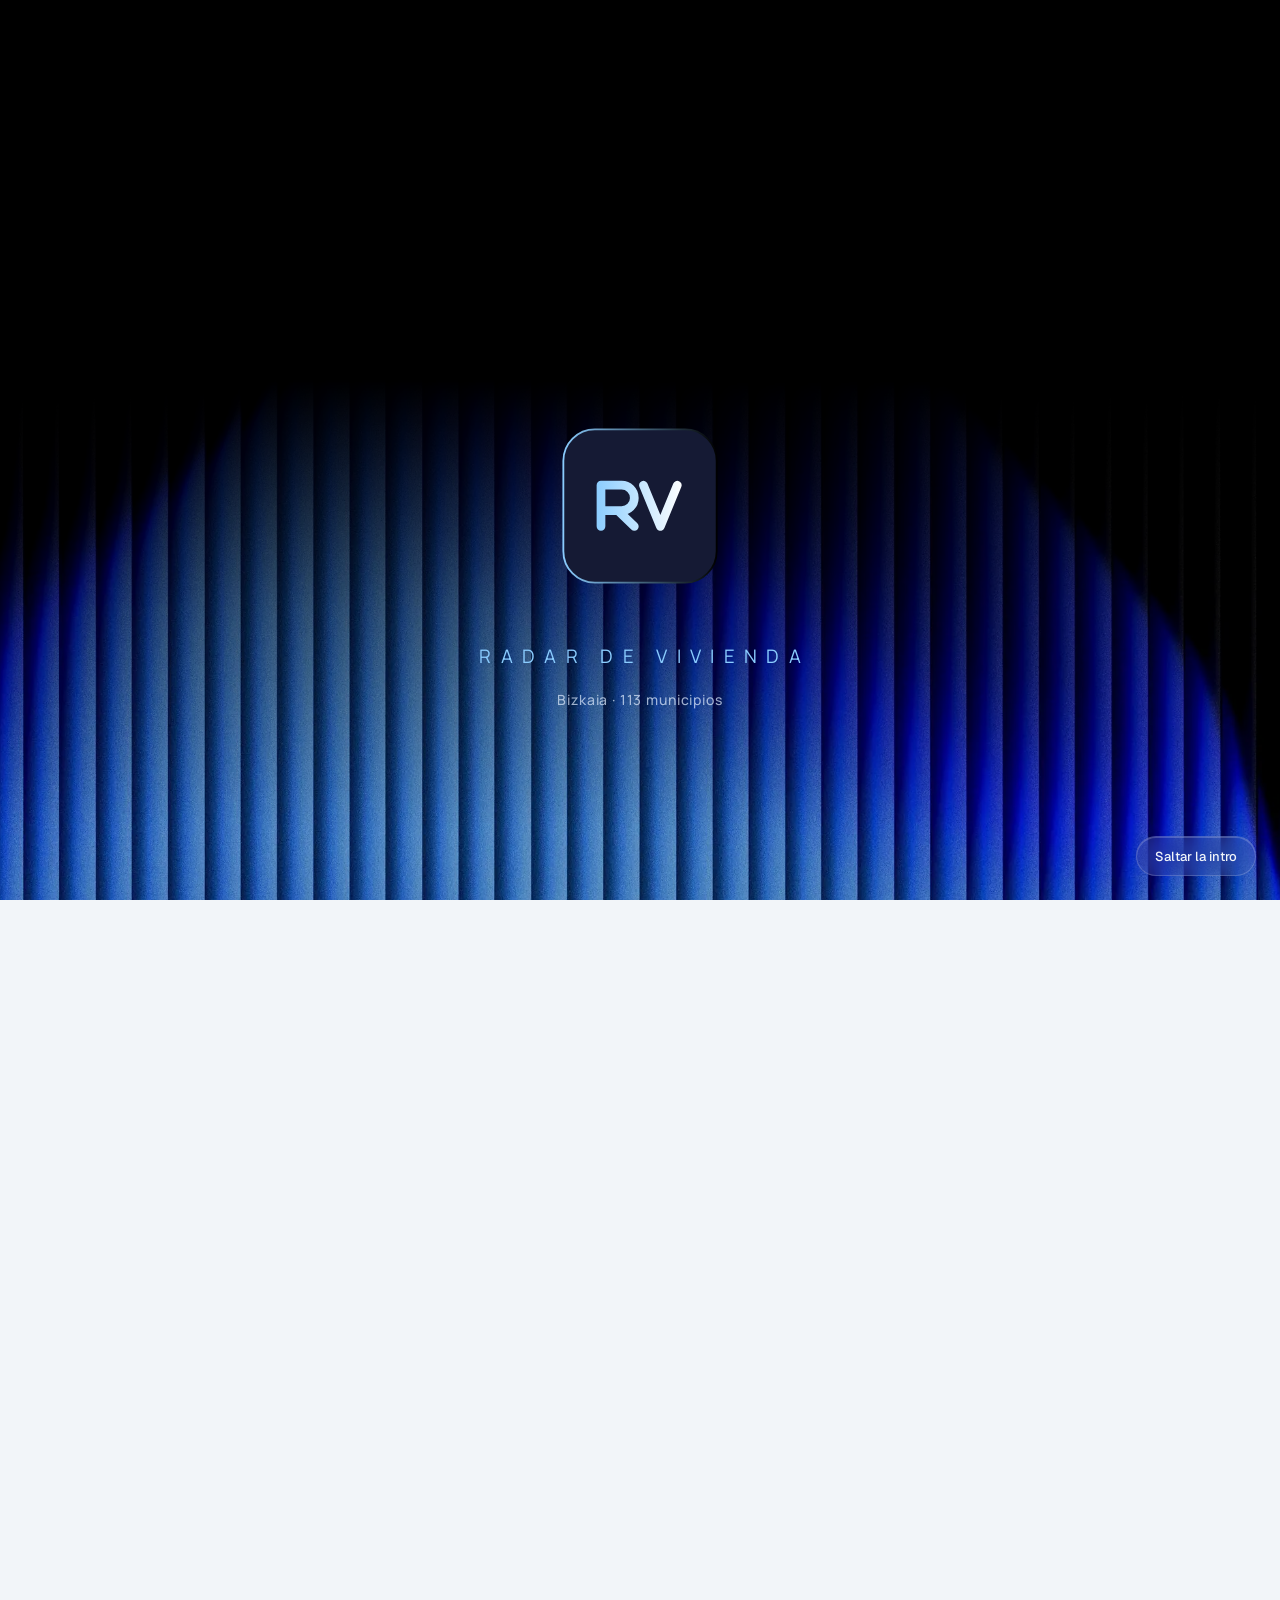
==== commit 12148e06: "Accesibilidad del Radar: siete hallazgos corregidos (WCAG 2.1 AA) - Saltar al contenido ya no cambia" ====
--- a/prototipo-radar/index.html
+++ b/prototipo-radar/index.html
@@ -47,7 +47,7 @@
 </div>
 
 <div class="app pre">
-  <aside class="dock ink lg glass-rail" aria-label="Navegación del radar">
+  <div class="dock ink lg glass-rail">
     <a class="lockup" href="#situacion" title="Radar de vivienda: volver a Situación" aria-label="Radar de vivienda, volver a Situación">
       <svg viewBox="0 0 130.39 130.39" aria-hidden="true">
         <defs>
@@ -66,16 +66,16 @@
       <a href="#situacion" data-view="situacion" title="Situación"><svg class="ico"><use href="#i-globe"/></svg><span class="label">Situación</span></a>
       <a href="#indicadores" data-view="indicadores" title="Indicadores"><svg class="ico"><use href="#i-trend"/></svg><span class="label">Indicadores</span></a>
       <span class="sep-line" aria-hidden="true"></span>
-      <a class="ext" href="https://vizcaya-vivienda.vercel.app/#medidas" rel="noopener" title="Medidas en marcha (Radar publicado)" data-nuevo><svg class="ico"><use href="#i-lightning"/></svg><span class="label">Medidas en marcha</span><span class="tag">↗</span></a>
-      <a class="ext" href="https://vizcaya-vivienda.vercel.app/#escenarios" rel="noopener" title="Escenarios (Radar publicado)" data-nuevo><svg class="ico"><use href="#i-ladder"/></svg><span class="label">Escenarios</span><span class="tag">↗</span></a>
-      <a class="ext" href="https://vizcaya-vivienda.vercel.app/#datos" rel="noopener" title="Datos (Radar publicado)" data-nuevo><svg class="ico"><use href="#i-database"/></svg><span class="label">Datos</span><span class="tag">↗</span></a>
+      <a class="ext" href="https://vizcaya-vivienda.vercel.app/#medidas" rel="noopener" title="Medidas en marcha (Radar publicado)" data-nuevo><svg class="ico"><use href="#i-lightning"/></svg><span class="label">Medidas en marcha</span><span class="tag" aria-hidden="true">↗</span><span class="solo-lectores"> (abre el Radar publicado)</span></a>
+      <a class="ext" href="https://vizcaya-vivienda.vercel.app/#escenarios" rel="noopener" title="Escenarios (Radar publicado)" data-nuevo><svg class="ico"><use href="#i-ladder"/></svg><span class="label">Escenarios</span><span class="tag" aria-hidden="true">↗</span><span class="solo-lectores"> (abre el Radar publicado)</span></a>
+      <a class="ext" href="https://vizcaya-vivienda.vercel.app/#datos" rel="noopener" title="Datos (Radar publicado)" data-nuevo><svg class="ico"><use href="#i-database"/></svg><span class="label">Datos</span><span class="tag" aria-hidden="true">↗</span><span class="solo-lectores"> (abre el Radar publicado)</span></a>
       <span class="sep-line" aria-hidden="true"></span>
-      <a class="ext" href="https://vizcaya-vivienda.vercel.app/#metodologia" rel="noopener" title="Metodología (Radar publicado)" data-nuevo><svg class="ico"><use href="#i-search"/></svg><span class="label">Metodología</span><span class="tag">↗</span></a>
+      <a class="ext" href="https://vizcaya-vivienda.vercel.app/#metodologia" rel="noopener" title="Metodología (Radar publicado)" data-nuevo><svg class="ico"><use href="#i-search"/></svg><span class="label">Metodología</span><span class="tag" aria-hidden="true">↗</span><span class="solo-lectores"> (abre el Radar publicado)</span></a>
       <span data-enlaces class="enlaces"></span>
     </nav>
 
     <div class="dock-foot"><button class="replay" id="replay" type="button" title="Ver la intro otra vez" aria-label="Ver la intro otra vez"><svg class="ico"><use href="#i-reset"/></svg></button><span class="label dock-fecha" data-fecha></span></div>
-  </aside>
+  </div>
 
   <div class="main">
     <div class="bar lg glass-toolbar">
--- a/prototipo-radar/css/radar.css
+++ b/prototipo-radar/css/radar.css
@@ -23,7 +23,7 @@
 
 /* barra */
 .field-pill.search { padding: 0 14px 0 12px; }
-.field-pill.search input { border: 0; background: transparent; height: 38px; width: 210px; font-size: 13px; }
+.field-pill.search input { border: 0; background: transparent; height: 38px; width: 210px; font-size: 14px; }
 .field-pill.search input:focus-visible { outline: none; }
 .field-pill.search:has(input:focus-visible) { box-shadow: 0 0 0 2px var(--accent); }
 .field-pill select { max-width: 260px; text-overflow: ellipsis; }
@@ -32,7 +32,7 @@
 .dock-fecha { font-size: 12px; color: var(--muted); white-space: normal; max-width: 180px; }
 
 /* botones */
-.btn { display: inline-flex; align-items: center; gap: 8px; height: 36px; padding: 0 14px; border-radius: var(--r-control); border: 1px solid var(--pci-border-strong); background: var(--pci-surface); color: var(--pci-text-primary); font-weight: 600; font-size: 13px; text-decoration: none; cursor: pointer; transition: background-color var(--t-fast), transform var(--t-fast) var(--ease-out); }
+.btn { display: inline-flex; align-items: center; gap: 8px; height: 36px; padding: 0 14px; border-radius: var(--r-control); border: 1px solid var(--pci-border-strong); background: var(--pci-surface); color: var(--pci-text-primary); font-weight: 600; font-size: 14px; text-decoration: none; cursor: pointer; transition: background-color var(--t-fast), transform var(--t-fast) var(--ease-out); }
 .btn:hover { background: var(--pci-filter-hover); }
 .btn.primary { background: var(--pci-action); border-color: var(--pci-action); color: #fff; }
 .btn.primary:hover { background: var(--pci-action-hover); }
@@ -45,10 +45,10 @@
 .ink .estado { background: rgba(255, 255, 255, .12); color: var(--fg); }
 .ink .estado.empeora { background: rgba(255, 138, 146, .18); color: #ffb3b8; }
 .ink .estado.mejora { background: rgba(176, 214, 96, .18); color: #cfe79a; }
-.etiqueta { display: inline-block; padding: 1px 7px; border: 1px solid var(--pci-border-strong); border-radius: var(--r-inner); font-size: 11px; font-weight: 600; letter-spacing: .02em; color: var(--pci-text-secondary); white-space: nowrap; }
+.etiqueta { display: inline-block; padding: 1px 7px; border: 1px solid var(--pci-border-strong); border-radius: var(--r-inner); font-size: 12px; font-weight: 600; letter-spacing: .02em; color: var(--pci-text-secondary); white-space: nowrap; }
 .etiqueta.clave { margin-left: 8px; color: var(--pci-action); border-color: color-mix(in srgb, var(--pci-action) 35%, transparent); }
 .dot.st-empeora { background: #ff8a92; } .dot.st-mejora { background: #b0d660; } .dot.st-estable { background: #8bcdff; } .dot.st-primer_dato { background: #8f9cc4; }
-.fuente { margin: 0; font-size: 12.5px; color: var(--muted); }
+.fuente { margin: 0; font-size: 14px; color: var(--muted); }
 .fuente a { color: var(--pci-action); }
 .note { margin: 0; }
 
@@ -63,9 +63,9 @@
 .grafico .umbral { stroke: var(--peor); stroke-dasharray: 4 3; }
 .grafico .umbral-texto { fill: var(--peor); font-weight: 600; }
 .grafico .marca-tiempo { stroke: var(--ink); stroke-dasharray: 2 3; }
-.tip { opacity: 0; min-width: 0; padding: 8px 11px; font-size: 12.5px; line-height: 1.4; color: var(--on-ink); background: rgba(13, 21, 45, .96); border: 1px solid var(--glass-stroke-dark); animation: none; transition: opacity 120ms; top: 0; left: 0; }
+.tip { opacity: 0; min-width: 0; padding: 8px 11px; font-size: 14px; line-height: 1.4; color: var(--on-ink); background: rgba(13, 21, 45, .96); border: 1px solid var(--glass-stroke-dark); animation: none; transition: opacity 120ms; top: 0; left: 0; }
 .tip.on { opacity: 1; }
-.tip strong { display: block; font: 600 13px var(--font-display); }
+.tip strong { display: block; font: 600 14px var(--font-display); }
 .map-wrap svg path { cursor: pointer; transition: fill .45s var(--ease-out), opacity var(--t-base) var(--ease-out); stroke: #fff; stroke-width: .5; }
 .map-wrap svg path:hover { filter: brightness(1.1); stroke: var(--pci-text-primary); stroke-width: .8; }
 .map-wrap svg path.sel { stroke: var(--pci-text-primary); stroke-width: 1.6; }
@@ -84,7 +84,7 @@
 .drawer-top { background-image: url(../assets/flow-02.webp); }
 
 /* isla oscura */
-.hero-num small, .hero-unit { font: 600 .36em/1 var(--font-display); letter-spacing: 0; color: var(--fg-2); }
+.hero-num small, .hero-unit { font: 600 20px/1 var(--font-display); letter-spacing: 0; color: var(--fg-2); }
 .kb-lead .na, .hero-num .na { font-size: .6em; color: var(--fg-2); }
 .tile { text-align: left; font: inherit; color: var(--fg); }
 button.tile { cursor: pointer; transition: transform var(--t-base) var(--ease-out), border-color var(--t-fast), background-color var(--t-fast); }
@@ -93,7 +93,7 @@
 .tile .lab { display: flex; align-items: center; gap: 8px; }
 .tile .val { display: flex; align-items: baseline; gap: 8px; }
 .tile .val .dot { align-self: center; margin: 0; }
-.tile-unit { font: 500 13px var(--font-ui); color: var(--fg-2); }
+.tile-unit { font: 500 14px var(--font-ui); color: var(--fg-2); }
 .tile .sub { overflow: hidden; text-overflow: ellipsis; }
 .kb-lead .sub { max-width: 58ch; }
 .kb-lead .tick { animation: tick var(--t-base) var(--ease-out); }
@@ -103,7 +103,7 @@
 .terr canvas { display: block; width: 100%; height: 100%; }
 .terr[hidden], .plano[hidden] { display: none; }
 .plano svg { height: 100%; max-height: none; }
-.map-note { margin: 10px 8px 0 8px; font-size: 12.5px; color: var(--muted); }
+.map-note { margin: 10px 8px 0 8px; font-size: 14px; color: var(--muted); }
 .rank { display: flex; flex-direction: column; }
 .rank-count { margin: 0; padding: 22px 24px 0; font: 500 12px/1.4 var(--font-data); color: var(--muted); }
 .rank-list.muni { padding-top: 10px; }
@@ -117,11 +117,11 @@
 .pager .btn[hidden] { display: none; }
 .muni-detail { margin: 0 14px 18px; padding: 14px 16px; border-radius: var(--r-control); background: var(--pci-surface-subtle); border: 1px solid var(--pci-table-divider); display: grid; gap: 8px; }
 .muni-detail h3 { margin: 0; font: 600 16px/1.25 var(--font-display); }
-.muni-detail ul { list-style: none; margin: 0; padding: 0; display: grid; gap: 8px; font-size: 13px; }
+.muni-detail ul { list-style: none; margin: 0; padding: 0; display: grid; gap: 8px; font-size: 14px; }
 .muni-detail li { display: flex; gap: 8px; align-items: flex-start; }
 .muni-detail li.off { opacity: .45; }
 .muni-detail .dot { margin: 5px 0 0; flex: none; }
-.muni-detail p { margin: 0; font-size: 13px; }
+.muni-detail p { margin: 0; font-size: 14px; }
 .muni-detail a, .foot a { color: var(--pci-action); }
 .hint { color: var(--muted); }
 
@@ -138,15 +138,12 @@
 .ind-link { color: var(--pci-text-primary); font-weight: 600; text-decoration: none; }
 .ind-link:hover { color: var(--pci-action); text-decoration: underline; text-underline-offset: .2em; }
 table.mini .u { color: var(--muted); font-family: var(--font-ui); }
-.ficha-rejilla { display: grid; grid-template-columns: minmax(0, 7fr) minmax(280px, 5fr); gap: var(--space-gutter); align-items: start; }
-@container view (max-width: 960px) { .ficha-rejilla { grid-template-columns: minmax(0, 1fr); } }
-.ficha-kv { grid-template-columns: 150px minmax(0, 1fr); margin: 0 0 14px; }
 .datos-tabla { margin-top: 12px; }
-.datos-tabla summary { cursor: pointer; font-size: 13px; font-weight: 600; color: var(--pci-action); }
+.datos-tabla summary { cursor: pointer; font-size: 14px; font-weight: 600; color: var(--pci-action); }
 .datos-tabla .mini-table-wrap { max-height: 320px; overflow-y: auto; }
 .reparto { padding: 22px 24px 20px; display: grid; gap: 12px; align-content: start; }
 .reparto h3 { margin: 0; font: 600 14px/1.3 var(--font-display); }
-.reparto .nota { margin: 0; font-size: 13px; color: var(--fg-2); }
+.reparto .nota { margin: 0; font-size: 14px; color: var(--fg-2); }
 .reparto-pie { display: grid; gap: 10px; justify-items: start; }
 .map-wrap .mapa { min-height: 360px; }
 
@@ -172,7 +169,7 @@
 .v.dots .dot { width: 9px; height: 9px; margin: 0; flex: none; }
 .v.dots .dot.grave { box-shadow: 0 0 0 2px var(--pci-surface), 0 0 0 3.5px var(--pci-text-primary); margin-inline: 2px; }
 .rank-list.muni button.sel .v.dots .dot.grave { box-shadow: 0 0 0 2px var(--pci-table-row-selected), 0 0 0 3.5px var(--pci-text-primary); }
-.rank-leyenda { margin: 6px 24px 0; font-size: 12.5px; color: var(--pci-text-secondary); }
+.rank-leyenda { margin: 6px 24px 0; font-size: 14px; color: var(--pci-text-secondary); }
 
 /* ---------- Situación: jerarquía (2026-11-12) ---------- */
 /* 1. isla: el estado de los 12 indicadores en una barra, un segmento por indicador */
@@ -180,13 +177,13 @@
 .kb-lead .second > span:last-child { max-width: 46ch; }
 .kb-lead .go { margin-left: 4px; font-weight: 600; white-space: nowrap; }
 .estatus { padding: 24px 26px; border-radius: var(--r-kpi); display: grid; gap: 16px; align-content: center; }
-.estatus .lab { font-size: 13px; color: var(--fg-2); }
-.estatus .sub { margin: 0; font-size: 12.5px; color: var(--fg-2); }
+.estatus .lab { font-size: 14px; color: var(--fg-2); }
+.estatus .sub { margin: 0; font-size: 14px; color: var(--fg-2); }
 .estatus-barra { display: flex; gap: 4px; height: 30px; }
 .est { flex: 1; min-width: 0; padding: 0; border: 0; border-radius: var(--r-bar); cursor: pointer; transition: transform var(--t-fast) var(--ease-out), filter var(--t-fast); }
 .est:hover { transform: scaleY(1.22); filter: brightness(1.12); }
 .est.st-empeora { background: #ff8a92; } .est.st-mejora { background: #b0d660; } .est.st-estable { background: #8bcdff; } .est.st-cambia { background: #fab219; } .est.st-primer_dato { background: #6f7ba3; }
-.estatus-leyenda { display: flex; flex-wrap: wrap; gap: 8px 20px; margin: 0; padding: 0; list-style: none; font-size: 13px; color: var(--fg); }
+.estatus-leyenda { display: flex; flex-wrap: wrap; gap: 8px 20px; margin: 0; padding: 0; list-style: none; font-size: 14px; color: var(--fg); }
 .estatus-leyenda li { display: flex; align-items: center; gap: 8px; }
 .estatus-leyenda .dot { margin: 0; }
 
@@ -197,8 +194,8 @@
 .grupo { display: grid; align-content: start; min-width: 0; }
 .grupo-cab { display: grid; gap: 2px; padding: 20px 0 12px; }
 .grupo-cab h3 { margin: 0; font: 600 16px/1.3 var(--font-display); letter-spacing: -.005em; }
-.grupo-q { margin: 0; font-size: 13px; color: var(--pci-text-secondary); }
-.grupo-estados { margin: 4px 0 0; font-size: 12.5px; color: var(--pci-text-secondary); }
+.grupo-q { margin: 0; font-size: 14px; color: var(--pci-text-secondary); }
+.grupo-estados { margin: 4px 0 0; font-size: 14px; color: var(--pci-text-secondary); }
 .grupo-estados .st-empeora { color: var(--peor); font-weight: 600; }
 .grupo-estados .st-mejora { color: var(--mejor); font-weight: 600; }
 .lineas { display: grid; border-top: 1px solid var(--pci-table-divider); }
@@ -206,13 +203,13 @@
 .linea:last-child { border-bottom: 0; }
 .linea:hover { background: var(--pci-table-row-hover); }
 .linea-nombre { grid-area: nombre; font-size: 14px; line-height: 1.35; color: var(--pci-text-primary); }
-.linea-cambio { grid-area: cambio; font-size: 13px; font-weight: 500; color: var(--pci-text-secondary); }
+.linea-cambio { grid-area: cambio; font-size: 14px; font-weight: 500; color: var(--pci-text-secondary); }
 .linea-cambio.st-empeora { color: var(--peor); }
 .linea-cambio.st-mejora { color: var(--mejor); }
 .flecha { margin-right: 4px; font-weight: 700; }
 .linea-cifra { grid-area: cifra; text-align: right; white-space: nowrap; }
-.linea-cifra b { font: 600 22px/1.1 var(--font-display); letter-spacing: -.015em; color: var(--pci-text-primary); }
-.linea-cifra small { font-size: 12.5px; color: var(--pci-text-secondary); }
+.linea-cifra b { font: 600 24px/1.1 var(--font-display); letter-spacing: -.015em; color: var(--pci-text-primary); }
+.linea-cifra small { font-size: 14px; color: var(--pci-text-secondary); }
 .spark { grid-area: spark; display: block; width: 84px; height: 26px; overflow: visible; }
 .spark-linea { fill: none; stroke: var(--pci-series-a-strong); stroke-width: 1.6; stroke-linejoin: round; stroke-linecap: round; }
 .spark-punto { fill: var(--pci-series-a-strong); stroke: var(--pci-surface); stroke-width: 1.2; }
@@ -221,11 +218,85 @@
 
 /* 3. territorio: el filtro por tipo de alerta junto al mapa; sus puntos de color hacen de leyenda */
 .chips-tipo { display: flex; flex-wrap: wrap; gap: 8px; padding: 16px 24px 0; }
-.chipf { display: inline-flex; align-items: center; gap: 8px; height: 34px; padding: 0 12px; border-radius: var(--r-pill); border: 1px solid var(--pci-border-strong); background: var(--pci-surface); color: var(--pci-text-primary); font-size: 13px; font-weight: 500; cursor: pointer; transition: background-color var(--t-fast), border-color var(--t-fast), transform var(--t-fast) var(--ease-out); }
+.chipf { display: inline-flex; align-items: center; gap: 8px; height: 34px; padding: 0 12px; border-radius: var(--r-pill); border: 1px solid var(--pci-border-strong); background: var(--pci-surface); color: var(--pci-text-primary); font-size: 14px; font-weight: 500; cursor: pointer; transition: background-color var(--t-fast), border-color var(--t-fast), transform var(--t-fast) var(--ease-out); }
 .chipf:hover { background: var(--pci-filter-hover); }
 .chipf:active { transform: scale(.97); }
 .chipf[aria-pressed="true"] { background: var(--pci-filter-active); border-color: color-mix(in srgb, var(--pci-action) 45%, transparent); color: var(--pci-action); font-weight: 600; }
 .chipf .dot { margin: 0; }
 .chipf .n { font: 500 12px var(--font-data); color: var(--pci-text-secondary); }
-.tipo-nota { margin: 10px 24px 0; max-width: 70ch; font-size: 13px; color: var(--pci-text-secondary); }
+.tipo-nota { margin: 10px 24px 0; max-width: 70ch; font-size: 14px; color: var(--pci-text-secondary); }
 .atlas-card .map-wrap { padding-top: 6px; }
+
+/* ---------- Escala tipográfica (2026-11-12) ----------
+   Antes había 15 tamaños (10,5 · 11 · 12 · 12,5 · 13 · 13,5 · 14 · 15 · 16 · 18 · 22 · 24 · 28 · 44 …). Ahora son siete, cada uno con su papel:
+   12  etiquetas, estados, ejes, datos pequeños (Geist Mono solo en datos tabulares)
+   14  texto: cuerpo, descripciones, controles, filas, celdas
+   16  títulos de grupo y de tarjeta (h3), entradilla
+   20  títulos de sección (h2)
+   24  cifras de las filas y de los mosaicos, título del cajón
+   32  título de página (h1) y cifra del cajón
+   56  cifra grande de la isla y de la ficha
+   Montserrat solo en títulos y cifras; Geist en todo lo demás. Pesos: 400 texto, 500 controles, 600 títulos y cifras.
+   Esta capa va después de pci.css (que no se edita) y repite sus selectores para ganar por orden. */
+:root {
+  --t-12: 12px; --t-14: 14px; --t-16: 16px; --t-20: 20px; --t-24: 24px; --t-32: 32px;
+  --t-56: clamp(44px, 3.9vw, 56px);
+}
+h1 { font-size: clamp(28px, 2.3vw, var(--t-32)); }
+.lede { font-size: var(--t-16); }
+.panel-h h2 { font-size: var(--t-20); }
+.panel-h p, .drawer .who, .drawer .price-note, .kv, .note, .btn, .go, .field-pill select, .seg button, .nav a, .rank-list .name { font-size: var(--t-14); }
+.rank-list .v { font-size: var(--t-12); }
+.field-pill label, .lockup span, .rank-list .code, .ramp, .pager, .tip small, .tip .r b, .reset-n { font-size: var(--t-12); }
+.nav a .tag { font-size: var(--t-12); }
+.chip { font-size: var(--t-12); }
+.foot { font-size: var(--t-14); }
+.kb-lead .lab { font-size: var(--t-14); }
+.kb-lead .sub, .kb-lead .second span:last-child { font-size: var(--t-14); }
+.kb-lead .hero-num { font-size: var(--t-56); }
+.kb-lead .second .num { font-size: var(--t-24); }
+.tile .lab, .tile .sub { font-size: var(--t-14); }
+.drawer h3 { font-size: var(--t-24); }
+.drawer .price { font-size: var(--t-32); }
+.tip { font-size: var(--t-14); }
+.tip h4 { font-size: var(--t-14); }
+table.mini, table.mini td { font-size: var(--t-14); }
+table.mini th, table.mini thead th { font-size: var(--t-14); }
+table.mini td.num { font-size: var(--t-14); }
+.flecha { font-weight: 600; }
+.linea-cifra b { font-size: var(--t-24); }
+.lockup b { font-size: var(--t-16); font-weight: 600; }
+
+/* ---------- Ficha de indicador: jerarquía (2026-11-12) ---------- */
+/* «De un vistazo»: los metadatos del indicador en una lista plana (12/14), no en mosaicos con cifra */
+.hechos { padding: 24px 26px; border-radius: var(--r-kpi); display: grid; gap: 8px; align-content: center; }
+.hechos .lab { font-size: var(--t-14); color: var(--fg-2); }
+.hechos-lista { display: grid; margin: 0; }
+.hechos-lista .fila { display: grid; grid-template-columns: 150px minmax(0, 1fr); gap: 4px 16px; padding: 12px 0; border-top: 1px solid var(--line); }
+.hechos-lista dt { margin: 0; font-size: var(--t-12); color: var(--fg-2); padding-top: 2px; }
+.hechos-lista dd { margin: 0; font-size: var(--t-14); color: var(--fg); }
+/* serie (7) y «Cómo se mide» (5) en una fila: a todo el ancho el texto del gráfico, que se escala con él, se agranda demasiado */
+.ficha-rejilla { display: grid; grid-template-columns: minmax(0, 7fr) minmax(300px, 5fr); gap: var(--space-gutter); align-items: start; }
+@container view (max-width: 960px) { .ficha-rejilla { grid-template-columns: minmax(0, 1fr); } }
+.ficha-kv { display: grid; margin: 0 0 14px; }
+.ficha-kv .fila { display: grid; grid-template-columns: 130px minmax(0, 1fr); gap: 4px 16px; padding: 10px 0; border-bottom: 1px solid var(--line); font-size: var(--t-14); }
+.ficha-kv dt { margin: 0; color: var(--muted); }
+.ficha-kv dd { margin: 0; overflow-wrap: anywhere; }
+
+/* ---------- Accesibilidad (2026-11-12) ---------- */
+/* en una rejilla con [data-cuerpo] y .stack «display: contents», las tarjetas son hijos directos de .view y necesitan min-width: 0
+   para que una tabla ancha se desplace dentro de su caja y no ensanche la página (a 768 px el catálogo medía 1196) */
+[data-cuerpo] > *, .stack > * { min-width: 0; }
+/* objetivos de pulsación: mínimo 24 × 24 px (WCAG 2.2, 2.5.8) en enlaces sueltos y en «Ver la serie en una tabla» */
+.go, .datos-tabla summary, .foot a { display: inline-flex; align-items: center; min-height: 24px; }
+.datos-tabla summary { cursor: pointer; }
+/* bordes de controles con 3:1 como mínimo contra el fondo (WCAG 1.4.11); el borde de PCI (#D3DCE8) daba 1,4:1 */
+:root { --borde-control: #7b8aa0; }
+.chipf, .btn { border-color: var(--borde-control); }
+.chipf[aria-pressed="true"] { border-color: var(--pci-action); }
+.drawer .who { color: var(--fg); }
+/* movimiento: con «reducir movimiento» no hay desplazamientos ni cambios de escala al pasar o pulsar */
+@media (prefers-reduced-motion: reduce) {
+  .est, .chipf, .linea, .btn, .tile, button.tile { transition: none; }
+  .est:hover, button.tile:hover, .chipf:active, .linea:active { transform: none; }
+}
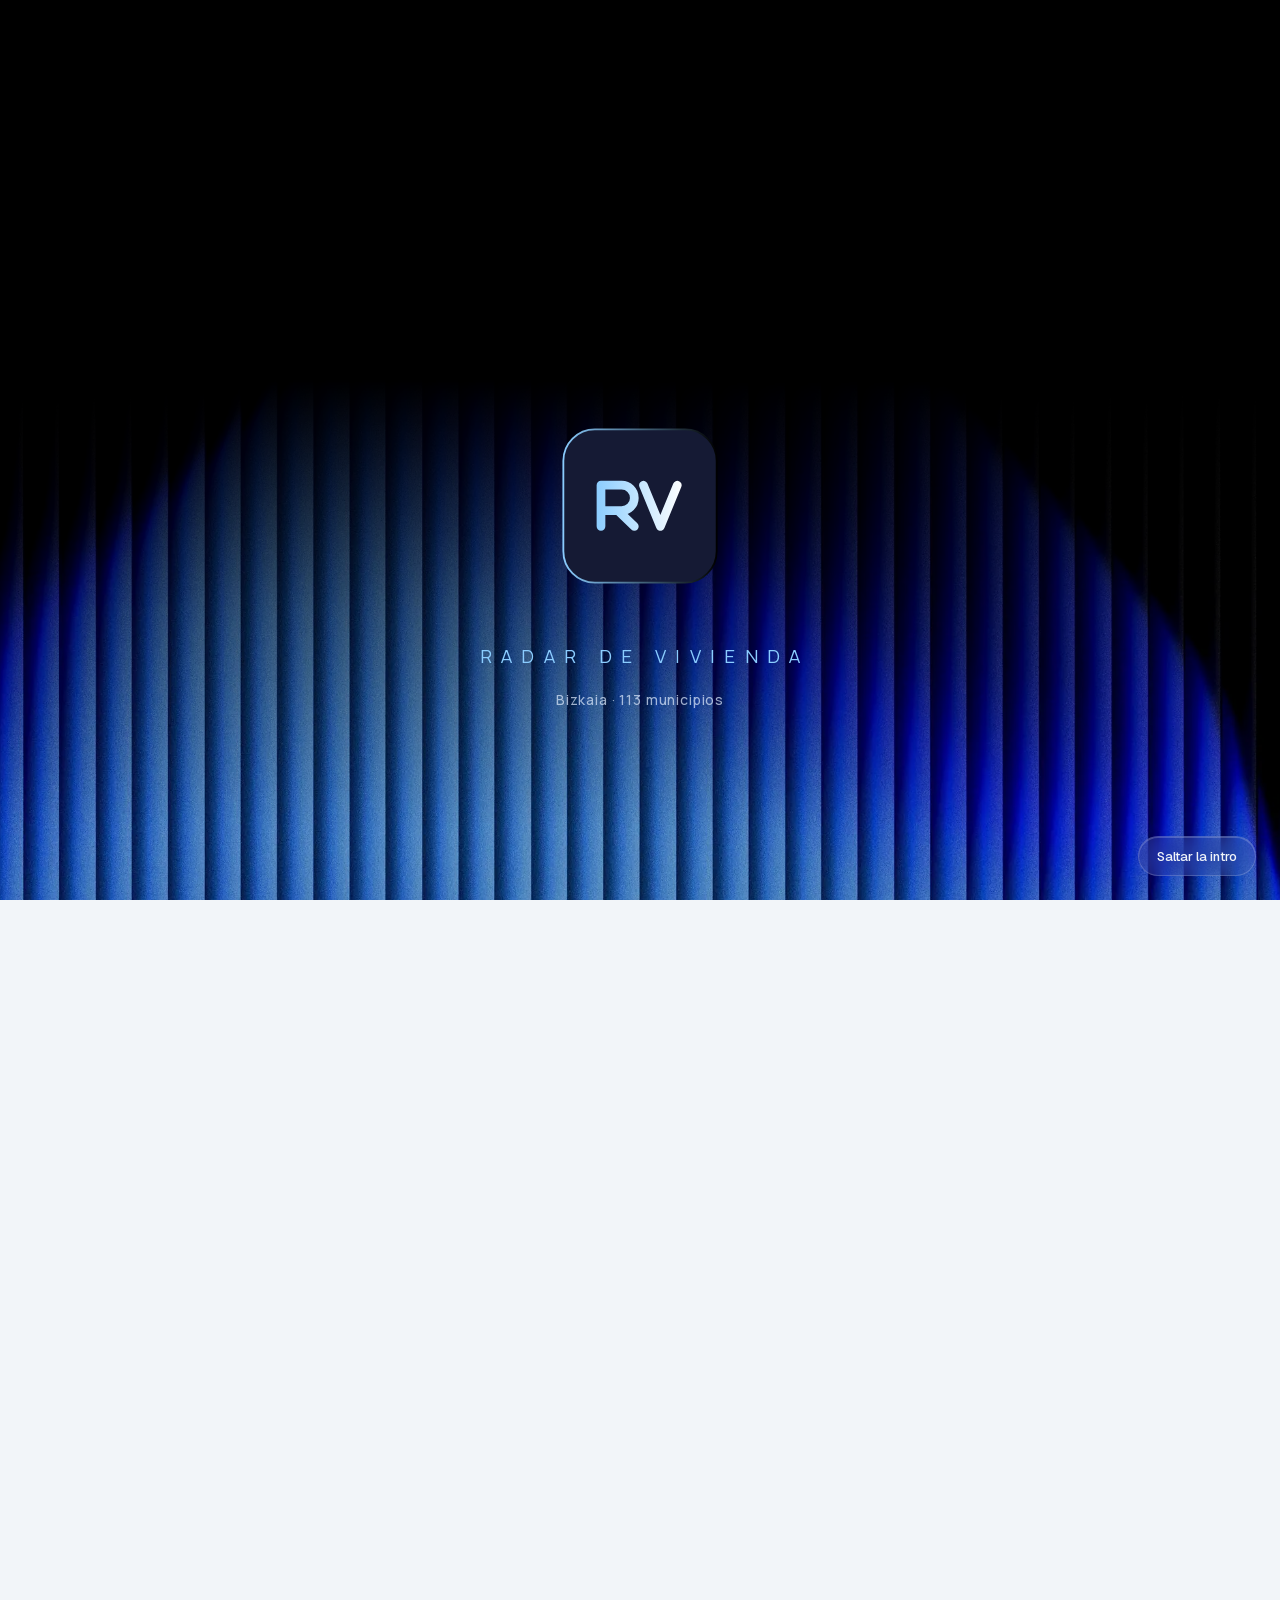
==== commit c4071adb: "Isla de Situación sin repetir la entradilla y fuentes alojadas en el repo - La isla muestra cómo se " ====
--- a/prototipo-radar/index.html
+++ b/prototipo-radar/index.html
@@ -5,9 +5,9 @@
   <meta name="viewport" content="width=device-width, initial-scale=1, viewport-fit=cover">
   <title>Radar de vivienda · Bizkaia (prototipo)</title>
   <meta name="robots" content="noindex">
-  <link rel="preconnect" href="https://fonts.googleapis.com">
-  <link rel="preconnect" href="https://fonts.gstatic.com" crossorigin>
-  <link rel="stylesheet" href="https://fonts.googleapis.com/css2?family=Montserrat:wght@500;600;700&family=Geist:wght@400;500;600&family=Geist+Mono:wght@400;500&family=Manrope:wght@400;500&display=swap">
+  <link rel="preload" href="assets/fonts/geist-latin-edc7ad.woff2" as="font" type="font/woff2" crossorigin>
+  <link rel="preload" href="assets/fonts/montserrat-latin-83a31c.woff2" as="font" type="font/woff2" crossorigin>
+  <link rel="stylesheet" href="css/fonts.css">
   <link rel="stylesheet" href="css/pci.css">
   <link rel="stylesheet" href="css/radar.css">
   <script type="module" src="js/app.js"></script>
--- a/prototipo-radar/css/fonts.css
+++ b/prototipo-radar/css/fonts.css
@@ -0,0 +1,182 @@
+/* Fuentes alojadas en el repo (antes se pedían a Google Fonts). Solo los subconjuntos latin y latin-ext, que cubren español, euskera e inglés.
+   Montserrat, Geist, Geist Mono y Manrope: SIL Open Font License 1.1 (ver assets/fonts/LICENCIAS.md). */
+/* latin-ext */
+@font-face {
+  font-family: 'Geist';
+  font-style: normal;
+  font-weight: 400;
+  font-display: swap;
+  src: url(../assets/fonts/geist-latin-ext-e6da48.woff2) format('woff2');
+  unicode-range: U+0100-02BA, U+02BD-02C5, U+02C7-02CC, U+02CE-02D7, U+02DD-02FF, U+0304, U+0308, U+0329, U+1D00-1DBF, U+1E00-1E9F, U+1EF2-1EFF, U+2020, U+20A0-20AB, U+20AD-20C4, U+2113, U+2C60-2C7F, U+A720-A7FF;
+}
+/* latin */
+@font-face {
+  font-family: 'Geist';
+  font-style: normal;
+  font-weight: 400;
+  font-display: swap;
+  src: url(../assets/fonts/geist-latin-edc7ad.woff2) format('woff2');
+  unicode-range: U+0000-00FF, U+0131, U+0152-0153, U+02BB-02BC, U+02C6, U+02DA, U+02DC, U+0304, U+0308, U+0329, U+2000-206F, U+20AC, U+2122, U+2191, U+2193, U+2212, U+2215, U+FEFF, U+FFFD;
+}
+/* latin-ext */
+@font-face {
+  font-family: 'Geist';
+  font-style: normal;
+  font-weight: 500;
+  font-display: swap;
+  src: url(../assets/fonts/geist-latin-ext-e6da48.woff2) format('woff2');
+  unicode-range: U+0100-02BA, U+02BD-02C5, U+02C7-02CC, U+02CE-02D7, U+02DD-02FF, U+0304, U+0308, U+0329, U+1D00-1DBF, U+1E00-1E9F, U+1EF2-1EFF, U+2020, U+20A0-20AB, U+20AD-20C4, U+2113, U+2C60-2C7F, U+A720-A7FF;
+}
+/* latin */
+@font-face {
+  font-family: 'Geist';
+  font-style: normal;
+  font-weight: 500;
+  font-display: swap;
+  src: url(../assets/fonts/geist-latin-edc7ad.woff2) format('woff2');
+  unicode-range: U+0000-00FF, U+0131, U+0152-0153, U+02BB-02BC, U+02C6, U+02DA, U+02DC, U+0304, U+0308, U+0329, U+2000-206F, U+20AC, U+2122, U+2191, U+2193, U+2212, U+2215, U+FEFF, U+FFFD;
+}
+/* latin-ext */
+@font-face {
+  font-family: 'Geist';
+  font-style: normal;
+  font-weight: 600;
+  font-display: swap;
+  src: url(../assets/fonts/geist-latin-ext-e6da48.woff2) format('woff2');
+  unicode-range: U+0100-02BA, U+02BD-02C5, U+02C7-02CC, U+02CE-02D7, U+02DD-02FF, U+0304, U+0308, U+0329, U+1D00-1DBF, U+1E00-1E9F, U+1EF2-1EFF, U+2020, U+20A0-20AB, U+20AD-20C4, U+2113, U+2C60-2C7F, U+A720-A7FF;
+}
+/* latin */
+@font-face {
+  font-family: 'Geist';
+  font-style: normal;
+  font-weight: 600;
+  font-display: swap;
+  src: url(../assets/fonts/geist-latin-edc7ad.woff2) format('woff2');
+  unicode-range: U+0000-00FF, U+0131, U+0152-0153, U+02BB-02BC, U+02C6, U+02DA, U+02DC, U+0304, U+0308, U+0329, U+2000-206F, U+20AC, U+2122, U+2191, U+2193, U+2212, U+2215, U+FEFF, U+FFFD;
+}
+/* latin-ext */
+@font-face {
+  font-family: 'Geist Mono';
+  font-style: normal;
+  font-weight: 400;
+  font-display: swap;
+  src: url(../assets/fonts/geist-mono-latin-ext-afda9b.woff2) format('woff2');
+  unicode-range: U+0100-02BA, U+02BD-02C5, U+02C7-02CC, U+02CE-02D7, U+02DD-02FF, U+0304, U+0308, U+0329, U+1D00-1DBF, U+1E00-1E9F, U+1EF2-1EFF, U+2020, U+20A0-20AB, U+20AD-20C4, U+2113, U+2C60-2C7F, U+A720-A7FF;
+}
+/* latin */
+@font-face {
+  font-family: 'Geist Mono';
+  font-style: normal;
+  font-weight: 400;
+  font-display: swap;
+  src: url(../assets/fonts/geist-mono-latin-01c0aa.woff2) format('woff2');
+  unicode-range: U+0000-00FF, U+0131, U+0152-0153, U+02BB-02BC, U+02C6, U+02DA, U+02DC, U+0304, U+0308, U+0329, U+2000-206F, U+20AC, U+2122, U+2191, U+2193, U+2212, U+2215, U+FEFF, U+FFFD;
+}
+/* latin-ext */
+@font-face {
+  font-family: 'Geist Mono';
+  font-style: normal;
+  font-weight: 500;
+  font-display: swap;
+  src: url(../assets/fonts/geist-mono-latin-ext-afda9b.woff2) format('woff2');
+  unicode-range: U+0100-02BA, U+02BD-02C5, U+02C7-02CC, U+02CE-02D7, U+02DD-02FF, U+0304, U+0308, U+0329, U+1D00-1DBF, U+1E00-1E9F, U+1EF2-1EFF, U+2020, U+20A0-20AB, U+20AD-20C4, U+2113, U+2C60-2C7F, U+A720-A7FF;
+}
+/* latin */
+@font-face {
+  font-family: 'Geist Mono';
+  font-style: normal;
+  font-weight: 500;
+  font-display: swap;
+  src: url(../assets/fonts/geist-mono-latin-01c0aa.woff2) format('woff2');
+  unicode-range: U+0000-00FF, U+0131, U+0152-0153, U+02BB-02BC, U+02C6, U+02DA, U+02DC, U+0304, U+0308, U+0329, U+2000-206F, U+20AC, U+2122, U+2191, U+2193, U+2212, U+2215, U+FEFF, U+FFFD;
+}
+/* latin-ext */
+@font-face {
+  font-family: 'Manrope';
+  font-style: normal;
+  font-weight: 400;
+  font-display: swap;
+  src: url(../assets/fonts/manrope-latin-ext-a71980.woff2) format('woff2');
+  unicode-range: U+0100-02BA, U+02BD-02C5, U+02C7-02CC, U+02CE-02D7, U+02DD-02FF, U+0304, U+0308, U+0329, U+1D00-1DBF, U+1E00-1E9F, U+1EF2-1EFF, U+2020, U+20A0-20AB, U+20AD-20C4, U+2113, U+2C60-2C7F, U+A720-A7FF;
+}
+/* latin */
+@font-face {
+  font-family: 'Manrope';
+  font-style: normal;
+  font-weight: 400;
+  font-display: swap;
+  src: url(../assets/fonts/manrope-latin-f2edea.woff2) format('woff2');
+  unicode-range: U+0000-00FF, U+0131, U+0152-0153, U+02BB-02BC, U+02C6, U+02DA, U+02DC, U+0304, U+0308, U+0329, U+2000-206F, U+20AC, U+2122, U+2191, U+2193, U+2212, U+2215, U+FEFF, U+FFFD;
+}
+/* latin-ext */
+@font-face {
+  font-family: 'Manrope';
+  font-style: normal;
+  font-weight: 500;
+  font-display: swap;
+  src: url(../assets/fonts/manrope-latin-ext-a71980.woff2) format('woff2');
+  unicode-range: U+0100-02BA, U+02BD-02C5, U+02C7-02CC, U+02CE-02D7, U+02DD-02FF, U+0304, U+0308, U+0329, U+1D00-1DBF, U+1E00-1E9F, U+1EF2-1EFF, U+2020, U+20A0-20AB, U+20AD-20C4, U+2113, U+2C60-2C7F, U+A720-A7FF;
+}
+/* latin */
+@font-face {
+  font-family: 'Manrope';
+  font-style: normal;
+  font-weight: 500;
+  font-display: swap;
+  src: url(../assets/fonts/manrope-latin-f2edea.woff2) format('woff2');
+  unicode-range: U+0000-00FF, U+0131, U+0152-0153, U+02BB-02BC, U+02C6, U+02DA, U+02DC, U+0304, U+0308, U+0329, U+2000-206F, U+20AC, U+2122, U+2191, U+2193, U+2212, U+2215, U+FEFF, U+FFFD;
+}
+/* latin-ext */
+@font-face {
+  font-family: 'Montserrat';
+  font-style: normal;
+  font-weight: 500;
+  font-display: swap;
+  src: url(../assets/fonts/montserrat-latin-ext-a93986.woff2) format('woff2');
+  unicode-range: U+0100-02BA, U+02BD-02C5, U+02C7-02CC, U+02CE-02D7, U+02DD-02FF, U+0304, U+0308, U+0329, U+1D00-1DBF, U+1E00-1E9F, U+1EF2-1EFF, U+2020, U+20A0-20AB, U+20AD-20C4, U+2113, U+2C60-2C7F, U+A720-A7FF;
+}
+/* latin */
+@font-face {
+  font-family: 'Montserrat';
+  font-style: normal;
+  font-weight: 500;
+  font-display: swap;
+  src: url(../assets/fonts/montserrat-latin-83a31c.woff2) format('woff2');
+  unicode-range: U+0000-00FF, U+0131, U+0152-0153, U+02BB-02BC, U+02C6, U+02DA, U+02DC, U+0304, U+0308, U+0329, U+2000-206F, U+20AC, U+2122, U+2191, U+2193, U+2212, U+2215, U+FEFF, U+FFFD;
+}
+/* latin-ext */
+@font-face {
+  font-family: 'Montserrat';
+  font-style: normal;
+  font-weight: 600;
+  font-display: swap;
+  src: url(../assets/fonts/montserrat-latin-ext-a93986.woff2) format('woff2');
+  unicode-range: U+0100-02BA, U+02BD-02C5, U+02C7-02CC, U+02CE-02D7, U+02DD-02FF, U+0304, U+0308, U+0329, U+1D00-1DBF, U+1E00-1E9F, U+1EF2-1EFF, U+2020, U+20A0-20AB, U+20AD-20C4, U+2113, U+2C60-2C7F, U+A720-A7FF;
+}
+/* latin */
+@font-face {
+  font-family: 'Montserrat';
+  font-style: normal;
+  font-weight: 600;
+  font-display: swap;
+  src: url(../assets/fonts/montserrat-latin-83a31c.woff2) format('woff2');
+  unicode-range: U+0000-00FF, U+0131, U+0152-0153, U+02BB-02BC, U+02C6, U+02DA, U+02DC, U+0304, U+0308, U+0329, U+2000-206F, U+20AC, U+2122, U+2191, U+2193, U+2212, U+2215, U+FEFF, U+FFFD;
+}
+/* latin-ext */
+@font-face {
+  font-family: 'Montserrat';
+  font-style: normal;
+  font-weight: 700;
+  font-display: swap;
+  src: url(../assets/fonts/montserrat-latin-ext-a93986.woff2) format('woff2');
+  unicode-range: U+0100-02BA, U+02BD-02C5, U+02C7-02CC, U+02CE-02D7, U+02DD-02FF, U+0304, U+0308, U+0329, U+1D00-1DBF, U+1E00-1E9F, U+1EF2-1EFF, U+2020, U+20A0-20AB, U+20AD-20C4, U+2113, U+2C60-2C7F, U+A720-A7FF;
+}
+/* latin */
+@font-face {
+  font-family: 'Montserrat';
+  font-style: normal;
+  font-weight: 700;
+  font-display: swap;
+  src: url(../assets/fonts/montserrat-latin-83a31c.woff2) format('woff2');
+  unicode-range: U+0000-00FF, U+0131, U+0152-0153, U+02BB-02BC, U+02C6, U+02DA, U+02DC, U+0304, U+0308, U+0329, U+2000-206F, U+20AC, U+2122, U+2191, U+2193, U+2212, U+2215, U+FEFF, U+FFFD;
+}
